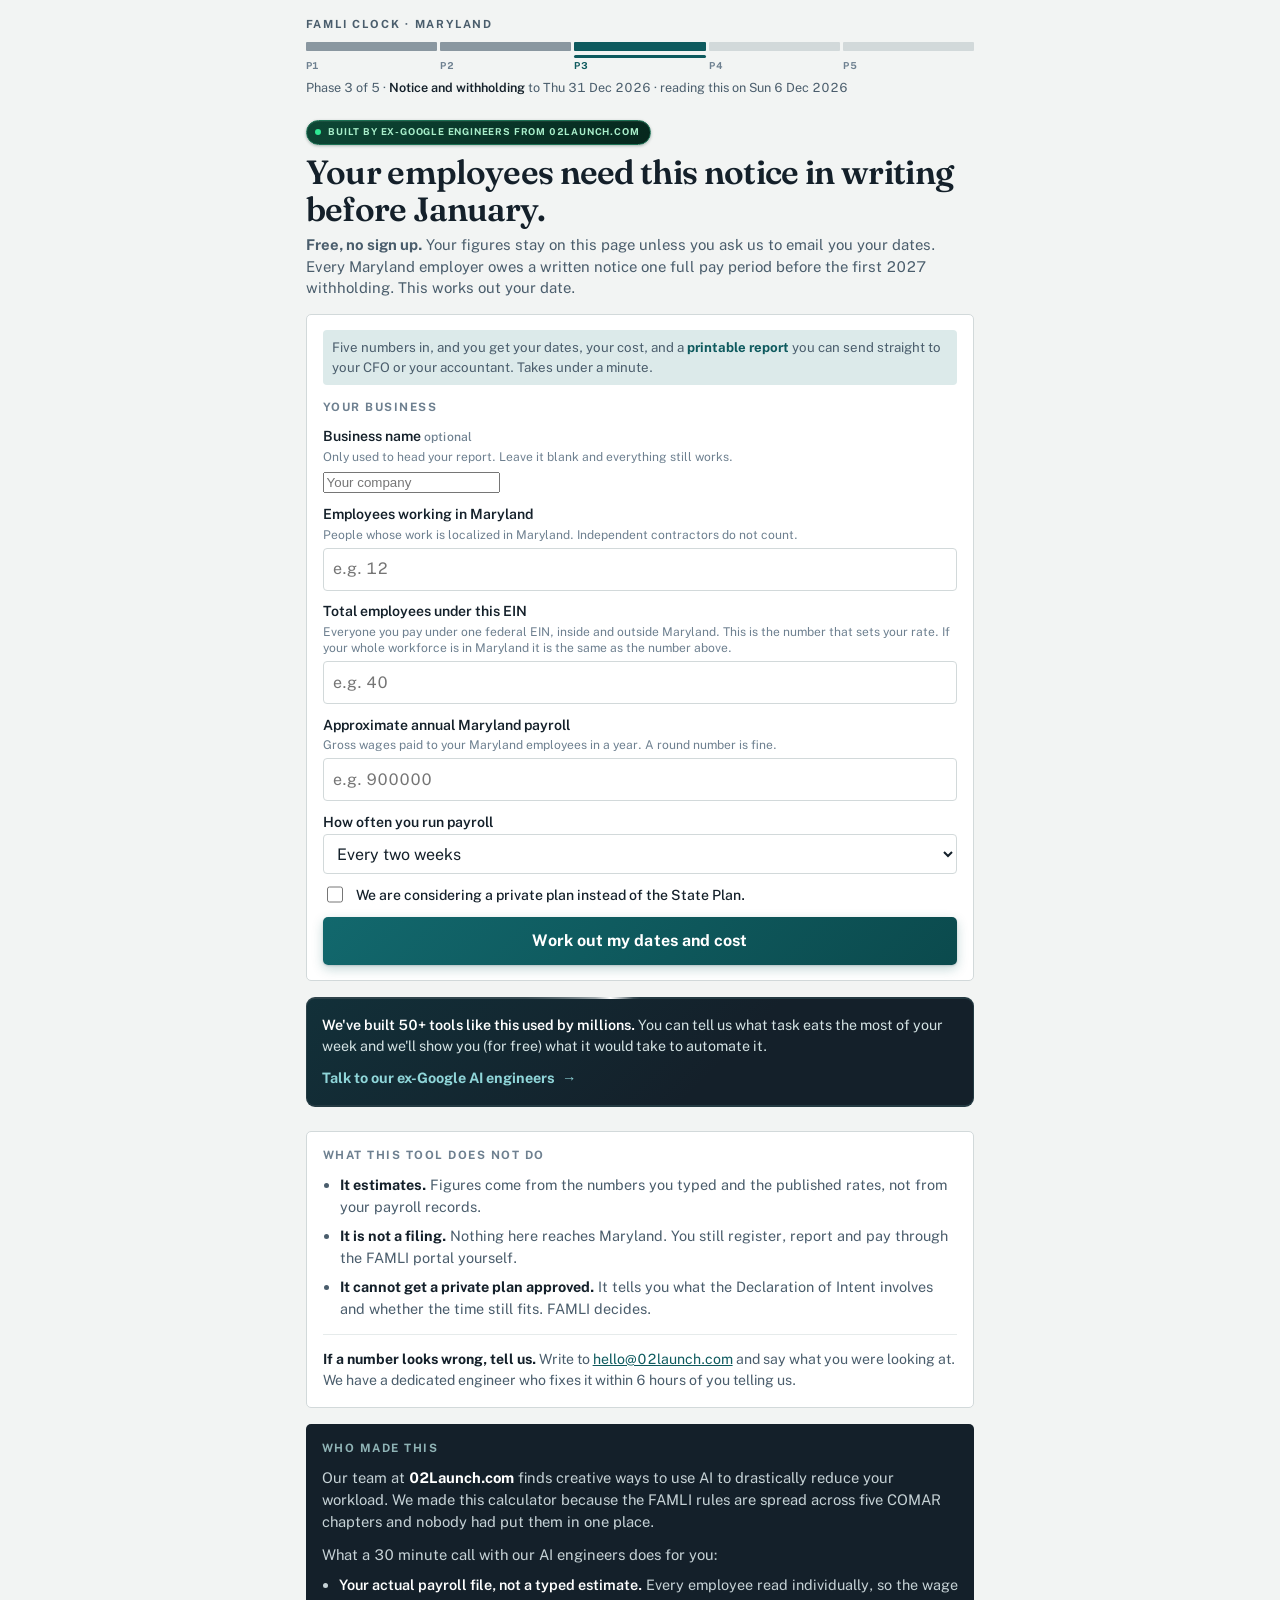
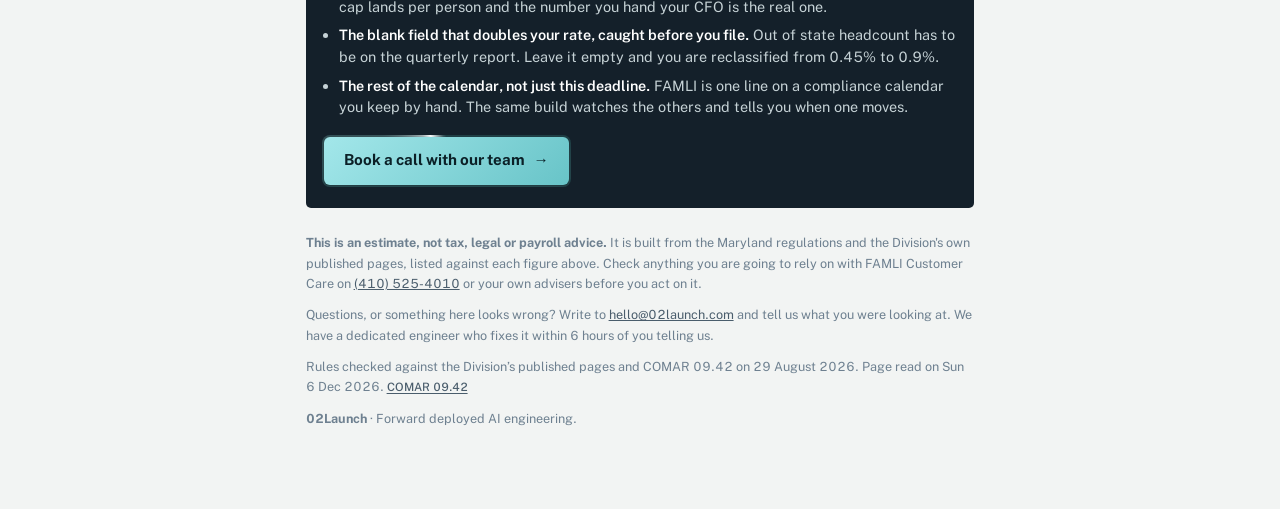
==== index.html @ a9436379 "Print: move the late payment line and the DOI decision sentences onto date list rows Measured in Chr" ====
<!DOCTYPE html>
<html lang="en">
<head>
<meta charset="utf-8">
<meta name="viewport" content="width=device-width, initial-scale=1">
<title>Maryland FAMLI Clock: what you owe, and by when</title>
<meta name="description" content="A free calculator for Maryland employers. Your FAMLI contribution, your written notice date, and your private plan deadline, worked out from five questions.">
<meta name="robots" content="index,follow">
<link rel="canonical" href="https://www.famliclock.com/">
<meta name="author" content="02Launch">
<!-- Microsoft Clarity. Analytics only. Skipped on file:// so the page still works
     opened from disk with no external calls, per the self-contained rule. Masking
     mode is set to Balanced in the Clarity dashboard, which masks all input boxes,
     all dropdowns and all numbers. The business name is the one value Balanced
     would capture, so it carries data-clarity-mask where it renders. -->
<script>
(function(){
  if (location.protocol === 'file:') { return; }
  (function(c,l,a,r,i,t,y){
    c[a]=c[a]||function(){(c[a].q=c[a].q||[]).push(arguments)};
    t=l.createElement(r);t.async=1;t.src="https://www.clarity.ms/tag/"+i;
    y=l.getElementsByTagName(r)[0];y.parentNode.insertBefore(t,y);
  })(window, document, "clarity", "script", "yatz1z728u");
})();
</script>
<meta name="keywords" content="Maryland FAMLI, Maryland paid family leave, FAMLI calculator, FAMLI contribution rate, Declaration of Intent, Maryland private plan, FAMLI employer registration, Maryland paid leave 2027, FAMLI employee notice, COMAR 09.42">
<meta property="og:type" content="website">
<meta property="og:site_name" content="FAMLI Clock">
<meta property="og:url" content="https://www.famliclock.com/">
<meta property="og:title" content="Maryland FAMLI Clock: what you owe, and by when">
<meta property="og:description" content="Free calculator for Maryland employers. Your FAMLI contribution, your employee notice date, and the 15 November private plan deadline, from five questions. No sign up.">
<meta property="og:locale" content="en_US">
<meta name="twitter:card" content="summary">
<meta name="twitter:title" content="Maryland FAMLI Clock: what you owe, and by when">
<meta name="twitter:description" content="Free calculator for Maryland employers. Your contribution, your notice date, and the 15 November private plan deadline. No sign up.">
<meta name="theme-color" content="#0E5A5E">
<script type="application/ld+json">
{"@context":"https://schema.org","@graph":[
{"@type":"WebApplication","name":"Maryland FAMLI Clock","url":"https://www.famliclock.com/",
 "applicationCategory":"BusinessApplication","operatingSystem":"Any","inLanguage":"en-US",
 "offers":{"@type":"Offer","price":"0","priceCurrency":"USD"},
 "description":"Free calculator for Maryland employers. Works out your 2027 FAMLI contribution, your employee notice date, and whether you can still file a Declaration of Intent for a private plan before 13 November 2026.",
 "creator":{"@type":"Organization","name":"02Launch","url":"https://02launch.com"}},
{"@type":"FAQPage","mainEntity":[
 {"@type":"Question","name":"What is the Maryland FAMLI contribution rate for 2027?",
  "acceptedAnswer":{"@type":"Answer","text":"0.90 percent of covered wages, split evenly between employer and employee at 0.45 percent each. Employers with fewer than 15 employees pay no employer share but still withhold and remit the employee share."}},
 {"@type":"Question","name":"When is the Maryland FAMLI Declaration of Intent due?",
  "acceptedAnswer":{"@type":"Answer","text":"Sunday 15 November 2026 for a private plan covering 2027. Friday 13 November is the last business day before it, which is the practical deadline because FAMLI customer care is closed at the weekend. The Declaration is a five stage process, not a form, and the insurance agent consultation alone typically takes about 15 business days to arrange."}},
 {"@type":"Question","name":"Do Maryland employers have to give employees written notice?",
  "acceptedAnswer":{"@type":"Answer","text":"Yes. Written notice must reach employees at least one full pay period before the first withholding, which for most employers means December 2026 ahead of contributions starting 1 January 2027."}},
 {"@type":"Question","name":"How is employer size determined for Maryland FAMLI?",
  "acceptedAnswer":{"@type":"Answer","text":"By total headcount under the same federal EIN, counting employees inside and outside Maryland. Contractors are excluded. Size is recalculated quarterly during 2027 and moves to a four quarter average from 2028."}}
]}]}
</script>
<link rel="preconnect" href="https://fonts.googleapis.com">
<link rel="preconnect" href="https://fonts.gstatic.com" crossorigin>
<link href="https://fonts.googleapis.com/css2?family=Fraunces:opsz,wght@9..144,400;9..144,600&family=Public+Sans:wght@400;500;600;700&display=swap" rel="stylesheet">
<style>
:root{
  --ink:#14202A; --ink2:#4A5D6C; --ink3:#6E8090;
  --paper:#F2F4F3; --card:#FFFFFF; --rule:#D2D9DA; --rule2:#E6EBEB;
  --accent:#0E5A5E; --accent-soft:#DCEAEA;
  /* Forest green, reserved for the on-pace states. Tied to the cover band #0D4735
     so the report reads as one document. */
  --ok:#14563B; --ok-soft:#E7F1EA;
  --warn:#C2410C; --warn-soft:#FBEADF;
  --due:#8C2F1B; --due-soft:#F6E7E2;
  --flag:#6E5200; --flag-soft:#F7F0DA;
  --pass:#8A97A0;
  --display:'Fraunces',Georgia,'Times New Roman',serif;
  --body:'Public Sans',-apple-system,BlinkMacSystemFont,'Segoe UI',Roboto,sans-serif;
  --sp:1rem;
}
*{box-sizing:border-box}
html{-webkit-text-size-adjust:100%}
body{
  margin:0; background:var(--paper); color:var(--ink);
  font-family:var(--body); font-size:16px; line-height:1.5;
  font-variant-numeric:tabular-nums; -webkit-font-smoothing:antialiased;
}
.wrap{max-width:44rem;margin:0 auto;padding:0 1.1rem 5rem}
a{color:var(--accent)}
a:focus-visible,button:focus-visible,input:focus-visible,select:focus-visible,summary:focus-visible{
  outline:2.5px solid var(--accent); outline-offset:2px; border-radius:2px;
}
h1,h2,h3{margin:0;font-weight:600;letter-spacing:-0.01em}
p{margin:0 0 .7rem}

/* ---------- masthead + phase rail (the signature element) ---------- */
.mast{padding:1rem 0 .4rem}
.mark{
  font-family:var(--body); font-weight:700; font-size:.7rem; letter-spacing:.16em;
  text-transform:uppercase; color:var(--ink2);
}
.rail{display:flex;gap:3px;margin:.6rem 0 .45rem}
.seg{
  flex:1; height:9px; border-radius:1px; background:var(--rule);
  position:relative; transition:background .5s ease;
}
.seg.done{background:var(--pass)}
.seg.now{background:var(--accent)}
.seg.now::after{
  content:''; position:absolute; left:0; right:0; bottom:-7px; height:3px;
  background:var(--accent); border-radius:2px;
}
.railkeys{display:flex;gap:3px;margin-bottom:.4rem}
.railkey{
  flex:1; font-size:.6rem; font-weight:700; letter-spacing:.09em; color:var(--ink3);
  text-transform:uppercase;
}
.railkey.now{color:var(--accent)}
.phaseline{font-size:.79rem;color:var(--ink2);margin-bottom:.85rem}
.phaseline b{color:var(--ink);font-weight:600}

/* ---------- eyebrow badge ---------- */
.eyebadge{
  position:relative; overflow:hidden;
  display:inline-flex; align-items:center; gap:.44rem;
  font-size:.595rem; font-weight:700; letter-spacing:.085em; text-transform:uppercase;
  color:#A9EFCB; background:linear-gradient(135deg,#0D4735 0%,#06271D 100%);
  border:1px solid #1C7053; padding:.28rem .66rem .28rem .54rem;
  border-radius:999px; margin-bottom:.55rem;
  box-shadow:0 1px 3px rgba(6,39,29,.3), inset 0 1px 0 rgba(255,255,255,.06);
}
.eyebadge::after{
  content:''; position:absolute; top:0; left:-45%; width:45%; height:100%;
  background:linear-gradient(90deg,transparent,rgba(174,239,205,.18),transparent);
  animation:badgesheen 5s ease-in-out infinite; pointer-events:none;
}
@keyframes badgesheen{0%{left:-45%}55%{left:112%}100%{left:112%}}
.eyebadge .gdot{
  width:6px; height:6px; border-radius:50%; background:#2FE894; flex:none;
  animation:gpulse 2.2s ease-in-out infinite;
}
@keyframes gpulse{
  0%,100%{box-shadow:0 0 0 0 rgba(47,232,148,.6);opacity:.82}
  50%{box-shadow:0 0 0 5px rgba(47,232,148,0);opacity:1}
}

h1{
  font-family:var(--display); font-size:clamp(1.7rem,5.4vw,2.1rem); line-height:1.1;
  font-weight:600; letter-spacing:-0.02em; margin-bottom:.42rem;
}
.sub{color:var(--ink2);font-size:.93rem;line-height:1.45;margin-bottom:.95rem}

/* ---------- cards ---------- */
.card{
  background:var(--card); border:1px solid var(--rule); border-radius:5px;
  padding:.95rem 1rem; margin-bottom:1rem;
}
.card h2{
  font-size:.72rem; text-transform:uppercase; letter-spacing:.13em;
  color:var(--ink3); font-weight:700; margin-bottom:.6rem;
}

/* ---------- form ---------- */
.formnote{
  font-size:.83rem;color:var(--ink2);line-height:1.45;margin:0 0 .9rem;
  padding:.5rem .6rem;background:var(--accent-soft);border-radius:4px;
}
.formnote b{color:var(--accent)}
.opt2{font-weight:500;font-size:.76rem;color:var(--ink3);letter-spacing:.02em;text-transform:none}
.field{margin-bottom:.68rem}
.field:last-child{margin-bottom:0}
label{display:block;font-weight:600;font-size:.88rem;margin-bottom:.1rem}
.hint{font-size:.755rem;color:var(--ink3);margin-bottom:.28rem;line-height:1.35}
input[type=number],input[type=date],select{
  width:100%; padding:.52rem .6rem; font:inherit; font-size:1rem;
  border:1px solid var(--rule); border-radius:4px; background:#fff; color:var(--ink);
}
.checkrow{display:flex;gap:.6rem;align-items:flex-start}
.checkrow input{margin-top:.08rem;width:1.05rem;height:1.05rem;flex:none;accent-color:var(--accent)}
.checkrow label{font-weight:500;margin:0;line-height:1.45;font-size:.88rem}
button.go{
  width:100%; padding:.76rem 1rem; font:inherit; font-weight:700; font-size:1rem;
  letter-spacing:.005em; color:#fff; border:0; border-radius:5px; cursor:pointer;
  background:linear-gradient(135deg,#12686D 0%,#0B4A4D 100%);
  box-shadow:0 1px 2px rgba(20,32,42,.16), 0 4px 12px rgba(14,90,94,.24);
  transition:transform .14s ease, box-shadow .2s ease, filter .2s ease;
}
button.go:hover{
  filter:brightness(1.08); transform:translateY(-1px);
  box-shadow:0 2px 4px rgba(20,32,42,.18), 0 7px 20px rgba(14,90,94,.32);
}
button.go:active{transform:translateY(0);box-shadow:0 1px 2px rgba(20,32,42,.2)}
.err{color:var(--due);font-size:.85rem;font-weight:600;margin-top:.6rem}

/* ---------- lead answer ---------- */
.lead{
  background:var(--card); border:1px solid var(--ink); border-radius:5px;
  padding:1.3rem 1.1rem; margin-bottom:1.1rem; border-top:4px solid var(--due);
}
.eyebrow{
  font-size:.68rem;font-weight:700;letter-spacing:.14em;text-transform:uppercase;
  color:var(--due);margin-bottom:.5rem;
}
.lead .task{font-family:var(--display);font-size:clamp(1.3rem,5vw,1.7rem);line-height:1.2;font-weight:600;margin-bottom:.45rem}
.lead .when{font-size:1.02rem;font-weight:700;margin-bottom:.1rem}
.lead .when .days{font-weight:500;color:var(--ink2)}
.lead .why{font-size:.9rem;color:var(--ink2);margin-top:.7rem;padding-top:.7rem;border-top:1px solid var(--rule2)}

/* ---------- data rows ---------- */
.row{display:flex;justify-content:space-between;gap:1rem;padding:.5rem 0;border-bottom:1px solid var(--rule2);font-size:.94rem}
.row:last-child{border-bottom:0}
.row .k{color:var(--ink2)}
.row .v{font-weight:700;text-align:right;white-space:nowrap}
.row.big .v{font-size:1.1rem}
.split{display:grid;grid-template-columns:1fr 1fr;gap:.7rem;margin:.2rem 0 .1rem}
.opt{border:1px solid var(--rule);border-radius:4px;padding:.7rem}
.opt .t{font-size:.68rem;text-transform:uppercase;letter-spacing:.1em;font-weight:700;color:var(--ink3);margin-bottom:.3rem}
.opt .n{font-size:1.22rem;font-weight:700;line-height:1.15}
.opt .d{font-size:.79rem;color:var(--ink2);margin-top:.3rem}
.delta{margin-top:.7rem;font-size:.89rem;color:var(--ink2)}
.delta b{color:var(--ink)}

/* ---------- date list ---------- */
.dates{margin:0;padding:0;list-style:none}
.dates li{display:flex;gap:.8rem;padding:.6rem 0;border-bottom:1px solid var(--rule2);align-items:baseline}
.dates li:last-child{border-bottom:0}
.dates .dt{flex:none;width:6.9rem;font-weight:700;font-size:.85rem}
.dates .lb{flex:1;font-size:.92rem}
.dates .nt{display:block;font-size:.78rem;color:var(--ink3);margin-top:.15rem;line-height:1.4}
.dates .rm{flex:none;font-size:.75rem;font-weight:700;color:var(--ink3);white-space:nowrap}
.dates li.next .dt{color:var(--due)}
.dates li.next .rm{color:var(--due)}
.dates li.gone{color:var(--pass)}
.dates li.gone .dt,.dates li.gone .lb{color:var(--pass);text-decoration:line-through;text-decoration-thickness:1px}
.dates li.gone .nt{text-decoration:none}

/* ---------- flags, notes, disclosures ---------- */
.flag{
  background:var(--flag-soft); border-left:3px solid var(--flag); border-radius:0 4px 4px 0;
  padding:.7rem .8rem; margin:.8rem 0 0; font-size:.89rem;
}
.flag b{display:block;margin-bottom:.2rem}
.warn{background:var(--due-soft);border-left-color:var(--due)}
.warn b{color:var(--due)}
.note{font-size:.84rem;color:var(--ink2);margin-top:.7rem}
details.disc{margin-top:.75rem;border-top:1px solid var(--rule2);padding-top:.55rem}
details.disc summary{
  cursor:pointer;font-size:.78rem;font-weight:700;color:var(--ink3);
  letter-spacing:.02em;list-style:none;display:flex;gap:.4rem;align-items:center;
}
details.disc summary::-webkit-details-marker{display:none}
details.disc summary::before{content:'+';font-weight:700;color:var(--accent);width:.8rem}
details.disc[open] summary::before{content:'\2212'}
details.disc p{font-size:.83rem;color:var(--ink2);margin:.5rem 0 0;line-height:1.5}
.src{font-size:.72rem;font-weight:500}
.src a{color:var(--ink3);text-decoration:underline;text-underline-offset:2px}
.src a:hover{color:var(--accent)}

/* ---------- DOI ---------- */
.state{
  display:inline-block;font-size:.68rem;font-weight:700;letter-spacing:.1em;text-transform:uppercase;
  padding:.25rem .5rem;border-radius:3px;margin-bottom:.7rem;
}
/* Four severity tiers, not three. "Only if everything goes right" is materially
   worse than "Tight" (it needs the fast path on every remaining stage) and was
   sharing a colour with it. Green, yellow, orange, red, in that order. */
.s-comfortable,.s-on_track{background:var(--ok-soft);color:var(--ok)}
.s-tight{background:var(--flag-soft);color:var(--flag)}
.s-only_if_everything_goes_right{background:var(--warn-soft);color:var(--warn)}
.s-does_not_fit,.s-closed{background:var(--due-soft);color:var(--due)}
table.pace{width:100%;border-collapse:collapse;font-size:.86rem;margin-top:.6rem}
table.pace th,table.pace td{text-align:right;padding:.42rem .3rem;border-bottom:1px solid var(--rule2)}
table.pace th:first-child,table.pace td:first-child{text-align:left}
table.pace th{font-size:.68rem;text-transform:uppercase;letter-spacing:.08em;color:var(--ink3);font-weight:700}
ol.stages{margin:.6rem 0 0;padding-left:1.2rem;font-size:.89rem}
ol.stages li{margin-bottom:.35rem}
ol.stages .bd{color:var(--ink3);font-size:.8rem;white-space:nowrap}

/* ---------- refinements ---------- */
.refine{border:1px dashed var(--rule);background:#FAFCFC}
.refine h2{color:var(--accent)}
.moved{background:var(--accent-soft);border-radius:4px;padding:.6rem .7rem;font-size:.88rem;margin-top:.8rem}
.moved b{color:var(--accent)}

/* ---------- email capture ---------- */
.cap{
  border:1px solid #16B87A; background:#F4FCF8; position:relative;
  animation:capglow 3s ease-in-out infinite;
}
@keyframes capglow{
  0%,100%{box-shadow:0 0 0 0 rgba(22,184,122,0), 0 0 12px rgba(22,184,122,.16)}
  50%{box-shadow:0 0 0 3px rgba(22,184,122,.09), 0 0 26px rgba(22,184,122,.36)}
}
.cap h2{color:#07794E; text-shadow:0 0 12px rgba(22,184,122,.28)}

.cap .lead2{font-size:.92rem;color:var(--ink);margin:0 0 .2rem;font-weight:600}
.cap .why{font-size:.83rem;color:var(--ink2);margin:0 0 .8rem;line-height:1.5}
.cap .caprow{display:flex;gap:.5rem;flex-wrap:wrap;align-items:stretch;margin-top:.55rem}
.cap input[type=email]{
  flex:1 1 15rem; min-width:0; padding:.55rem .6rem; font:inherit; font-size:.95rem;
  border:1px solid var(--rule); border-radius:4px; background:#fff; color:var(--ink);
}
.cap button{
  flex:0 0 auto; font:inherit; font-weight:700; font-size:.92rem; padding:.55rem 1.05rem;
  color:#fff; border:0; border-radius:4px; cursor:pointer;
  background:linear-gradient(135deg,#12686D 0%,#0B4A4D 100%);
  transition:filter .18s ease, transform .14s ease;
}
.cap button:hover{filter:brightness(1.08);transform:translateY(-1px)}
.cap button:active{transform:translateY(1px) scale(.985);filter:brightness(.92)}
.cap button:disabled{filter:grayscale(.35) brightness(.95);cursor:default;transform:none}
.cap button.sending{animation:pressed .32s ease}
@keyframes pressed{0%{transform:scale(.96)}55%{transform:scale(1.015)}100%{transform:scale(1)}}
.spin{
  width:13px;height:13px;border-radius:50%;display:inline-block;vertical-align:-2px;
  border:2px solid rgba(255,255,255,.32);border-top-color:#fff;
  animation:spin .7s linear infinite;margin-right:.45rem;
}
@keyframes spin{to{transform:rotate(360deg)}}
.cap .consent{display:flex;gap:.55rem;align-items:flex-start;margin-top:.7rem}
.cap .consent input{margin-top:.08rem;width:1.05rem;height:1.05rem;flex:none;accent-color:var(--accent)}
.cap .consent label{font-weight:500;font-size:.83rem;line-height:1.45;color:var(--ink2);margin:0}
.cap .capmsg{margin:.7rem 0 0;font-size:.87rem;font-weight:600}
.cap .capmsg.ok{color:var(--accent)}
.cap .capmsg.bad{color:var(--due)}
.cap .fine2{font-size:.76rem;color:var(--ink3);margin:.65rem 0 0;line-height:1.45}
.hp{position:absolute!important;left:-9999px!important;opacity:0!important;height:0!important}

/* ---------- cta + footer ---------- */
/* ---------- pitch panel, travelling border beam ---------- */
.pitch{
  position:relative; overflow:hidden; border-radius:9px;
  padding:1.5px; margin:0 0 1.5rem; background:#243A42; isolation:isolate;
}
.pitch::before{
  content:''; position:absolute; z-index:0;
  top:50%; left:50%; width:210%; aspect-ratio:1/1;
  transform:translate(-50%,-50%) rotate(0deg);
  background:conic-gradient(from 0deg,
    transparent 0 74%,
    rgba(255,255,255,.10) 82%,
    rgba(255,255,255,.55) 89%,
    #ffffff 92%,
    rgba(255,255,255,.55) 95%,
    rgba(255,255,255,.10) 98%,
    transparent 100%);
  animation:beam 5.5s linear infinite; pointer-events:none;
}
@keyframes beam{to{transform:translate(-50%,-50%) rotate(360deg)}}
.pinner{
  position:relative; z-index:1; border-radius:7.5px;
  background:linear-gradient(135deg,#123039 0%,#14202A 62%);
  padding:.95rem .95rem;
}
.pitch p{margin:0 0 .6rem; font-size:.89rem; line-height:1.5; color:#D3E2E3}
.pitch p b{color:#fff;font-weight:600}
.pitch a{
  display:inline-flex; align-items:center; gap:.42rem;
  color:#8FD5D8; font-weight:700; font-size:.9rem; text-decoration:none;
}
.pitch a:hover{color:#B6EBED}
.pitch .arr{transition:transform .22s ease}
.pitch a:hover .arr{transform:translateX(4px)}

.cta{background:var(--ink);color:#fff;border:0}
.cta h2{color:#8FB3B5}
.cta p{color:#C6D2D6;font-size:.92rem}
.cta a{color:#8FD5D8}
.cta ul{margin:.15rem 0 1.05rem;padding-left:1.1rem}
.cta li{color:#C6D2D6;font-size:.9rem;margin-bottom:.45rem;line-height:1.5}
.cta li:last-child{margin-bottom:0}
.cta li b{color:#fff;font-weight:600}
.cta .fine{font-size:.8rem;color:#8FB3B5;line-height:1.55}
.bookwrap{
  position:relative; display:inline-block; padding:2px; border-radius:8px;
  background:#1D3B41; overflow:hidden; isolation:isolate;
}
.bookwrap::before{
  content:''; position:absolute; z-index:0;
  top:50%; left:50%; width:300%; aspect-ratio:1/1;
  transform:translate(-50%,-50%);
  background:conic-gradient(from 0deg,
    transparent 0 70%,
    rgba(255,255,255,.12) 81%,
    rgba(255,255,255,.6) 88%,
    #ffffff 91%,
    rgba(255,255,255,.6) 94%,
    rgba(255,255,255,.12) 98%,
    transparent 100%);
  animation:beam 4.4s linear infinite; pointer-events:none;
}
.cta a.book{
  position:relative; z-index:1;
  display:inline-flex; align-items:center; gap:.5rem;
  background:linear-gradient(135deg,#A3E7EA 0%,#68C4C8 100%); color:#0B2027;
  font-weight:700; font-size:.95rem; padding:.78rem 1.3rem; border-radius:6px;
  text-decoration:none;
  box-shadow:0 1px 2px rgba(0,0,0,.24), 0 6px 18px rgba(143,213,216,.16);
  transition:transform .15s ease, box-shadow .2s ease, filter .2s ease;
}
.cta a.book:hover{
  filter:brightness(1.05); transform:translateY(-1px); color:#0B2027;
  box-shadow:0 2px 5px rgba(0,0,0,.26), 0 10px 26px rgba(143,213,216,.26);
}
.cta a.book:active{transform:translateY(0)}
.cta a.book .arr{transition:transform .22s ease}
.cta a.book:hover .arr{transform:translateX(4px)}
.foot{font-size:.79rem;color:var(--ink3);line-height:1.6;padding-top:.6rem}
.foot a{color:var(--ink2)}
.tools{margin-top:1.35rem;margin-bottom:1.9rem;padding-top:1.05rem;border-top:1px solid var(--rule2);text-align:center}
.tcap{
  font-size:.68rem;font-weight:800;letter-spacing:.15em;text-transform:uppercase;
  color:var(--ink3);margin-bottom:.75rem;
}
.trow{display:flex;gap:.7rem;flex-wrap:wrap;justify-content:center}
.tools button{
  font:inherit;font-size:.885rem;font-weight:700;padding:.68rem 1.15rem;background:#fff;
  border:1.5px solid var(--ink);border-radius:6px;color:var(--ink);cursor:pointer;
  display:inline-flex;align-items:center;gap:.5rem;
  box-shadow:0 1px 2px rgba(20,32,42,.09);
  transition:transform .14s ease, box-shadow .2s ease, border-color .2s ease, color .2s ease;
}
.tools button:hover{
  border-color:var(--accent);color:var(--accent);transform:translateY(-1px);
  box-shadow:0 3px 11px rgba(20,32,42,.15);
}
.tools button:active{transform:translateY(0)}
.tools button svg{width:15px;height:15px;flex:none}
.limits ul{margin:0;padding-left:1.1rem}
.limits li{font-size:.9rem;color:var(--ink2);margin-bottom:.5rem;line-height:1.5}
.limits li:last-child{margin-bottom:0}
.limits li b{color:var(--ink)}
.limits .fixnote{
  margin:.9rem 0 0; padding-top:.85rem; border-top:1px solid var(--rule2);
  font-size:.88rem; color:var(--ink2); line-height:1.55;
}
.limits .fixnote b{color:var(--ink)}
.hidden{display:none !important}

@media (max-width:400px){
  .split{grid-template-columns:1fr}
  .dates .dt{width:5.8rem;font-size:.8rem}
  .railkey{font-size:.55rem;letter-spacing:.05em}
}
@media (prefers-reduced-motion:reduce){*{transition:none !important;animation:none !important}}
/* screen: the report furniture is hidden */
.printhead,.printfoot,.printtitle,.cover,.closing{display:none}

@media print{
  /* Bottom margin reserves room for the running footer, which is position:fixed
     and repeats on every sheet. 18mm was chosen by measurement, not taste: swept
     against nine input scenarios, it gives 11.1mm of clearance between the last
     line of content and the footer rule, against 4.2mm at 25mm, and costs two
     fewer sheets across the sweep. Tightening the margin widened the gap because
     break-inside:avoid moves whole cards rather than letting them run to the edge. */
  @page{ margin:16mm 15mm 18mm; }

  /* Chrome ships "Background graphics" unticked. Without this the emerald band,
     the orange seam and the zebra striping all vanish. */
  *{ -webkit-print-color-adjust:exact !important; print-color-adjust:exact !important; }

  html,body{background:#fff !important;color:#12181D;font-size:10.5pt;line-height:1.42}
  .wrap{max-width:none;padding:0;margin:0}
  a{text-decoration:none;color:#12181D}

  /* strip every piece of web furniture */
  /* .foot is the site footer. It used to print, and because it sits after the
     last card it always landed alone on its own sheet carrying nothing but the
     basis note. Measured: page 5 ended at 227mm with 35mm free, the block needed
     43mm, so it could never pull back. Its content now lives in the closing
     notice instead, which removes the ghost sheet and the duplication. */
  .noprint,form,.formnote,.tools,.cta,.pitch,.cap,.mast,.eyebadge,.sub,h1,.refine,.limits,.foot{
    display:none !important;
  }

  /* No fixed running furniture. Fixed positioning in print overlaps flowed content,
     so branding lives on the cover and closing pages instead. */
  /* Running footer only. A running header was tried and abandoned: in Chrome a
     fixed element positions against the page CONTENT box, never the margin, so a
     header lands exactly where the first line of content starts and overlaps it.
     Negative offsets, transforms and table-header-group were all measured and all
     failed. A footer works because content rarely reaches the bottom of the box,
     and the deeper bottom margin above guarantees the gap. run-dom asserts it. */
  .printhead{display:none !important}
  .printfoot{
    display:block !important; position:fixed; bottom:0; left:0; right:0;
    font-size:7.2pt; color:#84939C;
    border-top:.6pt solid #D8DEE1; padding-top:2.2mm;
  }
  .printfoot b{color:#5A6A74; font-weight:700}

  /* The cover and closing pages carried their own footers. With one on every
     sheet those would stack, so they come off. The prepared date survives in the
     report head on sheet 2. */
  .cv-foot,.cl-foot{display:none !important}

  /* ===== cover page, concept C ===== */
  /* Flow based. Nothing is pinned to a fixed mm offset, so a long business name
     pushes the block below it instead of colliding with it, and the page fits
     Letter and A4 without a fixed height. */
  .cover{
    display:flex !important; flex-direction:column; position:relative;
    break-after:page; page-break-after:always;
    min-height:236mm; overflow:hidden; margin:0; padding:0;
  }
  /* The band is an inline SVG, not a CSS background. SVG fill is document content,
     so it prints even when the reader leaves "Background graphics" unticked.
     The negative offsets below aim past the page margins, but Chrome clips all
     content to the @page margin box, so the band renders inset 15mm at each side,
     not full bleed. The offsets are kept so it bleeds correctly if @page ever
     moves to margin:0 with the margins reapplied as content padding. Because the
     band stops at the content edge, .cv-head carries its own left padding, or the
     masthead text sits flush against the green with a 0mm gap. Measured. */
  .cv-band{
    position:absolute; top:-16mm; left:-15mm; width:calc(100% + 30mm); height:52mm;
    display:block; z-index:0;
  }
  .cv-head{position:relative; z-index:1; height:36mm; padding:7.5mm 0 0 9mm}
  .cv-mast{
    font-size:7.6pt;font-weight:800;letter-spacing:.15em;
    text-transform:uppercase;color:#8FC9AE;
  }
  .cv-mast b{color:#fff;font-weight:800}
  .cv-t{
    margin:3.5mm 24mm 0 0; color:#fff;
    font-family:var(--display);font-size:21pt;line-height:1.1;font-weight:600;letter-spacing:-.015em;
  }
  .cv-for{margin:10mm 0 0;font-size:10pt;color:#4A5D6C}
  .cv-for b{color:#12181D;font-weight:700}
  .cv-lead{margin-top:7mm}
  .cv-lead .lk{font-size:7.6pt;font-weight:800;letter-spacing:.18em;text-transform:uppercase;color:#C2410C}
  .cv-lead .lv{
    font-family:var(--display);font-size:38pt;font-weight:600;letter-spacing:-.03em;
    margin:1.5mm 0 1mm;line-height:1;font-variant-numeric:tabular-nums;color:#12181D;
  }
  .cv-lead .ln{font-size:9.6pt;color:#4A5D6C}
  .cv-tab{margin-top:13mm;width:100%;border-collapse:collapse}
  .cv-tab td{padding:3mm 0;border-bottom:.6pt solid #D8DEE1;font-size:10pt;vertical-align:baseline}
  .cv-tab td.k{color:#4A5D6C}
  .cv-tab td.v{text-align:right;font-weight:700;font-variant-numeric:tabular-nums;color:#12181D}
  .cv-note{
    margin:auto 0 7mm; font-size:8.4pt;color:#6B767D;line-height:1.5;
    border-left:1.6pt solid #C2410C;padding-left:3.5mm;
  }
  .cv-foot{
    display:flex;justify-content:space-between;
    font-size:7.8pt;color:#84939C;border-top:.6pt solid #D8DEE1;padding-top:2.6mm;
  }

  /* ===== closing page, concept A ===== */
  /* Mast at the top, body optically centred, footer at the foot. Flow based, so
     the block can never spill a tenth page the way the pinned version did. */
  .closing{
    display:flex !important; flex-direction:column; position:relative;
    break-before:page; page-break-before:always;
    min-height:236mm; padding:0;
  }
  .cl-mast{
    font-size:7.6pt;font-weight:800;letter-spacing:.15em;
    text-transform:uppercase;color:#84939C;
    margin-bottom:4mm;
  }
  .cl-mast b{color:#C2410C}
  .cl-body{margin:0;padding-right:0}
  /* The closing page used to be sparse and was optically centred. It now carries
     the offer panel, so it flows from the top and the footer follows the content
     rather than being pushed to a ninth sheet. */
  .cl-k{font-size:7.6pt;font-weight:800;letter-spacing:.2em;text-transform:uppercase;color:#C2410C;margin-bottom:4mm}
  .cl-t{
    font-family:var(--display);font-size:23pt;line-height:1.12;font-weight:600;
    letter-spacing:-.015em;margin:0 0 4.5mm;color:#12181D;
  }
  .cl-p{font-size:9.7pt;line-height:1.55;color:#4A5D6C;margin:0 0 3.6mm;max-width:none}
  .cl-nk{
    font-size:7.6pt;font-weight:800;letter-spacing:.16em;text-transform:uppercase;
    color:#12181D;margin-bottom:3.4mm;
  }
  .cl-ul{margin:0 0 9mm;padding-left:5mm;list-style:disc}
  .cl-ul li{font-size:9.8pt;line-height:1.56;color:#4A5D6C;margin-bottom:2.8mm;max-width:150mm}
  .cl-ul li b{color:#12181D;font-weight:700}
  .cl-cta{border-top:1.4pt solid #12181D;padding-top:4mm}
  .cl-cta .cu{font-size:13pt;font-weight:800;color:#C2410C;letter-spacing:-.005em}
  .cl-cta .cs{font-size:9.4pt;color:#4A5D6C;margin-top:1.6mm}
  .cl-foot{
    margin-top:4.5mm; font-size:7.8pt;color:#84939C;
    border-top:.6pt solid #D8DEE1;padding-top:2.6mm;
  }
  .cl-foot b{color:#12181D;font-weight:700}

  /* Section key with the orange rule, mirroring the FL register's closing page. */
  /* Section keys match the report's cards: hairline rule above, small caps below.
     The orange leader dash was borrowed from the FL register and did not belong. */
  .cl-rk{
    border-top:.9pt solid #12181D; padding-top:2.4mm;
    font-size:7.6pt;font-weight:800;letter-spacing:.16em;text-transform:uppercase;
    color:#12181D; margin:0 0 3mm;
  }
  .cl-rk.sp{margin-top:5mm}

  /* The offer panel. Bordered and tinted so it reads as the one thing on the page
     that is an offer rather than a statement of fact. */
  /* Offer panel uses the report's own callout treatment, a soft fill with a left
     bar, rather than the FL register's outlined box. Bar is the cover emerald. */
  .cl-offer{
    background:#F1F6F3; border-left:2.4pt solid #0D4735;
    padding:3.6mm 5mm; margin:0 0 4mm;
    break-inside:avoid; page-break-inside:avoid;
  }
  .of-k{font-size:7.2pt;font-weight:800;letter-spacing:.2em;text-transform:uppercase;color:#C2410C;margin-bottom:2mm}
  .of-t{
    font-family:var(--display);font-size:16pt;line-height:1.1;font-weight:600;
    letter-spacing:-.015em;color:#12181D;margin:0 0 2.6mm;
  }
  .of-p{font-size:9.2pt;line-height:1.5;color:#4A5D6C;margin:0 0 3mm;max-width:none}
  .of-when{
    border-top:.6pt solid #D8DEE1;padding-top:2.8mm;
    font-size:9.4pt;font-weight:700;color:#12181D;margin-bottom:2.8mm;
  }
  .of-row{display:flex;align-items:center;gap:5mm;margin-bottom:2.6mm}
  .of-btn{
    background:#0D4735;color:#fff;font-size:9.4pt;font-weight:700;
    padding:2.8mm 4.6mm;white-space:nowrap;
  }
  .of-alt{font-size:9.2pt;color:#4A5D6C;line-height:1.45}
  .of-alt b{color:#12181D;font-weight:700}
  /* Full measure, so it sets as one line under the button rather than wrapping
     into a ragged block halfway across the panel. */
  .of-fine{font-size:8.4pt;color:#6B767D;line-height:1.5;max-width:none}

  /* Two column band, the WHO WE ARE / WHY NO AI pair. */
  .cl-cols{display:flex;gap:8mm;margin:0}
  .cl-cols > div{flex:1 1 0;min-width:0}
  .cl-cols p{font-size:9.2pt;line-height:1.55;color:#4A5D6C;margin:0}
  .cl-cols p b{color:#12181D;font-weight:700}

  /* Trust strip, variant B only. */
  .cl-nots{
    display:flex;gap:6mm;margin:0 0 4mm;
    border-top:.6pt solid #D8DEE1;border-bottom:.6pt solid #D8DEE1;padding:2.4mm 0;
  }
  .cl-nots > div{flex:1 1 0;min-width:0;font-size:8.6pt;line-height:1.45;color:#4A5D6C}
  .cl-nots b{color:#12181D;font-weight:700}

  .cl-notice{
    margin-top:2.4mm;font-size:6.9pt;line-height:1.45;color:#9AA6AD;max-width:none;
  }
  .cl-notice b{color:#5A6A74;font-weight:700}

  /* report title block */
  .printtitle{display:block !important; margin:0 0 7mm}
  .printtitle .pt-k{
    font-size:7.6pt;font-weight:800;letter-spacing:.16em;text-transform:uppercase;
    color:#C2410C;margin-bottom:1.6mm;
  }
  .printtitle .pt-t{
    font-family:var(--display); font-size:19pt; line-height:1.12; font-weight:600;
    letter-spacing:-.01em; color:#12181D; margin:0 0 1.8mm;
  }
  .printtitle .pt-s{font-size:9.4pt;color:#4A5D6C;margin:0 0 4mm;max-width:150mm}
  table.ptin{width:100%;border-collapse:collapse;border-top:.9pt solid #12181D;border-bottom:.9pt solid #12181D}
  table.ptin td{padding:1.9mm 0;font-size:9.4pt;vertical-align:baseline}
  table.ptin td.k{color:#5A6A74;width:26%}
  table.ptin td.v{font-weight:700;width:24%;padding-right:6mm}

  /* cards become report sections */
  .card,.lead,.dates li,table.pace tr,.flag,details.disc{break-inside:avoid;page-break-inside:avoid}
  .card,.lead{
    border:0 !important; border-radius:0 !important;
    border-top:.9pt solid #12181D !important;
    padding:2.6mm 0 0 !important; margin:0 0 5.5mm !important;
    background:#fff !important;
    break-inside:avoid; page-break-inside:avoid;
  }
  .card h2{
    font-size:8pt;letter-spacing:.14em;color:#12181D !important;
    font-weight:800;margin-bottom:2.4mm;
  }
  .lead{border-top:2pt solid #C2410C !important}
  .lead .eyebrow{color:#C2410C;font-size:7.6pt;margin-bottom:1.6mm}
  .lead .task{font-family:var(--display);font-size:14.5pt;line-height:1.18;margin-bottom:1.4mm}
  .lead .when{font-size:10.5pt}
  .lead .why{font-size:9.2pt;color:#4A5D6C;margin-top:2.6mm;padding-top:2.4mm;border-top:.5pt solid #C9D0D4}

  /* figures */
  .row{font-size:10pt;padding:1.5mm 0;border-bottom:.4pt solid #D8DEE1}
  .row.big .v{font-size:11.5pt}
  .row:last-child{border-bottom:0}
  .split{gap:4mm}
  .opt{border:.5pt solid #C9D0D4;border-radius:0;padding:2.4mm}
  .opt .n{font-size:12.5pt}
  .delta{font-size:9.4pt}

  table.pace{font-size:9.3pt;margin-top:2.4mm}
  table.pace th{
    color:#12181D;font-size:7.6pt;border-bottom:.9pt solid #12181D;padding:1.4mm .8mm;
  }
  table.pace td{border-bottom:.4pt solid #D8DEE1;padding:1.5mm .8mm}
  table.pace tbody tr:nth-child(odd){background:#F7F9FA}

  .dates li{padding:1.7mm 0;border-bottom:.4pt solid #D8DEE1}
  .dates .dt{width:34mm;font-size:9.2pt}
  .dates .lb{font-size:9.6pt}
  .dates .nt{font-size:8.4pt;color:#5A6A74}
  .dates .rm{font-size:8.2pt}
  .dates li.next .dt,.dates li.next .rm{color:#C2410C}

  .flag{
    background:#F5F7F8 !important;border-left:2pt solid #8A97A0 !important;
    border-radius:0;padding:2.4mm 3mm;font-size:9.2pt;margin-top:3mm;
  }
  .warn{background:#FCF2EE !important;border-left-color:#C2410C !important}
  .warn b{color:#C2410C}
  .note{font-size:8.6pt;color:#5A6A74;margin-top:2.4mm}
  .state{border:.5pt solid #8A97A0;background:#fff !important;color:#12181D !important;font-size:7.6pt}
  /* Every tier keeps its colour in print. The blanket rule above used to flatten
     all six states to a grey outline, which meant "Does not fit" printed exactly
     like "On track" in the document someone forwards to their CFO. That is the
     one place the signal has to survive. */
  .s-comfortable,.s-on_track{
    border-color:#14563B !important; color:#14563B !important; background:#E7F1EA !important;
  }
  .s-tight{
    border-color:#6E5200 !important; color:#6E5200 !important; background:#F7F0DA !important;
  }
  .s-only_if_everything_goes_right{
    border-color:#C2410C !important; color:#C2410C !important; background:#FBEADF !important;
  }
  .s-does_not_fit,.s-closed{
    border-color:#8C2F1B !important; color:#8C2F1B !important; background:#F6E7E2 !important;
  }
  ol.stages{font-size:9.3pt}
  ol.stages .bd{font-size:8.4pt;color:#5A6A74}

  /* disclosures print open, they are the honest part of the document */
  details.disc{display:block;border-top:.4pt solid #D8DEE1;padding-top:2mm;margin-top:2.8mm}
  details.disc summary{display:none}
  details.disc p{display:block !important;font-size:8.6pt;color:#4A5D6C}
  .src a{color:#6B767D !important;text-decoration:none}
  .src{font-size:7.6pt}

  footer.foot{
    border-top:.9pt solid #12181D;padding-top:3mm;margin-top:2mm;
    font-size:8.4pt;color:#5A6A74;break-inside:avoid;
  }
}
</style>
</head>
<body>
<div class="wrap">

<header class="mast">
  <div class="mark">FAMLI Clock &middot; Maryland</div>
  <div class="rail" id="rail" aria-hidden="true"></div>
  <div class="railkeys" id="railkeys" aria-hidden="true"></div>
  <div class="phaseline" id="phaseline"></div>
</header>

<div class="eyebadge"><span class="gdot" aria-hidden="true"></span>Built by ex-Google Engineers from 02Launch.com</div>
<h1 id="h1">What Maryland FAMLI costs you, and the date you cannot miss.</h1>
<p class="sub" id="sub"><b>Free, no sign up.</b> Your figures stay on this page unless you ask us to email you your dates. Contributions start 1 January 2027 and the written notice to your employees is due before that.</p>

<form class="card" id="form" novalidate>
  <p class="formnote">Five numbers in, and you get your dates, your cost, and a <b>printable report</b> you can send straight to your CFO or your accountant. Takes under a minute.</p>
  <h2>Your business</h2>

  <div class="field">
    <label for="biz">Business name <span class="opt2">optional</span></label>
    <div class="hint">Only used to head your report. Leave it blank and everything still works.</div>
    <input type="text" id="biz" maxlength="80" autocomplete="organization" placeholder="Your company">
  </div>

  <div class="field">
    <label for="md">Employees working in Maryland</label>
    <div class="hint">People whose work is localized in Maryland. Independent contractors do not count.</div>
    <input type="number" id="md" min="0" step="1" inputmode="numeric" placeholder="e.g. 12">
  </div>

  <div class="field">
    <label for="ein">Total employees under this EIN</label>
    <div class="hint">Everyone you pay under one federal EIN, inside and outside Maryland. This is the number that sets your rate. If your whole workforce is in Maryland it is the same as the number above.</div>
    <input type="number" id="ein" min="0" step="1" inputmode="numeric" placeholder="e.g. 40">
  </div>

  <div class="field hidden" id="soleWrap">
    <div class="checkrow">
      <input type="checkbox" id="sole">
      <label for="sole">I am the sole owner of this entity and the only person it employs.</label>
    </div>
  </div>

  <div class="field">
    <label for="pay">Approximate annual Maryland payroll</label>
    <div class="hint">Gross wages paid to your Maryland employees in a year. A round number is fine.</div>
    <input type="number" id="pay" min="0" step="1000" inputmode="numeric" placeholder="e.g. 900000">
  </div>

  <div class="field">
    <label for="freq">How often you run payroll</label>
    <select id="freq">
      <option value="weekly">Weekly</option>
      <option value="biweekly" selected>Every two weeks</option>
      <option value="semimonthly">Twice a month</option>
      <option value="monthly">Monthly</option>
    </select>
  </div>

  <div class="field">
    <div class="checkrow">
      <input type="checkbox" id="priv">
      <label for="priv">We are considering a private plan instead of the State Plan.</label>
    </div>
  </div>

  <button class="go" type="submit">Work out my dates and cost</button>
  <div class="err hidden" id="err"></div>
</form>

<main id="out" aria-live="polite"></main>

<div class="pitch noprint">
  <div class="pinner">
    <p><b>We've built 50+ tools like this used by millions.</b> You can tell us what task eats the most of your week and we'll show you (for free) what it would take to automate it.</p>
    <a href="https://calendly.com/ahmed-asif1/30min" target="_blank" rel="noopener">Talk to our ex-Google AI engineers <span class="arr" aria-hidden="true">&rarr;</span></a>
  </div>
</div>

<div class="card limits">
  <h2>What this tool does not do</h2>
  <ul>
    <li><b>It estimates.</b> Figures come from the numbers you typed and the published rates, not from your payroll records.</li>
    <li><b>It is not a filing.</b> Nothing here reaches Maryland. You still register, report and pay through the FAMLI portal yourself.</li>
    <li><b>It cannot get a private plan approved.</b> It tells you what the Declaration of Intent involves and whether the time still fits. FAMLI decides.</li>
  </ul>
  <p class="fixnote"><b>If a number looks wrong, tell us.</b> Write to <!--email_off--><a href="mailto:hello@02launch.com?subject=FAMLI%20Clock%3A%20this%20looks%20wrong">hello@02launch.com</a><!--/email_off--> and say what you were looking at. We have a dedicated engineer who fixes it within 6 hours of you telling us.</p>
</div>

<div class="card cta noprint">
  <h2>Who made this</h2>
  <p>Our team at <b style="color:#fff">02Launch.com</b> finds creative ways to use AI to drastically reduce your workload. We made this calculator because the FAMLI rules are spread across five COMAR chapters and nobody had put them in one place.</p>
  <p style="margin-bottom:.5rem">What a 30 minute call with our AI engineers does for you:</p>
  <ul>
    <li><b>Your actual payroll file, not a typed estimate.</b> Every employee read individually, so the wage cap lands per person and the number you hand your CFO is the real one.</li>
    <li><b>The blank field that doubles your rate, caught before you file.</b> Out of state headcount has to be on the quarterly report. Leave it empty and you are reclassified from 0.45% to 0.9%.</li>
    <li><b>The rest of the calendar, not just this deadline.</b> FAMLI is one line on a compliance calendar you keep by hand. The same build watches the others and tells you when one moves.</li>
  </ul>
  <p style="margin-bottom:0"><span class="bookwrap"><a class="book" href="https://calendly.com/ahmed-asif1/30min" target="_blank" rel="noopener">Book a call with our team <span class="arr" aria-hidden="true">&rarr;</span></a></span></p>
</div>

<!-- =====================================================================
     EMAIL CAPTURE: NOT BUILT. BLOCKED, DELIBERATELY.

     The build pack (Prompt 2.3) says: "CAN-SPAM needs 02Launch's physical
     postal address. I will supply it. Do not proceed to the capture build
     without it." Spec v2 open item 5 repeats it. The address was not supplied,
     so no capture field ships. Shipping one without the address would put a
     non-compliant commercial email footer into production.

     To unblock: put the postal address in CONFIG.postal_address in engine.js,
     then paste the capture block from the Step 2.3 handoff here.
     ===================================================================== -->

<div class="printhead" aria-hidden="true">
  <span class="ph-l">Built by ex-Google Engineers at <b>02Launch.com</b></span>
  <span class="ph-r">Maryland FAMLI employer report</span>
</div>
<div class="printfoot" aria-hidden="true"><span><b>FAMLIClock.com</b> &middot; free tool by 02Launch.com</span></div>

<footer class="foot">
  <p><b>This is an estimate, not tax, legal or payroll advice.</b> It is built from the
  Maryland regulations and the Division's own published pages, listed against each figure
  above. Check anything you are going to rely on with FAMLI Customer Care on
  <a href="tel:+14105254010">(410) 525-4010</a> or your own advisers before you act on it.</p>
  <p>Questions, or something here looks wrong? Write to
  <!--email_off--><a href="mailto:hello@02launch.com?subject=FAMLI%20Clock%3A%20this%20looks%20wrong">hello@02launch.com</a><!--/email_off-->
  and tell us what you were looking at. We have a dedicated engineer who fixes it within 6 hours of you telling us.</p>
  <p id="stamp"></p>
  <p style="margin-bottom:0"><b>02Launch</b> &middot; Forward deployed AI engineering.</p>
</footer>

<!-- The closing page must be the last printed sheet, so it lives after the
     legal footer in the DOM rather than inside #out. -->
<div id="closingslot"></div>

</div>


<script id="famli-engine">
/* Maryland FAMLI engine.
   Built against FAMLI_Spec_and_Fixtures_v2.md. Deliberately written without reading
   famli_ref.py so that the fixture run is an independent check.

   All money is held in integer cents. Quarterly wage bases are held in "quarter cents"
   (cents x 4) so that an even split across four quarters stays exact. Nothing here uses
   floating point for money.

   Runs in the browser (window.FAMLI) and in Node (module.exports). */
(function (root, factory) {
  if (typeof module === 'object' && module.exports) { module.exports = factory(); }
  else { root.FAMLI = factory(); }
}(typeof self !== 'undefined' ? self : this, function () {
  'use strict';

  /* ------------------------------------------------------------------ config */

  var CONFIG = {
    /* The Social Security taxable maximum. Every sentence on the page that names
       the cap, its year or the October update is built from these four values,
       so change them here and nowhere else. `wage_cap_confirmed` is false while
       the cap in use is the prior year's figure standing in for the contribution
       year; set it true, with the SSA announcement date, when SSA publishes the
       cap for the contribution year. famli_ref.py carries the same four values
       and run-fixtures.js fails if the two files disagree. */
    wage_cap: 184500,
    wage_cap_year: 2026,
    wage_cap_confirmed: false,
    wage_cap_confirmed_on: null,      // ISO date of the SSA announcement, once confirmed.
    total_rate_bp: 90,                // 0.90% expressed in basis points
    small_rate_bp: 45,                // 0.45%
    small_employer_threshold: 15,
    self_insure_min_md_employees: 50,
    quarterly_size_year: 2027,
    doi_deadline: '2026-11-13',       // Recommended date, the last business day before the deadline.
    doi_official_deadline: '2026-11-15', // The state's published close. A Sunday, so nobody is on the phone.
    doi_nominal_deadline: '2026-11-15',
    doi_resubmit_safe: '2026-10-21',  // 15 business days before the deadline
    doi_decision_business_days: 15,   // COMAR 09.42.03.10A(2): approve or deny within 15 business days of submittal
    doi_window_opens: '2026-09-01',
    contributions_start: '2027-01-01',
    safe_notice_date: '2026-12-01',
    q1_payment_due: '2027-04-30',
    july_notice_nominal: '2027-07-03',
    benefits_begin: '2028-01-03',
    epip_application_due: '2027-10-01',
    doi_expiry: '2027-12-31'
  };

  /* Phase boundaries live here and nowhere else. Move a phase in one line.
     `end` is the last day inside the phase. The final phase has no end. */
  var PHASES = [
    { key: 'P1_runway',     label: 'DOI runway',              end: '2026-09-28' },
    { key: 'P2_compressed', label: 'DOI compressed',          end: '2026-11-13' },
    { key: 'P3_notice',     label: 'Notice and withholding',  end: '2026-12-31' },
    { key: 'P4_live',       label: 'Contributions live',      end: '2027-04-30' },
    { key: 'P5_steady',     label: 'Steady state',            end: null }
  ];

  /* Federal and Maryland state holidays. Runs to Dec 2027 (assumption A8).
     Includes Election Day 3 Nov 2026 and American Indian Heritage Day 27 Nov 2026,
     both Maryland state holidays that the federal list does not carry. */
  var HOLIDAYS = [
    '2026-01-01', '2026-01-19', '2026-02-16', '2026-05-25', '2026-06-19',
    '2026-07-03', '2026-09-07', '2026-10-12', '2026-11-03', '2026-11-11',
    '2026-11-26', '2026-11-27', '2026-12-25',
    '2027-01-01', '2027-01-18', '2027-02-15', '2027-05-31', '2027-06-18',
    '2027-07-05', '2027-09-06', '2027-10-11', '2027-11-11', '2027-11-25',
    '2027-11-26', '2027-12-24', '2027-12-31'
  ];
  var HOLIDAY_SET = {};
  HOLIDAYS.forEach(function (h) { HOLIDAY_SET[h] = true; });

  /* Days in one pay period, used to walk back from the first 2027 pay date. */
  var PERIOD_DAYS = { weekly: 7, biweekly: 14, semimonthly: 15, monthly: 30 };
  var PERIODS_PER_YEAR = { weekly: 52, biweekly: 26, semimonthly: 24, monthly: 12 };

  /* DOI critical path. Durations are business days. Only the FAMLI decision is
     primary sourced (COMAR 09.42.03.10A(2)); the rest are estimates, hence the range. */
  var DOI_STAGES = [
    { key: 'officer',  label: 'Designate an Authorized Officer, gather EIN, NAICS and resident agent details', fast: 2, typical: 5,  slow: 10 },
    { key: 'identity', label: 'Authorized Officer clears Login.gov identity verification',                     fast: 1, typical: 5,  slow: 10 },
    { key: 'register', label: 'Register the employer in the FAMLI portal',                                     fast: 1, typical: 3,  slow: 5 },
    { key: 'agent',    label: 'Find an insurance agent and get the consultation booked',                       fast: 5, typical: 15, slow: 25 },
    { key: 'form',     label: 'Hold the consultation and get the signed form back',                            fast: 1, typical: 3,  slow: 5 }
  ];
  var DOI_PROGRESS = [
    { key: 'not_started',       label: 'Not started yet',                       from: 0 },
    { key: 'officer_named',     label: 'Authorized Officer named',              from: 1 },
    { key: 'identity_verified', label: 'Officer cleared Login.gov',             from: 2 },
    { key: 'registered',        label: 'Registered in the FAMLI portal',        from: 3 },
    { key: 'agent_booked',      label: 'Agent found, consultation booked',      from: 4 },
    { key: 'form_in_hand',      label: 'Signed consultation form in hand',      from: 5 }
  ];

  var EPIP_FEES = [
    { max: 14,   fee: 100 }, { max: 49,  fee: 250 },  { max: 199, fee: 500 },
    { max: 499,  fee: 600 }, { max: 999, fee: 750 },  { max: Infinity, fee: 1000 }
  ];

  var SOURCES = {
    comar:        'https://regs.maryland.gov/us/md/exec/comar/09.42/index.full.html',
    contributions:'https://paidleave.maryland.gov/employers/make-contributions/',
    registration: 'https://paidleave.maryland.gov/employers/understand-employer-registration/',
    register:     'https://paidleave.maryland.gov/register/',
    privatePlans: 'https://paidleave.maryland.gov/employers/understand-your-plan/',
    consultForm:  'https://paidleave.maryland.gov/files/proof-of-private-plan-consultation.pdf',
    privateFaq:   'https://paidleave.maryland.gov/files/famli-faqs-private-plans-april-2026.pdf',
    ssaCap:       'https://www.ssa.gov/faqs/en/questions/KA-02387.html',
    notices:      'https://mgaleg.maryland.gov/mgawebsite/laws/StatuteText?article=gle&section=8.3-801',
    rate:         'https://mgaleg.maryland.gov/mgawebsite/laws/StatuteText?article=gle&section=8.3-601',
    penalties:    'https://mgaleg.maryland.gov/mgawebsite/laws/StatuteText?article=gle&section=8.3-903'
  };

  /* ------------------------------------------------------------------ dates */

  function iso(v) {
    if (v == null) return null;
    if (typeof v === 'string') return v.slice(0, 10);
    return new Date(Date.UTC(v.getFullYear(), v.getMonth(), v.getDate())).toISOString().slice(0, 10);
  }
  function toDay(v) {
    var p = iso(v).split('-');
    return Math.round(Date.UTC(+p[0], +p[1] - 1, +p[2]) / 86400000);
  }
  function fromDay(n) { return new Date(n * 86400000).toISOString().slice(0, 10); }
  function weekday(n) { return new Date(n * 86400000).getUTCDay(); }
  function isBusinessDay(n) {
    var w = weekday(n);
    return w !== 0 && w !== 6 && !HOLIDAY_SET[fromDay(n)];
  }
  function prevBusinessDay(n) { while (!isBusinessDay(n)) { n -= 1; } return n; }
  function nextBusinessDay(n) { while (!isBusinessDay(n)) { n += 1; } return n; }

  /* Business days strictly after `from`, up to and including `to`. Never negative. */
  function businessDaysBetween(from, to) {
    var c = 0;
    for (var n = from + 1; n <= to; n += 1) { if (isBusinessDay(n)) c += 1; }
    return c > 0 ? c : 0;
  }
  /* Move forward k business days from `from`, not counting `from` itself. */
  function addBusinessDays(from, k) {
    var n = from;
    while (k > 0) { n += 1; if (isBusinessDay(n)) k -= 1; }
    return n;
  }
  function subBusinessDays(from, k) {
    var n = from;
    while (k > 0) { n -= 1; if (isBusinessDay(n)) k -= 1; }
    return n;
  }
  var DAY_NAMES = ['Sun', 'Mon', 'Tue', 'Wed', 'Thu', 'Fri', 'Sat'];
  var MONTH_NAMES = ['Jan', 'Feb', 'Mar', 'Apr', 'May', 'Jun', 'Jul', 'Aug', 'Sep', 'Oct', 'Nov', 'Dec'];
  function longDate(v) {
    if (v == null) return null;
    var n = toDay(v), d = new Date(n * 86400000);
    return DAY_NAMES[weekday(n)] + ' ' + d.getUTCDate() + ' ' + MONTH_NAMES[d.getUTCMonth()] + ' ' + d.getUTCFullYear();
  }

  /* ------------------------------------------------------------------ money */

  /* Half-up division of integers. Inputs must be non-negative integers. */
  function divRound(num, den) { return Math.floor((num * 2 + den) / (2 * den)); }
  function cents(dollars) { return Math.round(dollars * 100); }
  function money(c) {
    var neg = c < 0, v = Math.abs(c);
    var s = (v / 100).toFixed(2).replace(/\B(?=(\d{3})+(?!\d))/g, ',');
    return (neg ? '-$' : '$') + s;
  }

  /* ------------------------------------------------------------------ phase */

  function phaseFor(today) {
    var n = toDay(today);
    for (var i = 0; i < PHASES.length; i += 1) {
      if (PHASES[i].end === null || n <= toDay(PHASES[i].end)) { return PHASES[i]; }
    }
    return PHASES[PHASES.length - 1];
  }

  /* ------------------------------------------------------------------ bands */

  function bandFor(headcount) {
    return headcount < CONFIG.small_employer_threshold ? 'small' : 'standard';
  }
  function rateBpFor(band) {
    return band === 'small' ? CONFIG.small_rate_bp : CONFIG.total_rate_bp;
  }
  function epipFee(mdEmployees) {
    for (var i = 0; i < EPIP_FEES.length; i += 1) {
      if (mdEmployees <= EPIP_FEES[i].max) { return EPIP_FEES[i].fee; }
    }
    return 1000;
  }

  /* -------------------------------------------------------------- quarters */

  /* A group is a set of employees who are paid the same. Quarterly totals are held
     in quarter cents. The annual cap is consumed year to date, per employee, which is
     the Social Security mechanic (assumption A1). */
  function quarterlyBases(groups) {
    var out = [0, 0, 0, 0];
    groups.forEach(function (g) {
      if (g.n <= 0) return;
      var capTotalQc = g.n * cents(CONFIG.wage_cap) * 4;
      var runningQc = 0, prevCapped = 0;
      for (var q = 0; q < 4; q += 1) {
        runningQc += g.quartersQc[q];
        var capped = Math.min(runningQc, capTotalQc);
        out[q] += capped - prevCapped;
        prevCapped = capped;
      }
    });
    return out;
  }

  /* Even split of an annual total across four quarters, expressed in quarter cents.
     annualCents x 1 per quarter is exactly annualCents/4 cents. */
  function evenQuarters(annualCents) {
    return [annualCents, annualCents, annualCents, annualCents];
  }

  /* ------------------------------------------------------------------ notice */

  function noticeDate(input) {
    if (input.first_2027_pay_date) {
      var pay = toDay(input.first_2027_pay_date);
      var back = pay - (PERIOD_DAYS[input.pay_frequency] || 30);
      return { mode: 'exact', notice_by: fromDay(prevBusinessDay(back)), first_pay: iso(input.first_2027_pay_date) };
    }
    return { mode: 'safe_default', notice_by: CONFIG.safe_notice_date, first_pay: null };
  }

  /* --------------------------------------------------------------- DOI block */

  function doiBlock(input, today) {
    var t = toDay(today);
    var deadline = toDay(CONFIG.doi_deadline);
    var safe = toDay(CONFIG.doi_resubmit_safe);
    var open = t <= deadline;
    var progressKey = input.doi_progress || 'not_started';
    var pr = DOI_PROGRESS.filter(function (p) { return p.key === progressKey; })[0] || DOI_PROGRESS[0];
    var remainingStages = DOI_STAGES.slice(pr.from);

    var totals = { fast: 0, typical: 0, slow: 0 };
    remainingStages.forEach(function (s) {
      totals.fast += s.fast; totals.typical += s.typical; totals.slow += s.slow;
    });

    /* Last day a cold start still fits, per pace. Always the full five stages, so these
       are constants that do not move with the user's progress. */
    var coldTotals = { fast: 0, typical: 0, slow: 0 };
    DOI_STAGES.forEach(function (s) {
      coldTotals.fast += s.fast; coldTotals.typical += s.typical; coldTotals.slow += s.slow;
    });

    /* FAMLI decides within 15 business days of submittal (COMAR 09.42.03.10A(2)).
       The count starts the business day after submission and excludes weekends
       and the State holidays above. `decision_if_submitted_on_deadline` is the
       latest the answer can land for a deadline-day submission; `submit_by_for_
       decision_before_notice` walks back from the last business day before the
       employer's notice date, so it moves with the exact-notice refinement. */
    var dec = CONFIG.doi_decision_business_days;
    var decisionOnDeadline = addBusinessDays(deadline, dec);
    var noticeBy = input.notice_by ? toDay(input.notice_by) : toDay(CONFIG.safe_notice_date);
    var submitForNotice = subBusinessDays(prevBusinessDay(noticeBy - 1), dec);

    var verdict = {};
    ['fast', 'typical', 'slow'].forEach(function (pace) {
      var earliest = open ? addBusinessDays(t, totals[pace]) : null;
      verdict[pace] = {
        earliest_submission: earliest === null ? null : fromDay(earliest),
        fits_deadline: earliest !== null && earliest <= deadline,
        fits_with_resubmit_buffer: earliest !== null && earliest <= safe,
        last_cold_start: fromDay(subBusinessDays(deadline, coldTotals[pace])),
        decision_by: earliest === null ? null : fromDay(addBusinessDays(earliest, dec))
      };
    });

    var headline;
    if (!open) { headline = 'closed'; }
    else if (verdict.slow.fits_with_resubmit_buffer) { headline = 'comfortable'; }
    else if (verdict.typical.fits_with_resubmit_buffer) { headline = 'on_track'; }
    else if (verdict.typical.fits_deadline) { headline = 'tight'; }
    else if (verdict.fast.fits_deadline) { headline = 'only_if_everything_goes_right'; }
    else { headline = 'does_not_fit'; }

    return {
      window_open: open,
      progress: progressKey,
      progress_label: pr.label,
      business_days_left: open ? businessDaysBetween(t, deadline) : 0,
      headline: headline,
      totals_remaining: totals,
      remaining_stages: remainingStages,
      verdict: verdict,
      deadline: CONFIG.doi_deadline,
      resubmit_safe: CONFIG.doi_resubmit_safe,
      decision_business_days: dec,
      decision_if_submitted_on_deadline: fromDay(decisionOnDeadline),
      submit_by_for_decision_before_notice: fromDay(submitForNotice),
      notice_by: fromDay(noticeBy),
      deadline_decision_after_notice: decisionOnDeadline > noticeBy,
      can_self_insure: input.md_employees >= CONFIG.self_insure_min_md_employees,
      epip_fee: epipFee(input.md_employees)
    };
  }

  /* ------------------------------------------------------------- date list */

  function dateList(r, today) {
    var t = toDay(today);
    var rows = [];
    /* `kind` is 'dated' for a real date, 'open' for something with no deadline that
       can be done now, and 'ongoing' for an obligation that recurs and never has a
       single date. Undated rows carry days:null and passed:false, so they can never
       be the next deadline and never strike through. */
    function add(label, dateStr, note, kind) {
      if (dateStr === null) { rows.push({ label: label, date: null, note: note, days: null, passed: false, kind: kind || 'open' }); return; }
      var n = toDay(dateStr);
      rows.push({ label: label, date: dateStr, note: note, days: n - t, passed: n < t, kind: 'dated' });
    }
    add('Register with FAMLI', null, 'Open now. No deadline, but everything else waits on it.');
    add('Written notices that recur', null,
      'At hire and once a year (LE 8.3-801(a)). Within 5 business days of a leave request, or of you learning that leave may qualify (LE 8.3-801(b)(1)). '
      + '30 days before you change your FAMLI procedures or plan (COMAR 09.42.04.08A(4)). The Division has not yet published the forms these notices must use.',
      'ongoing');
    if (r.doi) {
      var doiNote = (toDay(CONFIG.doi_window_opens) > t
          ? 'The window opens Tuesday 1 September 2026. '
          : 'The window is open now. ')
        + 'The state closes it on Sunday 15 November 2026. Friday 13 November is the last business day before it, so that is the date we plan to.';
      /* The decision clock lives on this row, not on the DOI card. Measured in
         Chromium: the DOI card already reaches 240.9mm of a 245.4mm sheet for a
         small employer starting cold, so a paragraph there splits the card across
         two sheets. This card has room on every scenario. */
      if (r.doi.window_open) {
        var dd = r.doi;
        doiNote += ' FAMLI has ' + dd.decision_business_days + ' business days to decide (COMAR 09.42.03.10A(2)). '
          + 'Submit on ' + longDate(dd.deadline) + ' and the answer can arrive as late as ' + longDate(dd.decision_if_submitted_on_deadline)
          + (dd.deadline_decision_after_notice
              ? ', after your notice date of ' + longDate(dd.notice_by) + '. '
                + (toDay(dd.submit_by_for_decision_before_notice) < t
                    ? 'The last day to submit and still have it in hand before your notice goes out, ' + longDate(dd.submit_by_for_decision_before_notice) + ', has passed.'
                    : 'To have it in hand before your notice goes out, submit by ' + longDate(dd.submit_by_for_decision_before_notice) + '.')
              : ', before your notice date of ' + longDate(dd.notice_by) + '.')
          + ' An approved Declaration takes effect on the first day of the next quarter, so a December approval still starts 1 January 2027 (COMAR 09.42.03.10A(3)).';
      }
      add('Submit your Declaration of Intent', CONFIG.doi_deadline, doiNote);
      add('Submit early enough to survive a rejection', CONFIG.doi_resubmit_safe, 'Fifteen business days before the deadline. After this, your first attempt is your only attempt.');
    }
    add('Written notice to employees', r.notice.notice_by,
        r.notice.mode === 'exact'
          ? 'One full pay period before your first 2027 pay date.'
          : 'Safe for every pay frequency. Add your first 2027 pay date above for your exact date.');
    add('Start withholding', CONFIG.contributions_start, 'Contributions begin on wages paid from this date.');
    /* The late payment line sits here rather than on the First payment card. Measured
       in Chromium: that card ends 11.1mm above the running footer on sheet 3 and a
       second note there collides with it. */
    add('First report and payment (Q1 wages)', CONFIG.q1_payment_due,
      'Quarterly from here. Pay late and interest runs at 1.5% a month or part of a month on the unpaid amount (COMAR 09.42.02.09A). '
      + 'The Secretary may also assess a penalty of up to twice the contributions and order an audit of your next fiscal year (LE 8.3-903).');
    add('Six month pre benefit notice', fromDay(prevBusinessDay(toDay(CONFIG.july_notice_nominal))),
        '3 July 2027 falls on a Saturday. Notices get no next business day relief, so it moves earlier.');
    if (r.doi) {
      add('EPIP application due', CONFIG.epip_application_due, 'Applications open in summer 2027.');
      add('All Declarations of Intent expire', CONFIG.doi_expiry, 'Your plan must be approved before 1 Jan 2028 or the escrow is remitted with interest.');
    }
    add('Benefits begin', CONFIG.benefits_begin, 'Employees can start claiming.');

    var undated = rows.filter(function (x) { return x.date === null; });
    var dated = rows.filter(function (x) { return x.date !== null; })
      .sort(function (a, b) { return toDay(a.date) - toDay(b.date); });
    return undated.concat(dated);
  }

  /* ------------------------------------------------------------------ main */

  function compute(input) {
    var today = iso(input.today || new Date());
    var ph = phaseFor(today);
    var year = input.contribution_year || 2027;
    var md = Math.max(0, Math.floor(input.md_employees || 0));
    var ein = Math.max(0, Math.floor(input.ein_employees || 0));
    var payrollC = cents(input.md_payroll || 0);
    var freq = PERIODS_PER_YEAR[input.pay_frequency] ? input.pay_frequency : 'biweekly';

    var base = {
      phase: ph.key, phase_label: ph.label, today: today,
      contribution_year: year, in_scope: true, reason: null,
      sources: SOURCES, config: CONFIG
    };

    if (md === 0) {
      base.in_scope = false;
      base.reason = 'No Maryland employees. FAMLI does not apply to you.';
      return base;
    }
    if (ein === 1 && input.sole_owner_only_employee) {
      base.in_scope = false;
      base.reason = 'You are the sole owner and the only person your entity employs. '
        + 'COMAR 09.42.01.01B(21)(b) says you are not an employer for FAMLI.';
      return base;
    }
    if (ein < md) {
      base.in_scope = false;
      base.reason = 'Total employees under the EIN cannot be fewer than your Maryland employees.';
      base.input_error = true;
      return base;
    }

    /* ---- size band, per quarter ---- */
    var sizeBasis, quarterBands = [];
    if (year >= 2028 && input.prior_year_quarterly_headcount) {
      var pq = input.prior_year_quarterly_headcount;
      var avg = (pq[0] + pq[1] + pq[2] + pq[3]) / 4;
      var fixedBand = bandFor(avg);
      quarterBands = [fixedBand, fixedBand, fixedBand, fixedBand];
      sizeBasis = { basis: 'prior_year_average', average: avg, quarters: pq };
    } else if (input.quarterly_ein_headcount) {
      quarterBands = input.quarterly_ein_headcount.map(bandFor);
      sizeBasis = { basis: 'quarterly', quarters: input.quarterly_ein_headcount };
    } else {
      var b = bandFor(ein);
      quarterBands = [b, b, b, b];
      sizeBasis = { basis: year >= 2028 ? 'prior_year_average' : 'quarterly', quarters: null };
    }
    var headlineBand = (year >= 2028 && input.prior_year_quarterly_headcount)
      ? quarterBands[0] : bandFor(ein);

    /* ---- contribution base ---- */
    var hc = input.high_earner_count;
    var hw = input.high_earner_wages;
    var baseMode = 'even', baseValid = true;
    var groups;

    if (hc !== undefined && hc !== null) {
      var hwC = cents(hw || 0);
      var capC = cents(CONFIG.wage_cap);
      var contradictory = (hc < 0) || (hc > md) || (hwC < hc * capC) || (hwC > payrollC);
      if (contradictory) {
        baseMode = 'refined_invalid';
        baseValid = false;
      } else {
        baseMode = 'refined';
        groups = [
          { n: hc, quartersQc: evenQuarters(hwC) },
          { n: md - hc, quartersQc: evenQuarters(payrollC - hwC) }
        ];
      }
    }
    if (!groups) {
      groups = [{ n: md, quartersQc: input.quarterly_md_payroll
        ? input.quarterly_md_payroll.map(function (v) { return cents(v) * 4; })
        : evenQuarters(payrollC) }];
    }

    var qBaseQc = quarterlyBases(groups);

    /* ---- quarterly money ---- */
    var quarters = [], annualDue = 0, annualEmployer = 0, baseTotalQc = 0;
    for (var q = 0; q < 4; q += 1) {
      var bandQ = quarterBands[q];
      var bp = rateBpFor(bandQ);
      var dueC = divRound(qBaseQc[q] * bp, 40000);
      var empC = bandQ === 'small' ? 0 : divRound(dueC, 2);
      quarters.push({
        quarter: q + 1, band: bandQ, rate_bp: bp,
        base_cents: divRound(qBaseQc[q], 4),
        base_qc: qBaseQc[q],
        due_cents: dueC,
        employer_cents: empC,
        employee_cents: dueC - empC
      });
      annualDue += dueC;
      annualEmployer += empC;
      baseTotalQc += qBaseQc[q];
    }
    var baseTotalC = divRound(baseTotalQc, 4);
    var annualEmployee = annualDue - annualEmployer;

    /* ---- per period, quoted from Q1 ---- */
    var ppy = PERIODS_PER_YEAR[freq];
    var q1 = quarters[0];
    var perPeriodTotal = divRound(q1.due_cents * 4, ppy);
    var perPeriodEmployer = divRound(q1.employer_cents * 4, ppy);
    var perPeriodEmployee = divRound(q1.employee_cents * 4, ppy);
    var flat = quarters.every(function (x) {
      return x.due_cents === q1.due_cents && x.band === q1.band;
    });

    /* ---- flags ---- */
    var smallMdNotEin = md < CONFIG.small_employer_threshold && ein >= CONFIG.small_employer_threshold;
    var mustReportOutOfState = ein < CONFIG.small_employer_threshold && ein > md;

    var r = base;
    r.business_name = (input.business_name || '').toString().trim().slice(0,80);
    r.md_employees = md;
    r.ein_employees = ein;
    r.pay_frequency = freq;
    r.periods_per_year = ppy;
    r.payroll_cents = payrollC;
    r.size_basis = sizeBasis;
    r.band = headlineBand;
    r.rate_bp = rateBpFor(headlineBand);
    r.avg_wage_cents = md > 0 ? divRound(payrollC, md) : 0;
    r.base_mode = baseMode;
    r.base_inputs_valid = baseValid;
    r.base_cents = baseTotalC;
    r.cap_bites = baseTotalC < payrollC;
    r.quarters = quarters;
    r.annual_total_cents = annualDue;
    r.annual_employer_if_withholding_cents = annualEmployer;
    r.annual_employee_if_withholding_cents = annualEmployee;
    r.absorb_annual_employer_cents = annualDue;
    r.absorb_delta_cents = annualEmployee;
    r.per_period_total_cents = perPeriodTotal;
    r.per_period_employer_cents = perPeriodEmployer;
    r.per_period_employee_cents = perPeriodEmployee;
    r.flat_across_year = flat;
    r.q1_payment_cents = q1.due_cents;
    r.q1_payment_due = CONFIG.q1_payment_due;
    r.cost_of_never_withholding_cents = annualEmployee;
    r.cost_per_missed_pay_period_cents = perPeriodEmployee;
    r.cost_of_unreported_out_of_state_cents = mustReportOutOfState ? annualDue : 0;
    r.small_by_md_but_not_by_ein = smallMdNotEin;
    r.must_report_out_of_state = mustReportOutOfState;
    r.zero_payroll = payrollC === 0;
    r.notice = noticeDate(input);
    if (input.considering_private_plan) { r.doi = doiBlock({
      md_employees: md, doi_progress: input.doi_progress, notice_by: r.notice.notice_by
    }, today); }
    r.dates = dateList(r, today);
    return r;
  }

  return {
    compute: compute,
    phaseFor: phaseFor,
    CONFIG: CONFIG,
    PHASES: PHASES,
    DOI_STAGES: DOI_STAGES,
    DOI_PROGRESS: DOI_PROGRESS,
    PERIODS_PER_YEAR: PERIODS_PER_YEAR,
    SOURCES: SOURCES,
    money: money,
    longDate: longDate,
    iso: iso,
    toDay: toDay,
    fromDay: fromDay,
    isBusinessDay: isBusinessDay,
    businessDaysBetween: businessDaysBetween,
    prevBusinessDay: prevBusinessDay,
    nextBusinessDay: nextBusinessDay
  };
}));
</script>
<script>
(function(){
'use strict';
var F = window.FAMLI, C = F.CONFIG, S = F.SOURCES;
var $ = function(id){ return document.getElementById(id); };
var money = F.money, longDate = F.longDate;

/* ---------------------------------------------------------------- today
   Decision: the phase is computed in the browser, in Maryland's timezone, with no
   server call. A user in Hawaii at 11pm would otherwise see yesterday's phase while
   Maryland has already moved on. Intl gives us the Maryland civil date directly.
   ?d=YYYY-MM-DD overrides it, for QA only. */
function marylandToday(){
  var q = new URLSearchParams(location.search).get('d');
  if (q && /^\d{4}-\d{2}-\d{2}$/.test(q)) return q;
  try {
    return new Intl.DateTimeFormat('en-CA',{timeZone:'America/New_York',
      year:'numeric',month:'2-digit',day:'2-digit'}).format(new Date());
  } catch(e){ return new Date().toISOString().slice(0,10); }
}
var TODAY = marylandToday();

/* ---------------------------------------------------------------- helpers */
function esc(s){ return String(s).replace(/[&<>"]/g,function(c){
  return {'&':'&amp;','<':'&lt;','>':'&gt;','"':'&quot;'}[c]; }); }
function el(html){ var t=document.createElement('template'); t.innerHTML=html.trim(); return t.content.firstChild; }
function src(label,url){ return '<span class="src"><a href="'+url+'" target="_blank" rel="noopener">'+esc(label)+'</a></span>'; }
function disc(summary,body){ return '<details class="disc"><summary>'+esc(summary)+'</summary><p>'+body+'</p></details>'; }
function plural(n,s,p){ return n===1?s:(p||s+'s'); }
function money0(d){ return '$'+String(d).replace(/\B(?=(\d{3})+(?!\d))/g,','); }
var CAP = money0(C.wage_cap);
/* Wage cap wording. One setting in the engine CONFIG drives every sentence below.
   While the cap is unconfirmed the page says the prior year's cap stands in and
   the next one lands in October; once confirmed it names the SSA date instead.
   run-dom.js fails if a hard-coded year or cap figure creeps back in. */
var CAPY = C.wage_cap_year, CAPY1 = C.wage_cap_year + 1;
var CAP_CONFIRMED = !!C.wage_cap_confirmed;
var CAP_ON = C.wage_cap_confirmed_on ? longDate(C.wage_cap_confirmed_on) : '';
var CAPW = CAP_CONFIRMED ? {
  d1: 'Figures use the '+CAPY+' Social Security wage cap of '+CAP+', confirmed by SSA on '+CAP_ON+'. Only employees earning above the cap are affected.',
  note: '<b>Wage cap in use: '+CAP+'.</b> That is the '+CAPY+' Social Security taxable maximum, confirmed by SSA on '+CAP_ON+'. It only changes the answer for employees paid above it.',
  srcLabel: 'SSA '+CAPY+' taxable maximum',
  cover: 'Figures use the '+CAPY+' Social Security wage cap of '+CAP+', confirmed by SSA on '+CAP_ON+'.',
  closing: 'SSA resets the Social Security wage cap every October and every figure moves with it. ',
  capture: ''
} : {
  d1: 'Figures use the '+CAPY+' Social Security wage cap of '+CAP+'. SSA publishes the '+CAPY1+' cap in October and we will update these numbers the day it lands. Only employees earning above the cap are affected.',
  note: '<b>Wage cap in use: '+CAP+', a placeholder.</b> That is the '+CAPY+' Social Security taxable maximum. SSA publishes the '+CAPY1+' figure in October and we will update this page the day it lands. It only changes the answer for employees paid above it.',
  srcLabel: 'SSA '+CAPY+' taxable maximum',
  cover: 'Figures use the '+CAPY+' Social Security wage cap of '+CAP+'. SSA confirms the '+CAPY1+' cap in October and these numbers change when it lands.',
  closing: 'SSA confirms the '+CAPY1+' Social Security wage cap in October and every figure moves with it. ',
  capture: 'We will also email you the day SSA confirms the '+CAPY1+' wage cap in October, because the figures above change when it lands.'
};
function daysWord(n){
  if(n===0) return 'today';
  if(n===1) return 'tomorrow';
  if(n<0) return Math.abs(n)+' '+plural(Math.abs(n),'day')+' ago';
  return n+' '+plural(n,'day')+' from now';
}

/* Disclosure text, verbatim from the rules doc register. */
var D1 = CAPW.d1;
var D2 = 'Under 15 employers escrow only the employee half, because that is all that would otherwise be due to the State. MDOL has not addressed this case directly, so check with FAMLI on (410) 525-4010 before you rely on it.';
var D3 = 'The 15 business days for a FAMLI decision is set by regulation. The other stage durations are our planning estimates. No agency publishes them. Booking an insurance agent is the step most likely to run long.';
var D4 = 'We cannot tell you what a private plan costs. Carriers set their own rates and may charge employers more than the State Plan. What we can tell you is that they cannot withhold more than 0.45% from your employees, and the annual application fee is $100 to $1,000.';
var DEVEN = 'This figure is a ceiling. Spreading your payroll evenly across your headcount produces the largest amount you could owe, because anyone earning above the cap has their wages clipped there and drops out of the sum. Your real cost is this or lower, never higher. If nobody in your firm earns above the cap it is exact. The refinement below tells you how much lower.';

/* ---------------------------------------------------------------- phase rail */
function drawRail(){
  var ph = F.phaseFor(TODAY), rail = $('rail'), keys = $('railkeys');
  var shorts = ['P1','P2','P3','P4','P5'];
  var idx = F.PHASES.findIndex(function(p){ return p.key===ph.key; });
  rail.innerHTML=''; keys.innerHTML='';
  F.PHASES.forEach(function(p,i){
    rail.appendChild(el('<div class="seg '+(i<idx?'done':(i===idx?'now':''))+'"></div>'));
    keys.appendChild(el('<div class="railkey '+(i===idx?'now':'')+'">'+shorts[i]+'</div>'));
  });
  var ends = ph.end ? ' to ' + longDate(ph.end) : ' onwards';
  $('phaseline').innerHTML = 'Phase '+(idx+1)+' of 5 &middot; <b>'+esc(ph.label)+'</b>'+esc(ends)
    + ' &middot; reading this on ' + esc(longDate(TODAY));
  $('stamp').innerHTML = 'Rules checked against the Division\u2019s published pages and COMAR 09.42 on 29 August 2026. '
    + 'Page read on ' + esc(longDate(TODAY)) + '. ' + src('COMAR 09.42', S.comar);
  return ph;
}
var PHASE = drawRail();

/* Phase drives the headline copy, so the page tells the truth on the day it is read. */
(function(){
  var h = {
    P1_runway:['What Maryland FAMLI costs you, and the date you cannot miss.',
      '<b>Free, no sign up.</b> Your figures stay on this page unless you ask us to email you your dates. If you want a private plan, the Declaration of Intent is due 15 November 2026 and the work behind it takes weeks.'],
    P2_compressed:['The private plan window is closing. Here is what still fits.',
      '<b>Free, no sign up.</b> Your figures stay on this page unless you ask us to email you your dates. A cold start no longer fits at normal pace, so this asks where you already are and works forward from there.'],
    P3_notice:['Your employees need this notice in writing before January.',
      '<b>Free, no sign up.</b> Your figures stay on this page unless you ask us to email you your dates. Every Maryland employer owes a written notice one full pay period before the first 2027 withholding. This works out your date.'],
    P4_live:['Contributions are live. Here is your first payment and what it is.',
      '<b>Free, no sign up.</b> Your figures stay on this page unless you ask us to email you your dates. Your first report and payment covers Q1 wages and is due Friday 30 April 2027.'],
    P5_steady:['Your Maryland FAMLI cost, quarter by quarter.',
      '<b>Free, no sign up.</b> Your figures stay on this page unless you ask us to email you your dates. Quarterly reports, the July notice, and the private plan application deadline, worked out for your business.']
  }[PHASE.key];
  $('h1').textContent = h[0]; $('sub').innerHTML = h[1];
})();

/* ---------------------------------------------------------------- form state */
var st = { hc:null, hw:null, fp:null, dp:'not_started' };

function readForm(){
  return {
    business_name: ($('biz').value || '').trim().slice(0,80),
    md_employees: parseInt($('md').value,10),
    ein_employees: parseInt($('ein').value,10),
    md_payroll: parseFloat($('pay').value),
    pay_frequency: $('freq').value,
    considering_private_plan: $('priv').checked,
    sole_owner_only_employee: $('sole').checked,
    today: TODAY,
    high_earner_count: st.hc, high_earner_wages: st.hw,
    first_2027_pay_date: st.fp, doi_progress: st.dp
  };
}
$('ein').addEventListener('input', function(){
  $('soleWrap').classList.toggle('hidden', parseInt($('ein').value,10)!==1);
});

/* ---------------------------------------------------------------- lead output
   The lead is the next task and its date. Money sits underneath as the reason
   the date matters. It never leads with the cost of doing nothing. */
function lead(r){
  var p = r.phase;
  if ((p==='P1_runway'||p==='P2_compressed') && r.doi && r.doi.window_open){
    var d = r.doi;
    if (p==='P2_compressed' || d.headline==='only_if_everything_goes_right' || d.headline==='does_not_fit'){
      return { eyebrow:'Your next move',
        task: d.headline==='does_not_fit'
          ? 'Plan for the State Plan in January, and apply for a private plan for 2028 instead.'
          : 'Book the insurance agent consultation this week.',
        date: C.doi_deadline,
        why: d.headline==='does_not_fit'
          ? 'A cold start no longer fits before Friday 13 November, the last business day before the deadline, even at the fastest pace we have modelled. Your money position for 2027 does not change: the escrow under a private plan costs exactly what the State Plan costs.'
          : 'You have '+d.business_days_left+' business '+plural(d.business_days_left,'day')+' left and '+d.totals_remaining.typical+' days of work at normal pace. The agent booking is the step that runs long.' };
    }
    return { eyebrow:'Your next move',
      task:'Start the Declaration of Intent now. Name your Authorized Officer this week.',
      date:C.doi_deadline,
      why:'The state closes the window on Sunday 15 November 2026. We count to Friday 13 November because it is the last business day before it, and FAMLI customer care is shut at the weekend, so there is nobody to call if the portal rejects you. Behind that date sits about '+d.totals_remaining.typical+' business days of work at normal pace.' };
  }
  if (p==='P3_notice'){
    return { eyebrow:'Your next move', task:'Put your withholding notice to employees in writing.',
      date:r.notice.notice_by,
      why:'You must tell employees in writing at least one full pay period before you start withholding. Miss it and you can still withhold, but the notice obligation is on every Maryland employer and the Division has not published a template, so you are writing it yourself.' };
  }
  if (p==='P4_live'){
    return { eyebrow:'Your next move', task:'File your first quarterly report and pay Q1.',
      date:C.q1_payment_due,
      why:'Q1 covers wages paid from 1 January. Your estimated payment is '+money(r.q1_payment_cents)+'.' };
  }
  if (p==='P5_steady'){
    var nxt = r.dates.filter(function(x){ return x.date && !x.passed; })[0];
    return { eyebrow:'Your next move', task: nxt ? nxt.label : 'Keep filing quarterly.',
      date: nxt ? nxt.date : C.q1_payment_due,
      why:'Reports and payments are quarterly from here. The six month pre benefit notice is a separate obligation and it is easy to miss.' };
  }
  return { eyebrow:'Your next move', task:'Put your withholding notice to employees in writing.',
    date:r.notice.notice_by,
    why:'Registration is open now and has no deadline, but the written notice does. Everything else waits on registering.' };
}

/* ---------------------------------------------------------------- render */
var LAST = null;
function render(r){
  LAST = r;
  var out = $('out'); out.innerHTML='';
  var closeSlot = $('closingslot'); if (closeSlot) closeSlot.innerHTML='';
  function add(h){ out.appendChild(el(h)); }

  if (!r.in_scope){
    add('<div class="lead"><div class="eyebrow">Result</div>'
      + '<div class="task">You are out of scope.</div>'
      + '<p style="margin-top:.6rem">'+esc(r.reason)+'</p>'
      + (r.input_error ? '' : '<div class="why">Nothing to register, nothing to withhold, nothing to pay. If that changes, for example you take on a Maryland employee, you must register within 20 days of first paying them. '+src('COMAR 09.42.02.03',S.comar)+'</div>')
      + '</div>');
    return;
  }

  add(coverHTML(r));
  add(reportHeadHTML(r));

  /* ---- lead ---- */
  var L = lead(r), ld = F.toDay(L.date) - F.toDay(TODAY);
  add('<div class="lead"><div class="eyebrow">'+esc(L.eyebrow)+'</div>'
    + '<div class="task">'+esc(L.task)+'</div>'
    + '<div class="when">'+esc(longDate(L.date))+' <span class="days">&middot; '+esc(daysWord(ld))+'</span></div>'
    + '<div class="why">'+L.why+'</div></div>');

  /* ---- in scope ---- */
  var bandWords = r.band==='small'
    ? 'Under 15 employees under your EIN, so you are a <b>small employer</b>. You are responsible for 0.45% of Maryland wages, half the full rate, and you may pass all of it to your employees.'
    : '15 or more employees under your EIN, so you pay the <b>full 0.9%</b>. You may withhold up to half of that from employees and must fund the rest yourself.';
  add('<div class="card"><h2>Where you stand</h2>'
    + '<p>You have '+r.md_employees+' '+plural(r.md_employees,'employee')+' in Maryland, so FAMLI applies to you. '
    + '<b>Registration is open now</b> and has no deadline, but nothing else can happen until it is done. '+src('Register',S.register)+'</p>'
    + '<p style="margin-bottom:0">'+bandWords+' '+src('COMAR 09.42.02.06D',S.comar)+'</p>'
    + (r.size_basis.basis==='prior_year_average'
        ? '<p class="note">Your band comes from the average of last year\u2019s four quarters ('+r.size_basis.average+'), fixed for the whole year. From 2028 that is how size works.</p>'
        : '<p class="note">In 2027 your size is worked out quarter by quarter, so crossing 15 mid year changes your rate from that quarter forward, never backwards.</p>')
    + '</div>');

  if (r.zero_payroll){
    add('<div class="card"><h2>Your cost</h2><div class="flag warn"><b>We cannot cost this yet.</b>'
      + 'You entered zero Maryland payroll. That is legal, and it means zero contributions for now, but it is not really an answer. Put in an approximate annual figure and we will work it out.</div></div>');
  } else {
    /* ---- money ---- */
    var perLabel = {weekly:'week',biweekly:'two weeks',semimonthly:'half month',monthly:'month'}[r.pay_frequency];
    add('<div class="card"><h2>What it costs</h2>'
      + '<div class="row big"><span class="k">Every '+esc(perLabel)+', total</span><span class="v">'+money(r.per_period_total_cents)+'</span></div>'
      + '<div class="row"><span class="k">of which you fund</span><span class="v">'+money(r.per_period_employer_cents)+'</span></div>'
      + '<div class="row"><span class="k">of which employees fund</span><span class="v">'+money(r.per_period_employee_cents)+'</span></div>'
      + '<div class="row big"><span class="k">Full year 2027, total</span><span class="v">'+money(r.annual_total_cents)+'</span></div>'
      + '<div class="row"><span class="k">Contribution base after the wage cap</span><span class="v">'+money(r.base_cents)+'</span></div>'
      + '<p class="note" style="margin-top:.55rem">'+CAPW.note+'</p>'
      + (r.flat_across_year ? ''
          : '<div class="flag"><b>This per period figure does not hold all year.</b>'
            + (r.cap_bites ? 'Your higher earners hit the '+CAP+' cap partway through, so contributions are front loaded and later quarters are smaller. '
                           : 'Your band changes during the year, so the rate changes with it. ')
            + 'The quarter by quarter split is below.</div>')
      + '<table class="pace" style="margin-top:.9rem"><thead><tr><th>Quarter</th><th>Rate</th><th>Wages counted</th><th>Due</th></tr></thead><tbody>'
      + r.quarters.map(function(q){
          return '<tr><td>Q'+q.quarter+'</td><td>'+(q.rate_bp/100).toFixed(2)+'%</td><td>'+money(q.base_cents)+'</td><td>'+money(q.due_cents)+'</td></tr>';
        }).join('')
      + '</tbody></table>'
      + '<p class="note">Rate '+src('0.9% total for 2027',S.contributions)+'. Wages counted stop at the Social Security cap per person per year '+src('COMAR 09.42.02.04A',S.comar)+'. Cap figure '+src(CAPW.srcLabel,S.ssaCap)+'. '
        + 'The Secretary sets each later year\u2019s rate by 1 November and the law caps it at 1.2% of wages '+src('LE 8.3-601',S.rate)+'.</p>'
      + disc('What could move these numbers', esc(D1) + (r.base_mode==='even' ? '</p><p>'+esc(DEVEN) : ''))
      + '</div>');

    /* ---- withhold vs absorb ---- */
    add('<div class="card"><h2>Withhold or absorb</h2>'
      + '<div class="split">'
      + '<div class="opt"><div class="t">If you withhold</div><div class="n">'+money(r.annual_employer_if_withholding_cents)+'</div><div class="d">your cash, per year. Employees fund '+money(r.annual_employee_if_withholding_cents)+'.</div></div>'
      + '<div class="opt"><div class="t">If you absorb</div><div class="n">'+money(r.absorb_annual_employer_cents)+'</div><div class="d">your cash, per year. Employees fund nothing.</div></div>'
      + '</div>'
      + '<div class="delta">Choosing to absorb costs you <b>'+money(r.absorb_delta_cents)+'</b> more a year.'
      + (r.band==='small' ? ' As a small employer you may legally pass your entire obligation to staff.' : '')
      + '</div>'
      + '<p class="note">Withholding is optional, up to half the total rate '+src('COMAR 09.42.02.05B',S.comar)+'. If you absorb, you must notify employees using the Division\u2019s template, and MDOL warns there may be tax implications. Take tax advice before you decide.</p>'
      + '<div class="flag warn"><b>If you simply do not withhold, you are deemed to have chosen to pay it.</b>'
      + 'You cannot recover it from later pay cycles. That is '+money(r.cost_per_missed_pay_period_cents)+' for every pay period you miss, and '
      + money(r.cost_of_never_withholding_cents)+' if you never start. '+src('COMAR 09.42.02.07',S.comar)+'</div>'
      + '</div>');

    /* ---- P4: what has already gone ---- */
    if (r.phase==='P4_live'){
      var days = F.toDay(TODAY)-F.toDay(C.contributions_start);
      var per = {weekly:7,biweekly:14,semimonthly:15,monthly:30}[r.pay_frequency];
      var missed = Math.max(0, Math.floor(days/per));
      if (missed>0){
        add('<div class="card"><h2>If you have not started withholding</h2>'
          + '<div class="row big"><span class="k">'+missed+' pay '+plural(missed,'period')+' since 1 January</span><span class="v">'+money(missed*r.cost_per_missed_pay_period_cents)+'</span></div>'
          + '<p class="note">That is what you are already deemed to have elected to pay, and it cannot be recouped from future cycles. Starting now stops the meter; it does not wind it back. '+src('COMAR 09.42.02.07',S.comar)+'</p></div>');
      }
    }

    /* ---- first payment ---- */
    add('<div class="card"><h2>First payment</h2>'
      + '<div class="row big"><span class="k">Q1 2027 wages, due '+esc(longDate(C.q1_payment_due))+'</span><span class="v">'+money(r.q1_payment_cents)+'</span></div>'
      + '<p class="note">Reports and payments are quarterly. Where a payment date falls at a weekend it moves to the next business day; notice dates do not get that relief and move earlier instead. '+src('COMAR 09.42.02.08E',S.comar)+'</p></div>');
  }

  /* ---- flags ---- */
  if (r.small_by_md_but_not_by_ein || r.must_report_out_of_state){
    var fl = '<div class="card"><h2>Watch these</h2>';
    if (r.small_by_md_but_not_by_ein){
      fl += '<div class="flag"><b>You are small in Maryland but not small under your EIN.</b>'
        + 'Size counts every employee under the EIN, in and out of Maryland. With '+r.md_employees+' in Maryland and '+r.ein_employees+' in total you pay the full 0.9%, not 0.45%. '
        + 'That is an extra '+money(r.absorb_delta_cents)+' a year against the small employer rate. '+src('COMAR 09.42.02.06A',S.comar)+'</div>';
    }
    if (r.must_report_out_of_state){
      fl += '<div class="flag warn"><b>Report your out of state headcount or your bill doubles.</b>'
        + 'To be classified small, your quarterly report must state how many employees work outside Maryland. You have '+(r.ein_employees-r.md_employees)+'. Leave that field blank and you are deemed not small and pay 0.9% instead of 0.45%, which costs you an extra '
        + money(r.cost_of_unreported_out_of_state_cents)+' a year. A blank field, nothing else. '+src('COMAR 09.42.02.08C and D',S.comar)+'</div>';
    }
    add(fl+'</div>');
  }

  /* ---- refinements ---- */
  add(refineHTML(r));

  /* ---- dates ---- */
  var firstFuture = r.dates.filter(function(x){ return x.date && !x.passed; })[0];
  add('<div class="card"><h2>Your dates</h2><ul class="dates">'
    + r.dates.map(function(x){
        var cls = x.passed ? 'gone' : (firstFuture && x.date===firstFuture.date ? 'next' : '');
        var ongoing = x.kind==='ongoing';
        return '<li class="'+cls+(ongoing?' ongoing':'')+'">'
          + '<span class="dt">'+(x.date ? esc(longDate(x.date)) : (ongoing ? 'Ongoing' : 'Now')) + '</span>'
          + '<span class="lb">'+esc(x.label)+'<span class="nt">'+esc(x.note)+'</span></span>'
          + '<span class="rm">'+(x.date ? (x.passed ? 'passed' : x.days+'d') : (ongoing ? 'recurring' : 'open'))+'</span></li>';
      }).join('')
    + '</ul><p class="note">Dates that have gone are struck through, not hidden, so you can see what you may have missed. '
    + src('Notice obligations, LE 8.3-801',S.notices)+' '
    + src('Late payment interest, COMAR 09.42.02.09',S.comar)+' '
    + src('Penalties, LE 8.3-903',S.penalties)
    + (r.doi ? ' '+src('DOI decision, COMAR 09.42.03.10',S.comar) : '')
    + '</p></div>');

  /* ---- DOI ---- */
  if (r.doi) add(doiHTML(r));

  if (closeSlot) closeSlot.innerHTML = closingHTML();

  /* ---- reminders ---- */
  add(captureHTML(r));

  window.scrollTo({top: $('out').offsetTop-10, behavior:'smooth'});
  bindRefinements(r);
  bindCapture(r);
  writeURL();
}

/* ---------------------------------------------------------------- refinements */
function refineHTML(r){
  var capTxt = CAP;
  var h = '<div class="card refine"><h2>Make this exact</h2>';

  /* R1 */
  h += '<div class="field"><label for="hc">Do a few people earn much more than the rest?</label>'
    + '<div class="hint">FAMLI contributions stop at '+capTxt+' per person per year. Our estimate above assumes your Maryland salaries are broadly similar. '
    + 'If a few people earn well above '+capTxt+', your real cost is lower than we have shown. '
    + 'Tell us how many and what they are paid in total and we will give you the exact figure.</div></div>'
    + '<div class="field"><label for="hc" style="font-weight:500;font-size:.86rem">How many Maryland employees are paid more than '+capTxt+'?</label>'
    + '<input type="number" id="hc" min="0" step="1" inputmode="numeric" value="'+(st.hc==null?'':st.hc)+'"></div>'
    + '<div class="field"><label for="hw" style="font-weight:500;font-size:.86rem">What are those people paid in total, per year?</label>'
    + '<input type="number" id="hw" min="0" step="1000" inputmode="numeric" value="'+(st.hw==null?'':st.hw)+'"></div>';

  if (r.base_mode==='refined_invalid'){
    h += '<div class="flag warn"><b>Those two numbers do not fit together.</b>'
      + 'You said '+st.hc+' '+plural(st.hc,'person','people')+' earn more than '+capTxt+' each, which is at least '
      + money0(st.hc*F.CONFIG.wage_cap)+', but you gave a total of '+money((st.hw||0)*100)+'. '
      + 'We have gone back to the even wages estimate rather than guess which number you meant. Fix either one and we will use it.</div>';
  } else if (r.base_mode==='refined' && r.refineDelta!=null){
    h += '<div class="moved"><b>Updated.</b> Using your figures, the contribution base is '+money(r.base_cents)
      + ' and the year costs '+money(r.annual_total_cents)+'. That is '
      + (r.refineDelta>0 ? money(r.refineDelta)+' lower' : (r.refineDelta<0 ? money(-r.refineDelta)+' higher' : 'unchanged'))
      + ' than the even wages estimate.</div>';
  }

  /* R2 */
  h += '<div class="field" style="margin-top:1.3rem"><label for="fp">Want your exact notice date?</label>'
    + '<div class="hint">The law says you must tell employees in writing at least one full pay period before you start withholding. '
    + 'That date depends on your own pay calendar, so we have shown the date that is safe for everyone. '
    + 'Give us your first 2027 pay date and we will give you yours.</div>'
    + '<input type="date" id="fp" min="2027-01-01" max="2027-12-31" value="'+(st.fp||'')+'"></div>';

  h += '<div class="moved">'
    + (r.notice.mode==='exact'
      ? '<b>Your date.</b> Notice by <b>'+esc(longDate(r.notice.notice_by))+'</b>, one full pay period before your first 2027 pay date of '+esc(longDate(r.notice.first_pay))+'. This replaces the safe default of '+esc(longDate(F.CONFIG.safe_notice_date))+'.'
      : '<b>Showing the safe default.</b> Notice by <b>'+esc(longDate(r.notice.notice_by))+'</b>, which works at every pay frequency. Add your first 2027 pay date above for your own, which is usually later.')
    + '</div>';

  h += '<button class="go" type="button" id="applyRef" style="margin-top:1rem">Update my figures</button>';
  h += disc('How much lower your real figure could be',
    'The number above is your ceiling, not an estimate that could go either way. Even wages give the largest possible taxable base, so every high earner you have pulls the real figure down and none of them can push it up. These two fields find the difference, which for a firm with one very high earner can be 70%. '
    + 'The numbers you type stay in this page and in the link you can copy below. Nothing is sent anywhere '
    + 'unless you ask us for date reminders further down, in which case your figures come with your email so '
    + 'our reply can be about your actual numbers.');
  return h + '</div>';
}

function bindRefinements(r){
  var b = $('applyRef'); if (!b) return;
  b.addEventListener('click', function(){
    var hc = $('hc').value.trim(), hw = $('hw').value.trim(), fp = $('fp').value;
    st.hc = hc==='' ? null : parseInt(hc,10);
    st.hw = hw==='' ? null : parseFloat(hw);
    st.fp = fp || null;
    if (st.hc===null && st.hw!==null) st.hc = null;
    run(true);
  });
  var dp = document.getElementById('dp');
  if (dp) dp.addEventListener('change', function(){ st.dp = dp.value; run(true); });
}

/* ---------------------------------------------------------------- DOI block */
function doiHTML(r){
  var d = r.doi;
  var words = {
    comfortable:['Comfortable','This fits even if every stage runs slowly, with time left to fix a rejection.'],
    on_track:['On track','This fits at normal pace with time left to fix a rejection and resubmit.'],
    tight:['Tight','This fits at normal pace, but there is no room to recover from a rejection. If FAMLI sends it back, that is the end of it.'],
    only_if_everything_goes_right:['Only if everything goes right','At normal pace you need '+d.totals_remaining.typical+' business days and you have '+d.business_days_left+'. It fits only on the fast path, which means moving on every stage this week.'],
    does_not_fit:['Does not fit','Starting from here, this does not reach Friday 13 November, the last business day before the deadline, even at the fastest pace we have modelled. There is no countdown to show you.'],
    closed:['Closed','The state window shut on Sunday 15 November 2026.']
  }[d.headline];

  var h = '<div class="card"><h2>Private plan, the Declaration of Intent</h2>'
    + '<span class="state s-'+d.headline+'">'+esc(words[0])+'</span>'
    + '<p>'+esc(words[1])+'</p>';

  if (d.window_open){
    h += '<div class="row"><span class="k">Business days until Friday 13 November, the last one before the deadline</span><span class="v">'+d.business_days_left+'</span></div>'
      + '<div class="row"><span class="k">Business days of work left, at normal pace</span><span class="v">'+d.totals_remaining.typical+'</span></div>';

    /* P2 asks where you already are instead of running a dead countdown. */
    h += '<div class="field" style="margin-top:1rem"><label for="dp">Where are you already?</label>'
      + '<div class="hint">Most of the calendar is the agent consultation. If you have already registered, you have three stages left, not five.</div>'
      + '<select id="dp">'
      + F.DOI_PROGRESS.map(function(p){
          return '<option value="'+p.key+'"'+(p.key===d.progress?' selected':'')+'>'+esc(p.label)+'</option>'; }).join('')
      + '</select></div>';

    if (d.remaining_stages.length){
      h += '<p style="margin-top:1rem;font-weight:600;font-size:.9rem">What is left, and how long each step takes</p><ol class="stages">'
        + d.remaining_stages.map(function(s){
            return '<li>'+esc(s.label)+' <span class="bd">'+s.fast+' to '+s.slow+' business days, typically '+s.typical+'</span></li>';
          }).join('')
        + '<li>FAMLI decides <span class="bd">15 business days, set by regulation</span></li></ol>';
    }

    h += '<table class="pace"><thead><tr><th>Pace</th><th>Days left</th><th>Earliest you could submit</th><th>Decision by</th><th>Fits?</th></tr></thead><tbody>'
      + ['fast','typical','slow'].map(function(k){
          var v = d.verdict[k];
          return '<tr><td>'+k+'</td><td>'+d.totals_remaining[k]+'</td><td>'+(v.earliest_submission?esc(longDate(v.earliest_submission)):'n/a')+'</td>'
            + '<td>'+(v.decision_by?esc(longDate(v.decision_by)):'n/a')+'</td><td>'
            + (v.fits_with_resubmit_buffer ? 'yes, with room to resubmit' : (v.fits_deadline ? 'yes, no second chance' : 'no'))+'</td></tr>';
        }).join('')
      + '</tbody></table>'
      + '<p class="note">Submit by '+esc(longDate(d.resubmit_safe))+' and a rejected form can still be fixed and resubmitted. After that, your first attempt is your only attempt.</p>';
  } else {
    h += '<p>Contributions start 1 January 2027 either way, and your 2027 cash cost is the same. Plan for the State Plan now and apply for a private plan for 2028 when applications open in summer 2027. '+src('Private plans',S.privatePlans)+'</p>';
  }

  h += '<div class="flag"><b>A private plan does not save you money in 2027.</b>'
    + 'If your Declaration is accepted you still collect the same contributions from 1 January 2027. You hold them in escrow instead of remitting them to the State. The cash cost is identical; only the destination changes. '
    + src('COMAR 09.42.03.10A(1)(d)',S.comar)+'</div>';

  if (r.band==='small'){
    h += '<div class="row" style="margin-top:.8rem"><span class="k">Escrowed each year, employee half only</span><span class="v">'+money(r.annual_total_cents)+'</span></div>'
      + disc('One thing we could not confirm', esc(D2));
  }

  h += '<div class="row"><span class="k">Annual EPIP application fee, at your Maryland headcount</span><span class="v">$'+d.epip_fee+'</span></div>'
    + '<p class="note">Fees are annual and approval lasts one year. '+src('COMAR 09.42.03.05F',S.comar)+'</p>';

  if (!d.can_self_insure){
    h += '<div class="flag"><b>You cannot self insure.</b>'
      + 'Self insurance needs 50 or more employees localized in Maryland and you have '+r.md_employees+'. '
      + 'The under 50 exception needed a compliant plan already in effect by 31 July 2026, which has passed. A commercial plan through a carrier is the route open to you. '
      + src('COMAR 09.42.03.05K',S.comar)+'</div>';
  }

  h += disc('How we built the timings, and where they could be wrong',
      esc(D3) + '</p><p>Pushing the estimate down: Login.gov proofing online is usually same day, carriers have been issuing illustrative quotes since June 2026, the person signing your form does not need a Maryland producer licence, and the Insurance Administration set a 30 September 2026 filing deadline for carriers wanting to sell these plans, so agents are working this product line now.</p>'
    + '<p>Pushing it up: a failed Login.gov check routes you to in person verification at a Post Office, agent familiarity with FAMLI varies a lot, and October and November are open enrolment season.')
    + disc('What a private plan costs', esc(D4));

  return h + '</div>';
}

/* ---------------------------------------------------------------- email capture
   Web3Forms. The access key is public by design and carries no account access.
   Fires only on an explicit click, with a valid address and the consent box ticked.
   The payload carries the address, the versioned consent string, the figures they
   entered, the derived result and the share URL, so a reply can be about their
   actual numbers. The capture block on the page states this before they submit. */
var W3_KEY = '582eb9f4-85fe-408c-8121-612973de4d87';
var CONSENT_VERSION = 'CONSENT-v1.0';
var CONSENT_TEXT = 'Email me before each of my Maryland FAMLI dates, and when the 2027 Social Security wage cap is confirmed in October.';

function coverHTML(r){
  var f = {weekly:'Weekly',biweekly:'Every two weeks',semimonthly:'Twice a month',monthly:'Monthly'}[r.pay_frequency];
  var who = r.business_name ? esc(r.business_name) : (r.md_employees + ' employee Maryland employer');
  var nxt = r.dates.filter(function(x){ return x.date && !x.passed; })[0];
  return '<section class="cover">'
    + '<svg class="cv-band" viewBox="0 0 200 52" preserveAspectRatio="none" aria-hidden="true" focusable="false">'
    +   '<rect x="0" y="0" width="200" height="50.8" fill="#0D4735"></rect>'
    +   '<rect x="0" y="50.8" width="200" height="1.2" fill="#C2410C"></rect>'
    + '</svg>'
    + '<div class="cv-head">'
    +   '<div class="cv-mast">Built by ex-Google Engineers at <b>02Launch.com</b></div>'
    +   '<h2 class="cv-t">Maryland Family and Medical Leave Insurance</h2>'
    + '</div>'
    + '<div class="cv-for" data-clarity-mask="true">Prepared for <b>' + who + '</b></div>'
    + '<div class="cv-lead">'
    +   '<div class="lk">Full year 2027, total contribution</div>'
    +   '<div class="lv">' + money(r.annual_total_cents) + '</div>'
    +   '<div class="ln">' + r.md_employees + ' Maryland employees &middot; ' + money(r.payroll_cents)
    +   ' payroll &middot; ' + (r.band==='small' ? 'small band, employee share only' : 'standard band, 0.90%') + '</div>'
    + '</div>'
    + '<table class="cv-tab"><tbody>'
    +   '<tr><td class="k">' + esc(f) + ', total per run</td><td class="v">' + money(r.per_period_total_cents) + '</td></tr>'
    +   '<tr><td class="k">Of which you fund</td><td class="v">' + money(r.per_period_employer_cents) + '</td></tr>'
    +   (nxt ? '<tr><td class="k">Your next deadline</td><td class="v">' + esc(longDate(nxt.date)) + '</td></tr>' : '')
    +   '<tr><td class="k">First payment due</td><td class="v">' + esc(longDate(r.q1_payment_due)) + '</td></tr>'
    + '</tbody></table>'
    + '<p class="cv-note">' + CAPW.cover + '</p>'
    + '<div class="cv-foot"><span>famliclock.com</span><span>Prepared ' + esc(longDate(TODAY)) + '</span></div>'
    + '</section>';
}

function closingHTML(){
  /* Content structure follows the FL register's closing page. Visual language
     follows this report: hairline rule above each key, the report's own callout
     for the offer, no borrowed furniture. Every claim below is either arithmetic
     the engine performs or is cited in the body of the report. */
  var TRUST_STRIP = false;
  var h = '<section class="closing">'
    + '<div class="cl-mast">Built by ex-Google Engineers at <b>02Launch.com</b></div>'
    + '<div class="cl-body">'

    +   '<div class="cl-rk">How this report was produced</div>'
    +   '<p class="cl-p">Every date here is arithmetic against published Maryland regulation, '
    +   'and every figure is arithmetic against the numbers you entered. No model, no judgement. '
    +   'One assumption sits inside the cost, named where it applies: even wages, which give the '
    +   'largest taxable base you could have. The figure is a ceiling, not a guess.</p>'
    +   '<p class="cl-p"><b>It also expires.</b> ' + CAPW.closing
    +   'A headcount crossing fifteen takes you from 0.45% to 0.9%. '
    +   'From 2028 employer size is read from the prior year\'s four quarters, not today\'s payroll. '
    +   'Keeping this current is repetition, and repetition is what gets dropped in the week payroll is due.</p>'

    +   '<div class="cl-rk sp">Appendix A: about 02Launch.com</div>'

    +   '<div class="cl-offer">'
    +     '<div class="of-k">The offer</div>'
    +     '<div class="of-t">The FAMLI Contribution Register</div>'
    +     '<p class="of-p">Send us your payroll export. In 48 hours you get the 2027 contribution '
    +     'per employee, the employer and employee split, your notice date on your own pay calendar, '
    +     'and your quarterly report fields mapped ready for April.</p>'
    +     '<div class="of-when">Delivered within 48 hours of our call.</div>'
    +     '<div class="of-row">'
    +       '<div class="of-btn">Contact us at hello@02launch.com</div>'
    +       '<div class="of-alt">Or book 30 minutes directly:<br>'
    +       '<b>calendly.com/ahmed-asif1/30min</b></div>'
    +     '</div>'
    +     '<div class="of-fine">We build 3 of these a week. Yours to keep whether or not you work '
    +     'with us. '
    +     'No contract and no access to your systems.</div>'
    +   '</div>';

  if (TRUST_STRIP) {
    h += '<div class="cl-nots"><div>'
      +   '<b>What we do not do.</b> We do not replace your payroll system, we agree the data '
      +   'boundary before any work starts, and a person still signs the filing.'
      + '</div></div>';
  }

  h +=    '<div class="cl-cols">'
    +     '<div><div class="cl-nk">Who we are</div>'
    +       '<p>02Launch is a <b>forward deployed</b> AI engineering group. Our ex-Google and '
    +       'Microsoft AI engineers take your most time-consuming work off your plate. If you are '
    +       'reading this, we will scope your first project free.</p></div>'
    +     '<div><div class="cl-nk">Why there is no AI in this report</div>'
    +       '<p>Every figure here has one correct answer and a model would only add doubt to it. '
    +       'We put the AI where the work actually repeats: assembling the quarterly wage and hour '
    +       'report four times a year, and keeping the deduction right when someone joins, leaves '
    +       'or crosses the cap mid-year.</p></div>'
    +   '</div>'
    + '</div>'

    + '<div class="cl-foot"><b>02Launch.com</b> &middot; hello@02launch.com &middot; '
    + 'Free tool at famliclock.com</div>'
    /* Absorbs the old site footer, which used to print alone on its own sheet. */
    + '<div class="cl-notice"><b>Notice.</b> An estimate, not tax, legal or payroll advice. It is '
    + 'built from the Maryland regulations and the Division\'s own published pages, cited against '
    + 'each figure above. Check anything you are going to rely on with FAMLI Customer Care on '
    + '(410) 525-4010 or your own advisers before you act on it. Something here look wrong? Write '
    + 'to hello@02launch.com and a dedicated engineer fixes it within 6 hours of you telling us. '
    + 'Rules checked against the Division\'s published pages and COMAR 09.42 on 29 August 2026.</div>'
    + '</section>';
  return h;
}

function reportHeadHTML(r){
  var f = {weekly:'Weekly',biweekly:'Every two weeks',semimonthly:'Twice a month',monthly:'Monthly'}[r.pay_frequency];
  return '<div class="printtitle">'
    + '<div class="pt-k">Prepared for</div>'
    + '<h2 class="pt-t">Maryland Family and Medical Leave Insurance</h2>'
    + '<p class="pt-s">Contribution estimate and statutory date schedule for the 2027 contribution year, '
    + 'prepared ' + esc(longDate(TODAY)) + '.</p>'
    + '<table class="ptin"><tbody>'
    + '<tr><td class="k">Employees in Maryland</td><td class="v">'+r.md_employees+'</td>'
    + '<td class="k">Total under the EIN</td><td class="v">'+r.ein_employees+'</td></tr>'
    + '<tr><td class="k">Annual Maryland payroll</td><td class="v">'+money(r.payroll_cents)+'</td>'
    + '<td class="k">Payroll run</td><td class="v">'+esc(f)+'</td></tr>'
    + '<tr><td class="k">Employer size band</td><td class="v">'+(r.band==='small'?'Small, under 15':'Standard, 15 or more')+'</td>'
    + '<td class="k">Private plan considered</td><td class="v">'+(r.doi?'Yes':'No')+'</td></tr>'
    + '</tbody></table></div>';
}

function captureHTML(r){
  var nxt = r.dates.filter(function(x){ return x.date && !x.passed; })[0];
  return '<div class="card cap noprint"><h2>Do not miss these dates</h2>'
    + '<p class="lead2">We can email you before each one.</p>'
    + '<p class="why">'
    + (nxt ? 'Your next date is ' + esc(longDate(nxt.date)) + ', and the one after it is weeks later. That gap is exactly how these get missed. ' : '')
    + CAPW.capture + '</p>'
    + '<div class="caprow">'
    + '<input type="email" id="capEmail" placeholder="you@company.com" autocomplete="email" inputmode="email">'
    + '<button type="button" id="capGo">Email me my dates</button>'
    + '</div>'
    + '<input type="checkbox" id="capHp" name="botcheck" class="hp" tabindex="-1" aria-hidden="true">'
    + '<div class="consent"><input type="checkbox" id="capOk">'
    + '<label for="capOk">' + esc(CONSENT_TEXT) + '</label></div>'
    + '<p class="capmsg hidden" id="capMsg"></p>'
    + '<p class="fine2">Your results are not hidden behind this and never will be. '
    + 'We store your email address and the figures you entered above, so that a reply from us makes sense '
    + 'against your actual numbers rather than a generic answer. Nothing else, and never passed on. '
    + 'Unsubscribe from any email.</p>'
    + '</div>';
}

function bindCapture(r){
  var b = $('capGo'); if (!b) return;
  var msg = $('capMsg');
  function say(text, cls){ msg.textContent = text; msg.className = 'capmsg ' + cls; }
  b.addEventListener('click', function(){
    var email = ($('capEmail').value || '').trim();
    if (!/^[^@\s]+@[^@\s]+\.[^@\s]{2,}$/.test(email)){ say('That does not look like an email address.','bad'); return; }
    if (!$('capOk').checked){ say('Tick the box so we know you want these.','bad'); return; }
    if ($('capHp').checked){
      b.disabled = true; b.textContent = 'Signed up';
      say('Thank you, your email has been recorded and we will assign an Analyst to remind you of your dates.','ok'); return;
    }
    b.classList.add('sending');
    setTimeout(function(){ b.classList.remove('sending'); }, 340);
    b.disabled = true;
    b.innerHTML = '<span class="spin"></span>Sending';
    say('Sending your details.','ok');
    fetch('https://api.web3forms.com/submit', {
      method:'POST',
      headers:{'Content-Type':'application/json','Accept':'application/json'},
      body: JSON.stringify({
        access_key: W3_KEY,
        /* Subject is built so the inbox sorts itself. Private plan first, because
           that is the highest intent signal on the page. */
        subject: 'FAMLI'
          + (r.doi ? ' [PRIVATE PLAN]' : '')
          + ' · ' + (r.business_name || 'unnamed')
          + ' · ' + r.md_employees + ' MD staff'
          + ' · ' + money(r.annual_total_cents),
        from_name: 'FAMLI Clock',
        email: email,
        replyto: email,
        botcheck: '',
        consent_version: CONSENT_VERSION,
        consent_text: CONSENT_TEXT,
        business_name: r.business_name || '(not given)',
        md_employees: r.md_employees,
        ein_employees: r.ein_employees,
        md_payroll: money(r.payroll_cents),
        pay_frequency: r.pay_frequency,
        size_band: r.band,
        annual_2027_total: money(r.annual_total_cents),
        phase: r.phase,
        considering_private_plan: r.doi ? 'yes' : 'no',
        /* Raw integers alongside the formatted strings, so the export sorts and
           sums without cleaning. Cents, not dollars, to stay integer. */
        md_payroll_cents: r.payroll_cents,
        annual_2027_total_cents: r.annual_total_cents,
        /* Refinement fields. Present only if they chose to give them, which is
           itself an engagement signal. */
        high_earner_count: (st.hc == null ? '' : st.hc),
        high_earner_wages: (st.hw == null ? '' : st.hw),
        first_2027_pay_date: (st.fp || ''),
        doi_progress: (st.dp || ''),
        estimate_basis: r.base_mode,
        /* The share URL reproduces their exact result. One click and we see
           everything they saw. */
        result_url: (function(){
          try { var u = new URL(location.href); u.searchParams.delete('d'); return u.toString(); }
          catch (e) { return location.href; }
        })(),
        referrer: document.referrer || '(direct)',
        submitted_at: new Date().toISOString()
      })
    }).then(function(res){ return res.json(); }).then(function(d){
      if (d && d.success){
        say('Thank you, your email has been recorded and we will assign an Analyst to remind you of your dates.','ok');
        $('capEmail').disabled = true; $('capOk').disabled = true; b.textContent = 'Signed up';
      } else {
        b.disabled = false; b.textContent = 'Email me my dates';
        var why = (d && d.message) ? ' (' + d.message + ')' : '';
        say('That did not go through' + why + '. Try again, or write to hello@02launch.com.','bad');
        if (window.console) console.error('capture rejected', d);
      }
    }).catch(function(err){
      b.disabled = false; b.textContent = 'Email me my dates';
      say('That did not go through. Try again, or write to hello@02launch.com.','bad');
      if (window.console) console.error('capture failed', err);
    });
  });
}

/* ---------------------------------------------------------------- run */
function run(keepScroll){
  var i = readForm(), e = $('err');
  e.classList.add('hidden');
  if (isNaN(i.md_employees) || isNaN(i.ein_employees) || isNaN(i.md_payroll)){
    e.textContent = 'Fill in all three numbers and we will work it out.'; e.classList.remove('hidden'); return;
  }
  if (i.ein_employees < i.md_employees){
    e.textContent = 'Total employees under the EIN cannot be fewer than your Maryland employees. Check the second box.';
    e.classList.remove('hidden'); return;
  }
  var r = window.FAMLI.compute(i);
  /* how far the refinement moved the answer, for the "it moved by" copy */
  if (r.base_mode==='refined'){
    var plain = window.FAMLI.compute(Object.assign({}, i, {high_earner_count:null, high_earner_wages:null}));
    r.refineDelta = plain.annual_total_cents - r.annual_total_cents;
  }
  var y = window.scrollY;
  render(r);
  if (keepScroll) window.scrollTo({top:y});
}

$('form').addEventListener('submit', function(ev){ ev.preventDefault(); run(false); });

/* ------------------------------------------------------- shareable URL
   The URL is the only place calculator state lives. The page itself sets no
   storage and no cookies. Microsoft Clarity, loaded in the head, sets its own
   analytics cookies; it is the only component on the page that does. Copy the
   link and the result comes back exactly. */
function writeURL(){
  var p = new URLSearchParams();
  p.set('md',$('md').value); p.set('ein',$('ein').value); p.set('pay',$('pay').value);
  p.set('freq',$('freq').value);
  if ($('priv').checked) p.set('pp','1');
  if ($('sole').checked) p.set('so','1');
  if (st.hc!=null) p.set('hc',st.hc);
  if (st.hw!=null) p.set('hw',st.hw);
  if (st.fp) p.set('fp',st.fp);
  if (st.dp && st.dp!=='not_started') p.set('dp',st.dp);
  var q = new URLSearchParams(location.search).get('d'); if (q) p.set('d',q);
  history.replaceState(null,'','?'+p.toString());
  if (!document.getElementById('tools')){
    var ICL = '<svg viewBox="0 0 24 24" fill="none" stroke="currentColor" stroke-width="2.1" stroke-linecap="round"><path d="M10 13a5 5 0 0 0 7.5.5l3-3a5 5 0 0 0-7-7l-1.7 1.7"/><path d="M14 11a5 5 0 0 0-7.5-.5l-3 3a5 5 0 0 0 7 7l1.7-1.7"/></svg>';
    var ICD = '<svg viewBox="0 0 24 24" fill="none" stroke="currentColor" stroke-width="2.1" stroke-linecap="round" stroke-linejoin="round"><path d="M21 15v4a2 2 0 0 1-2 2H5a2 2 0 0 1-2-2v-4"/><path d="M7 10l5 5 5-5"/><path d="M12 15V3"/></svg>';
    var t = el('<div class="tools noprint" id="tools">'
      + '<div class="tcap">Take your findings with you</div><div class="trow">'
      + '<button type="button" id="copy">'+ICL+'Copy link to this result</button>'
      + '<button type="button" id="print">'+ICD+'Download report as PDF</button>'
      + '</div></div>');
    $('out').appendChild(t);
    document.getElementById('print').addEventListener('click', function(){
      /* Browsers use document.title for the suggested PDF filename. */
      var prev = document.title;
      var who = (LAST && LAST.business_name) ? LAST.business_name.replace(/[\\/:*?"<>|]/g,'').trim() : '';
      document.title = 'Maryland FAMLI Report' + (who ? ' ' + who : '') + ' famliclock.com';
      window.print();
      setTimeout(function(){ document.title = prev; }, 800);
    });
    document.getElementById('copy').addEventListener('click', function(){
      var b=this;
      /* strip the QA date override so a shared link always shows the real phase */
      var u = new URL(location.href); u.searchParams.delete('d');
      navigator.clipboard.writeText(u.toString()).then(function(){
        b.innerHTML=ICL+'Link copied'; setTimeout(function(){ b.innerHTML=ICL+'Copy link to this result'; },2200);
      }).catch(function(){ b.innerHTML=ICL+'Copy the address bar'; });
    });
  } else { $('out').appendChild(document.getElementById('tools')); }
}

function readURL(){
  var p = new URLSearchParams(location.search);
  if (!p.get('md')) return;
  $('md').value=p.get('md')||''; $('ein').value=p.get('ein')||''; $('pay').value=p.get('pay')||'';
  if (p.get('freq')) $('freq').value=p.get('freq');
  $('priv').checked = p.get('pp')==='1';
  $('sole').checked = p.get('so')==='1';
  $('soleWrap').classList.toggle('hidden', parseInt($('ein').value,10)!==1);
  if (p.get('hc')!=null) st.hc=parseInt(p.get('hc'),10);
  if (p.get('hw')!=null) st.hw=parseFloat(p.get('hw'));
  if (p.get('fp')) st.fp=p.get('fp');
  if (p.get('dp')) st.dp=p.get('dp');
  run(true);
}
readURL();
})();
</script>
<script>
/* If the app failed to start, say so rather than leaving a dead form. */
if (!window.FAMLI) {
  document.getElementById('form').insertAdjacentHTML('beforeend',
    '<div class="err">This page did not load properly. Reload it, and if it happens again '
    + 'tell us at <!--email_off--><a href="mailto:hello@02launch.com">hello@02launch.com</a><!--/email_off-->.</div>');
}
</script>
</body>
</html>
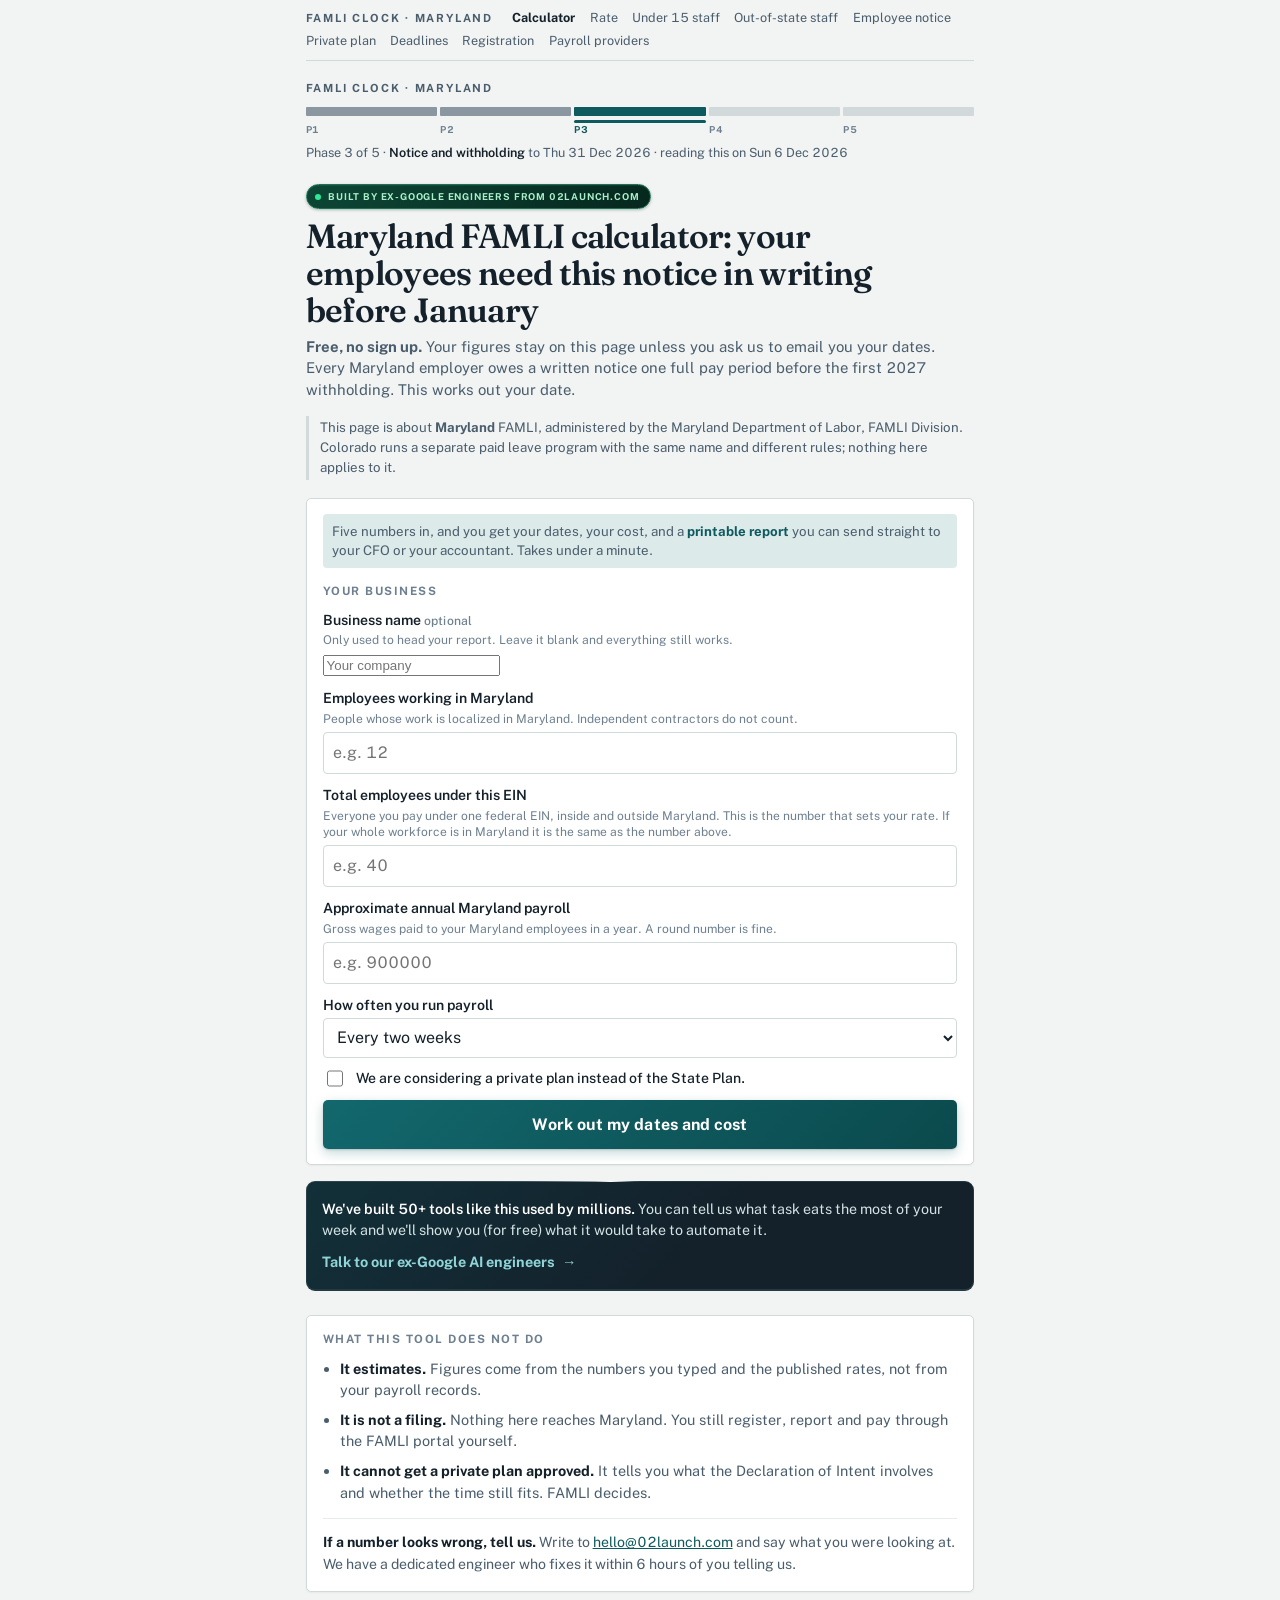
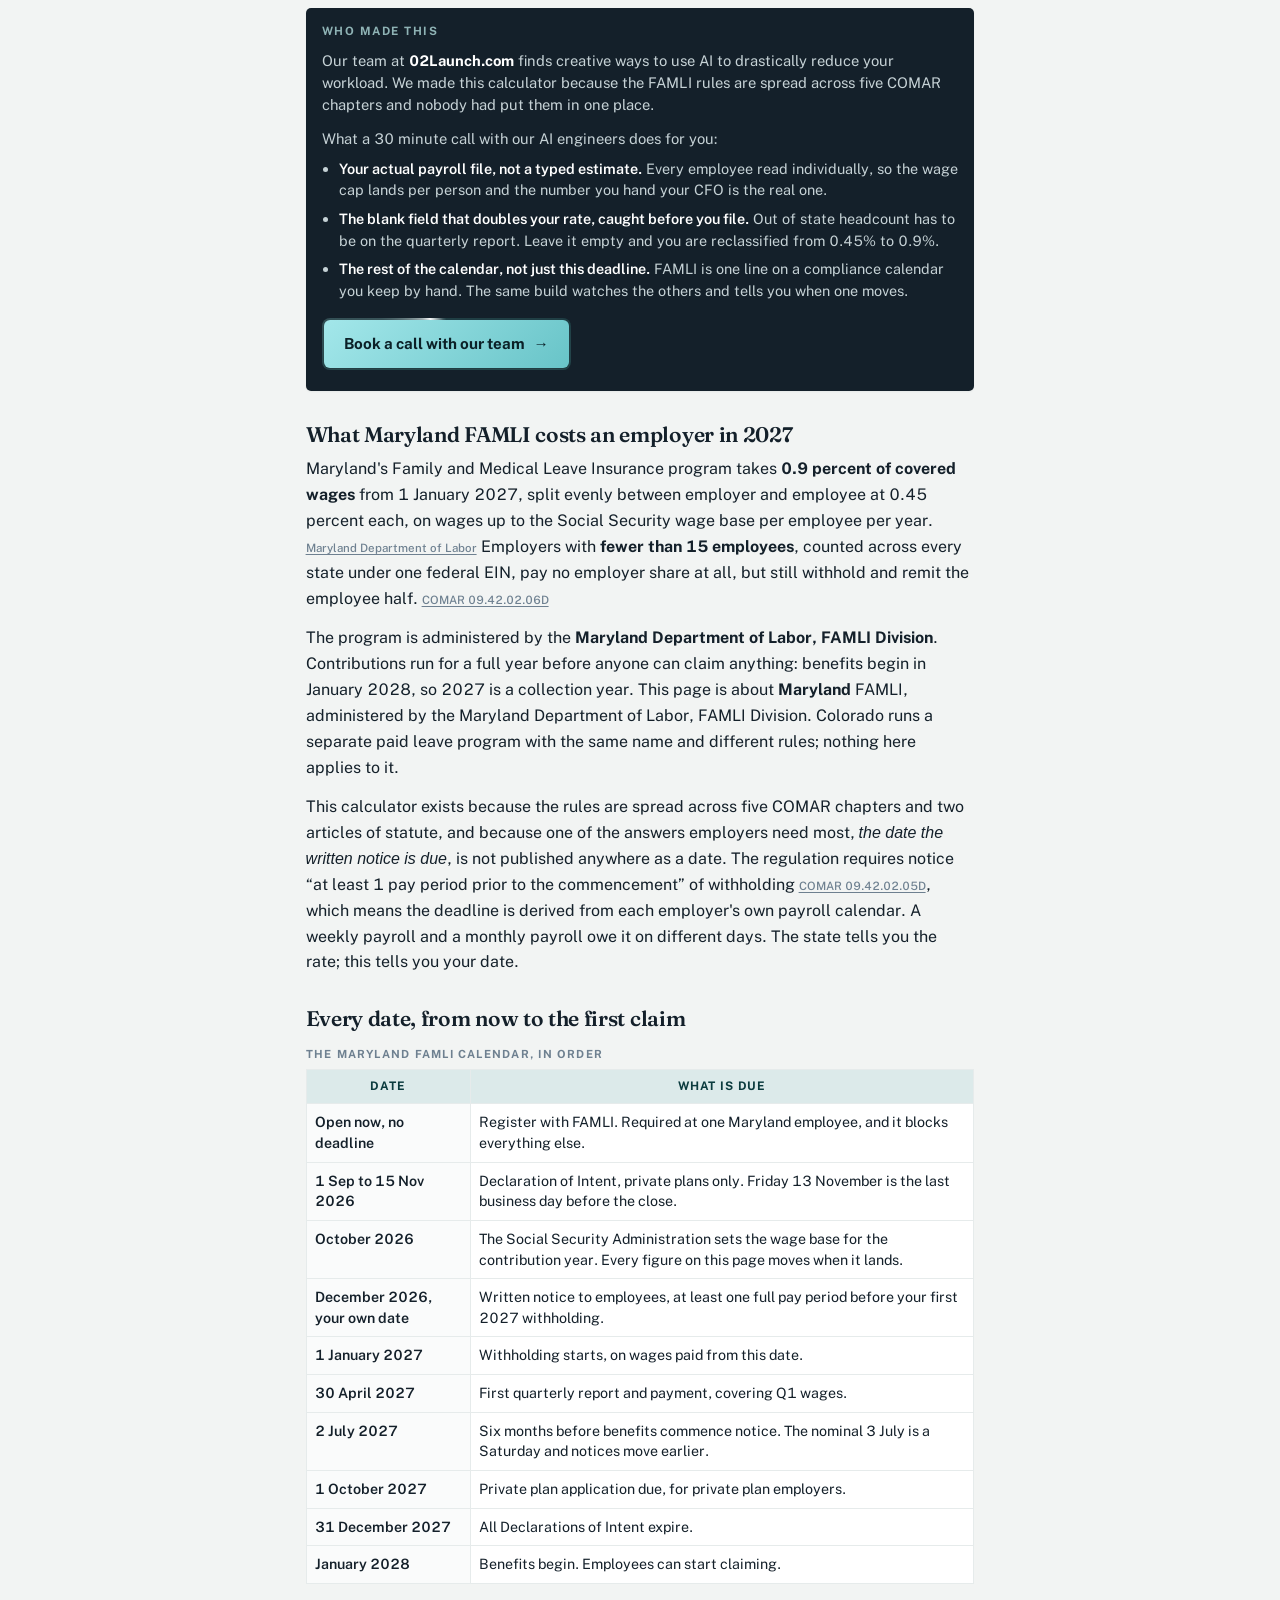
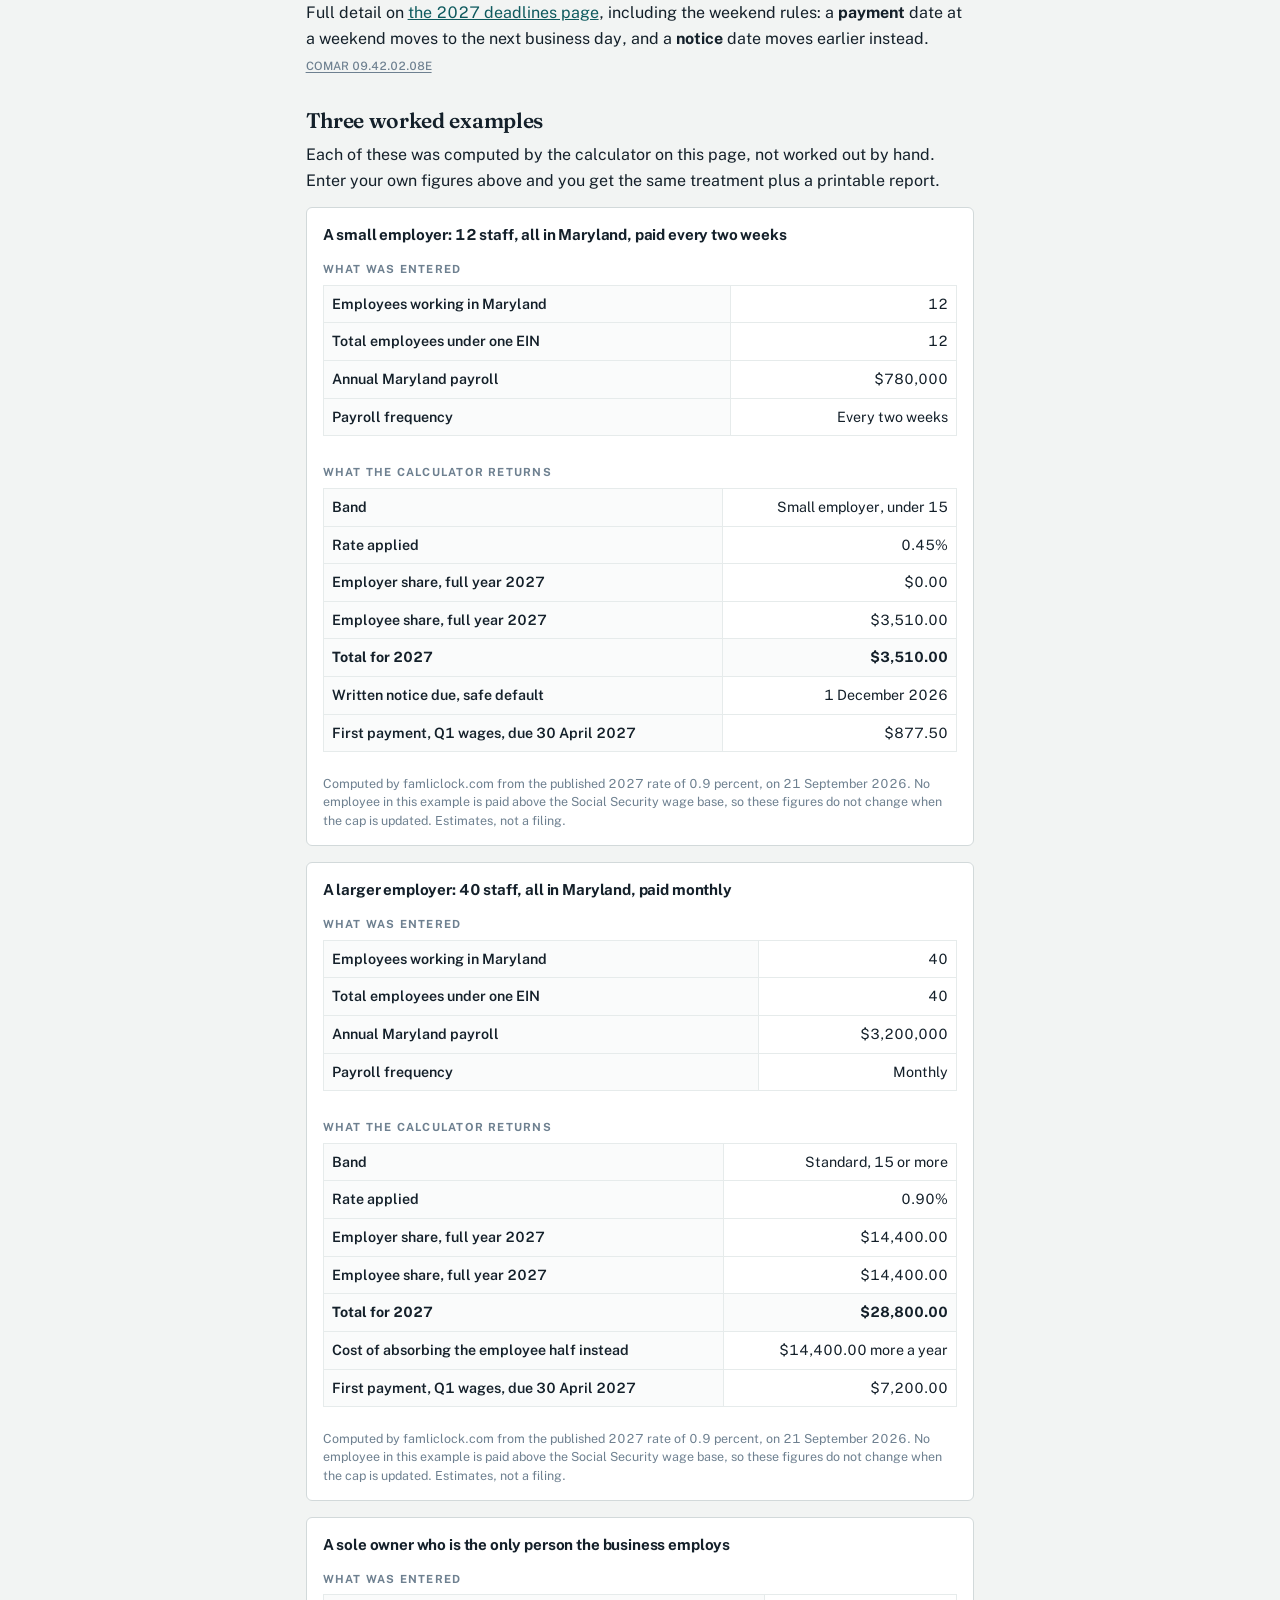
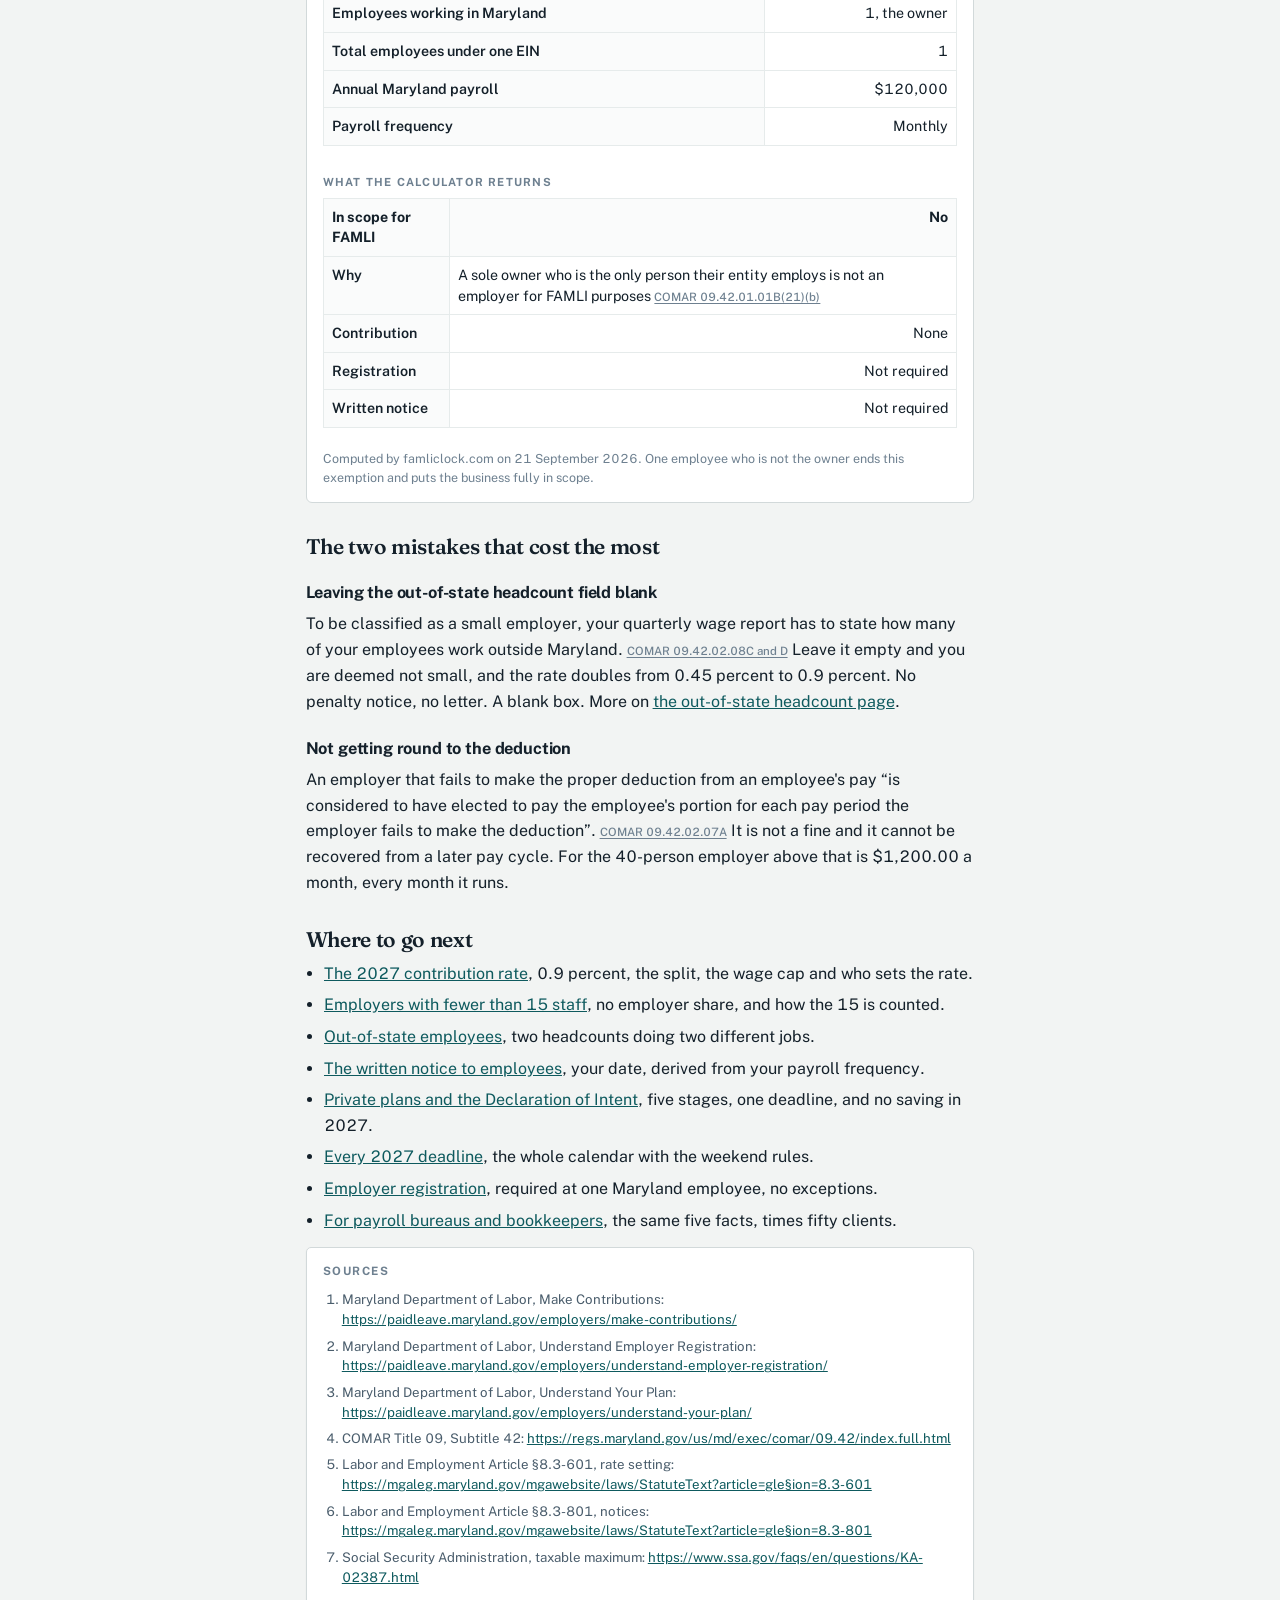
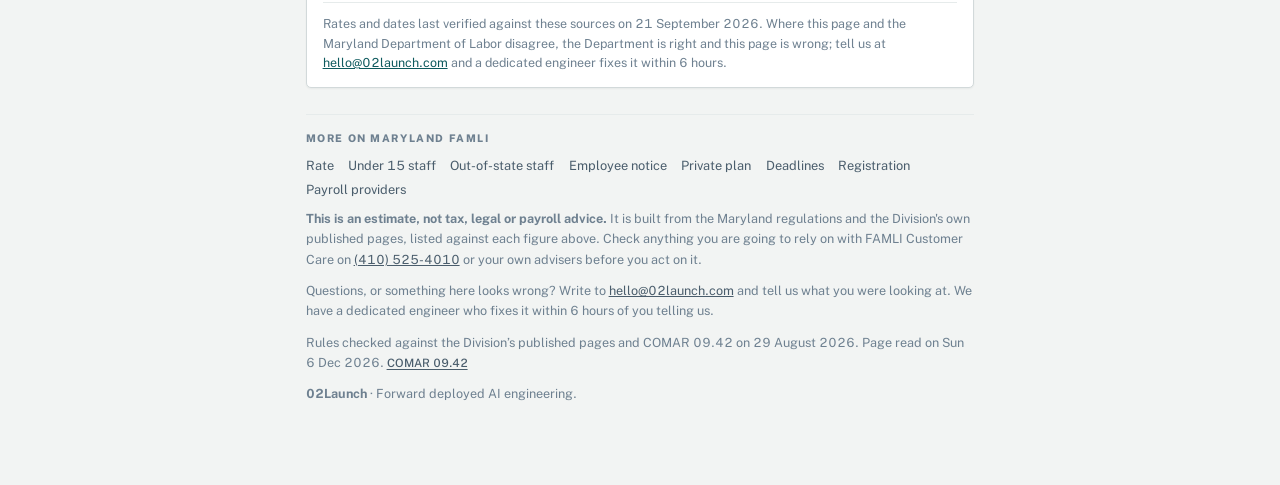
==== commit a1022ded: "Add the SEO and GEO layer, and fix all six H1 copies to lead with Maryland FAMLI Eight new content p" ====
--- a/index.html
+++ b/index.html
@@ -3,8 +3,8 @@
 <head>
 <meta charset="utf-8">
 <meta name="viewport" content="width=device-width, initial-scale=1">
-<title>Maryland FAMLI Clock: what you owe, and by when</title>
-<meta name="description" content="A free calculator for Maryland employers. Your FAMLI contribution, your written notice date, and your private plan deadline, worked out from five questions.">
+<title>Maryland FAMLI Calculator: 2027 Contribution, Notice Date, Private Plan Deadline</title>
+<meta name="description" content="Free Maryland FAMLI calculator for employers. Your 2027 contribution, the written notice date worked out from your own payroll calendar, and the private plan deadline. Five questions, no sign up.">
 <meta name="robots" content="index,follow">
 <link rel="canonical" href="https://www.famliclock.com/">
 <meta name="author" content="02Launch">
@@ -23,38 +23,27 @@
   })(window, document, "clarity", "script", "yatz1z728u");
 })();
 </script>
-<meta name="keywords" content="Maryland FAMLI, Maryland paid family leave, FAMLI calculator, FAMLI contribution rate, Declaration of Intent, Maryland private plan, FAMLI employer registration, Maryland paid leave 2027, FAMLI employee notice, COMAR 09.42">
+<meta name="keywords" content="Maryland FAMLI calculator, Maryland FAMLI, Maryland paid family leave calculator, Maryland FAMLI contribution rate, Maryland FAMLI 2027, Declaration of Intent, Maryland private plan, FAMLI employer registration, Maryland FAMLI employee notice, Maryland FAMLI small employer, COMAR 09.42">
 <meta property="og:type" content="website">
 <meta property="og:site_name" content="FAMLI Clock">
 <meta property="og:url" content="https://www.famliclock.com/">
-<meta property="og:title" content="Maryland FAMLI Clock: what you owe, and by when">
-<meta property="og:description" content="Free calculator for Maryland employers. Your FAMLI contribution, your employee notice date, and the 15 November private plan deadline, from five questions. No sign up.">
+<meta property="og:title" content="Maryland FAMLI Calculator: 2027 Contribution, Notice Date, Private Plan Deadline">
+<meta property="og:description" content="Free Maryland FAMLI calculator. Your 2027 contribution, your employee notice date, and whether a private plan Declaration of Intent still fits. No sign up.">
 <meta property="og:locale" content="en_US">
 <meta name="twitter:card" content="summary">
-<meta name="twitter:title" content="Maryland FAMLI Clock: what you owe, and by when">
+<meta name="twitter:title" content="Maryland FAMLI Calculator: 2027 Contribution, Notice Date, Private Plan Deadline">
 <meta name="twitter:description" content="Free calculator for Maryland employers. Your contribution, your notice date, and the 15 November private plan deadline. No sign up.">
 <meta name="theme-color" content="#0E5A5E">
 <script type="application/ld+json">
-{"@context":"https://schema.org","@graph":[
-{"@type":"WebApplication","name":"Maryland FAMLI Clock","url":"https://www.famliclock.com/",
- "applicationCategory":"BusinessApplication","operatingSystem":"Any","inLanguage":"en-US",
- "offers":{"@type":"Offer","price":"0","priceCurrency":"USD"},
- "description":"Free calculator for Maryland employers. Works out your 2027 FAMLI contribution, your employee notice date, and whether you can still file a Declaration of Intent for a private plan before 13 November 2026.",
- "creator":{"@type":"Organization","name":"02Launch","url":"https://02launch.com"}},
-{"@type":"FAQPage","mainEntity":[
- {"@type":"Question","name":"What is the Maryland FAMLI contribution rate for 2027?",
-  "acceptedAnswer":{"@type":"Answer","text":"0.90 percent of covered wages, split evenly between employer and employee at 0.45 percent each. Employers with fewer than 15 employees pay no employer share but still withhold and remit the employee share."}},
- {"@type":"Question","name":"When is the Maryland FAMLI Declaration of Intent due?",
-  "acceptedAnswer":{"@type":"Answer","text":"Sunday 15 November 2026 for a private plan covering 2027. Friday 13 November is the last business day before it, which is the practical deadline because FAMLI customer care is closed at the weekend. The Declaration is a five stage process, not a form, and the insurance agent consultation alone typically takes about 15 business days to arrange."}},
- {"@type":"Question","name":"Do Maryland employers have to give employees written notice?",
-  "acceptedAnswer":{"@type":"Answer","text":"Yes. Written notice must reach employees at least one full pay period before the first withholding, which for most employers means December 2026 ahead of contributions starting 1 January 2027."}},
- {"@type":"Question","name":"How is employer size determined for Maryland FAMLI?",
-  "acceptedAnswer":{"@type":"Answer","text":"By total headcount under the same federal EIN, counting employees inside and outside Maryland. Contractors are excluded. Size is recalculated quarterly during 2027 and moves to a four quarter average from 2028."}}
-]}]}
+{"@context":"https://schema.org","@graph":[{"@type":"WebSite","@id":"https://www.famliclock.com/#website","url":"https://www.famliclock.com/","name":"Maryland FAMLI Clock","inLanguage":"en-US","publisher":{"@id":"https://02launch.com/#org"}},{"@type":"Organization","@id":"https://02launch.com/#org","name":"02Launch","url":"https://02launch.com","description":"Forward deployed AI engineering."},{"@type":"WebApplication","name":"Maryland FAMLI Clock","url":"https://www.famliclock.com/","applicationCategory":"BusinessApplication","operatingSystem":"Any","inLanguage":"en-US","offers":{"@type":"Offer","price":"0","priceCurrency":"USD"},"description":"Free calculator for Maryland employers. Works out your 2027 FAMLI contribution, your employee notice date, and whether you can still file a Declaration of Intent for a private plan before 13 November 2026.","featureList":["2027 FAMLI contribution at 0.9 percent, split employer and employee","Small employer rate for fewer than 15 employees under one EIN","Written notice date derived from payroll frequency","Private plan Declaration of Intent fit check","Printable employer report"],"creator":{"@id":"https://02launch.com/#org"}},{"@type":"FAQPage","mainEntity":[{"@type":"Question","name":"What is the Maryland FAMLI contribution rate for 2027?","acceptedAnswer":{"@type":"Answer","text":"0.90 percent of covered wages, split evenly between employer and employee at 0.45 percent each. Employers with fewer than 15 employees pay no employer share but still withhold and remit the employee share."}},{"@type":"Question","name":"When is the Maryland FAMLI Declaration of Intent due?","acceptedAnswer":{"@type":"Answer","text":"Sunday 15 November 2026 for a private plan covering 2027. Friday 13 November is the last business day before it, which is the practical deadline because FAMLI customer care is closed at the weekend. The Declaration is a five stage process, not a form, and the insurance agent consultation alone typically takes about 15 business days to arrange."}},{"@type":"Question","name":"Do Maryland employers have to give employees written notice?","acceptedAnswer":{"@type":"Answer","text":"Yes. Written notice must reach employees at least one full pay period before the first withholding, which for most employers means December 2026 ahead of contributions starting 1 January 2027."}},{"@type":"Question","name":"How is employer size determined for Maryland FAMLI?","acceptedAnswer":{"@type":"Answer","text":"By total headcount under the same federal EIN, counting employees inside and outside Maryland. Contractors are excluded. Size is recalculated quarterly during 2027 and moves to a four quarter average from 2028."}},{"@type":"Question","name":"When do Maryland FAMLI contributions start?","acceptedAnswer":{"@type":"Answer","text":"Contributions are due on wages paid from 1 January 2027. The first quarterly report and payment, covering January to March 2027, is due 30 April 2027. Benefits do not begin until January 2028, so 2027 is a collection year with no claims in it."}},{"@type":"Question","name":"Is Maryland FAMLI the same as Colorado FAMLI?","acceptedAnswer":{"@type":"Answer","text":"No. Maryland FAMLI is administered by the Maryland Department of Labor and is a separate program from Colorado's paid family and medical leave insurance program of the same name. The rates, deadlines and rules are different and nothing on this site applies to Colorado."}},{"@type":"Question","name":"Is there a wage cap on Maryland FAMLI contributions?","acceptedAnswer":{"@type":"Answer","text":"Yes. Wages are subject to contributions only up to the Social Security wage base each calendar year, per employee. The 2026 figure is 184,500 US dollars and the Social Security Administration publishes the 2027 figure in October 2026."}},{"@type":"Question","name":"Does a private FAMLI plan reduce what a Maryland employer pays in 2027?","acceptedAnswer":{"@type":"Answer","text":"No. An employer with an accepted Declaration of Intent still collects the same contributions from 1 January 2027 and holds them in escrow instead of remitting them to the State. The cash cost is identical; only the destination changes."}}]}]}
 </script>
 <link rel="preconnect" href="https://fonts.googleapis.com">
 <link rel="preconnect" href="https://fonts.gstatic.com" crossorigin>
 <link href="https://fonts.googleapis.com/css2?family=Fraunces:opsz,wght@9..144,400;9..144,600&family=Public+Sans:wght@400;500;600;700&display=swap" rel="stylesheet">
+<!-- Loaded BEFORE the inline block on purpose: the inline stylesheet, including the
+     whole @media print section, must win every tie. This file only needs to supply
+     the selectors the content pages introduce. -->
+<link rel="stylesheet" href="/famli_pages.css">
 <style>
 :root{
   --ink:#14202A; --ink2:#4A5D6C; --ink3:#6E8090;
@@ -668,6 +657,25 @@
     font-size:8pt;letter-spacing:.14em;color:#12181D !important;
     font-weight:800;margin-bottom:2.4mm;
   }
+  /* The date list is the one card that is a genuine list, and it is the only one
+     that grows without bound: private plan adds four rows, and the Q1 and
+     Declaration rows carry long notes. Held as an unbreakable block it reached
+     206mm and left 1.4mm above the running footer in the worst layout measured
+     (3 Maryland staff of 403, private plan), which one webfont metric would turn
+     into a collision. It may break between rows instead. Each .dates li keeps
+     break-inside:avoid, so a row never splits, and the heading stays with the
+     first row. Every other card is short and bounded and still moves whole. */
+  .card.datescard{break-inside:auto; page-break-inside:auto}
+  .card.datescard h2{break-after:avoid; page-break-after:avoid}
+  /* With the private plan rows the card is tall enough to fill a sheet to the
+     bottom, and the running footer is fixed to the bottom of the content box, so
+     it lands on the last line. Deepening the @page bottom margin does not help:
+     the footer moves up with the box and the text reflows to fill it, which is
+     what the 18mm note above records. Starting the card on its own sheet is the
+     only lever that holds, and it is applied only when those rows are present:
+     measured floor 11.1mm on every layout, at the cost of one extra sheet on one
+     of the ten swept. Reports without a private plan are untouched. */
+  .card.datescard.startsheet{break-before:page; page-break-before:always}
   .lead{border-top:2pt solid #C2410C !important}
   .lead .eyebrow{color:#C2410C;font-size:7.6pt;margin-bottom:1.6mm}
   .lead .task{font-family:var(--display);font-size:14.5pt;line-height:1.18;margin-bottom:1.4mm}
@@ -741,6 +749,18 @@
 <body>
 <div class="wrap">
 
+<nav class="topbar noprint" aria-label="FAMLI Clock pages">
+<a class="home" href="/">FAMLI Clock &middot; Maryland</a>
+<a class="nl" href="/" aria-current="page">Calculator</a>
+<a class="nl" href="/contribution-rate-2027">Rate</a>
+<a class="nl" href="/small-employer">Under 15 staff</a>
+<a class="nl" href="/out-of-state-employees">Out-of-state staff</a>
+<a class="nl" href="/employee-notice">Employee notice</a>
+<a class="nl" href="/private-plan-declaration-of-intent">Private plan</a>
+<a class="nl" href="/deadlines-2027">Deadlines</a>
+<a class="nl" href="/registration">Registration</a>
+<a class="nl" href="/payroll-providers">Payroll providers</a>
+</nav>
 <header class="mast">
   <div class="mark">FAMLI Clock &middot; Maryland</div>
   <div class="rail" id="rail" aria-hidden="true"></div>
@@ -749,8 +769,10 @@
 </header>
 
 <div class="eyebadge"><span class="gdot" aria-hidden="true"></span>Built by ex-Google Engineers from 02Launch.com</div>
-<h1 id="h1">What Maryland FAMLI costs you, and the date you cannot miss.</h1>
+<h1 id="h1">Maryland FAMLI calculator: what your business owes in 2027 and the dates you must hit</h1>
 <p class="sub" id="sub"><b>Free, no sign up.</b> Your figures stay on this page unless you ask us to email you your dates. Contributions start 1 January 2027 and the written notice to your employees is due before that.</p>
+
+<p class="disambig noprint">This page is about <b>Maryland</b> FAMLI, administered by the Maryland Department of Labor, FAMLI Division. Colorado runs a separate paid leave program with the same name and different rules; nothing here applies to it.</p>
 
 <form class="card" id="form" novalidate>
   <p class="formnote">Five numbers in, and you get your dates, your cost, and a <b>printable report</b> you can send straight to your CFO or your accountant. Takes under a minute.</p>
@@ -838,6 +860,113 @@
   </ul>
   <p style="margin-bottom:0"><span class="bookwrap"><a class="book" href="https://calendly.com/ahmed-asif1/30min" target="_blank" rel="noopener">Book a call with our team <span class="arr" aria-hidden="true">&rarr;</span></a></span></p>
 </div>
+
+<div class="prose noprint" id="about-famli">
+
+<h2>What Maryland FAMLI costs an employer in 2027</h2>
+<p>Maryland's Family and Medical Leave Insurance program takes <b>0.9 percent of covered
+wages</b> from 1 January 2027, split evenly between employer and employee at 0.45 percent
+each, on wages up to the Social Security wage base per employee per year. <span class="src"><a href="https://paidleave.maryland.gov/employers/make-contributions/" target="_blank" rel="noopener">Maryland Department of Labor</a></span>
+Employers with <b>fewer than 15 employees</b>, counted across every state under one federal
+EIN, pay no employer share at all, but still withhold and remit the employee half.
+<span class="src"><a href="https://regs.maryland.gov/us/md/exec/comar/09.42/index.full.html" target="_blank" rel="noopener">COMAR 09.42.02.06D</a></span></p>
+<p>The program is administered by the <b>Maryland Department of Labor, FAMLI Division</b>.
+Contributions run for a full year before anyone can claim anything: benefits begin in January
+2028, so 2027 is a collection year. This page is about <b>Maryland</b> FAMLI, administered by the Maryland Department of Labor, FAMLI Division. Colorado runs a separate paid leave program with the same name and different rules; nothing here applies to it.</p>
+<p>This calculator exists because the rules are spread across five COMAR chapters and two
+articles of statute, and because one of the answers employers need most, <em>the date the
+written notice is due</em>, is not published anywhere as a date. The regulation requires
+notice &ldquo;at least 1 pay period prior to the commencement&rdquo; of withholding
+<span class="src"><a href="https://regs.maryland.gov/us/md/exec/comar/09.42/index.full.html" target="_blank" rel="noopener">COMAR 09.42.02.05D</a></span>, which means the deadline is derived from each employer's own payroll calendar. A
+weekly payroll and a monthly payroll owe it on different days. The state tells you the rate;
+this tells you your date.</p>
+
+<h2>Every date, from now to the first claim</h2>
+
+<div class="tblwrap">
+<table class="tbl">
+<caption>The Maryland FAMLI calendar, in order</caption>
+<thead><tr><th>Date</th><th>What is due</th></tr></thead>
+<tbody>
+<tr><th>Open now, no deadline</th><td>Register with FAMLI. Required at one Maryland employee,
+and it blocks everything else.</td></tr>
+<tr><th>1 Sep to 15 Nov 2026</th><td>Declaration of Intent, private plans only. Friday 13
+November is the last business day before the close.</td></tr>
+<tr><th>October 2026</th><td>The Social Security Administration sets the wage base for the
+contribution year. Every figure on this page moves when it lands.</td></tr>
+<tr><th>December 2026, your own date</th><td>Written notice to employees, at least one full
+pay period before your first 2027 withholding.</td></tr>
+<tr><th>1 January 2027</th><td>Withholding starts, on wages paid from this date.</td></tr>
+<tr><th>30 April 2027</th><td>First quarterly report and payment, covering Q1 wages.</td></tr>
+<tr><th>2 July 2027</th><td>Six months before benefits commence notice. The nominal 3 July is
+a Saturday and notices move earlier.</td></tr>
+<tr><th>1 October 2027</th><td>Private plan application due, for private plan employers.</td></tr>
+<tr><th>31 December 2027</th><td>All Declarations of Intent expire.</td></tr>
+<tr><th>January 2028</th><td>Benefits begin. Employees can start claiming.</td></tr>
+</tbody>
+</table>
+</div>
+<p>Full detail on <a href="/deadlines-2027">the 2027 deadlines page</a>, including the weekend
+rules: a <b>payment</b> date at a weekend moves to the next business day, and a <b>notice</b>
+date moves earlier instead. <span class="src"><a href="https://regs.maryland.gov/us/md/exec/comar/09.42/index.full.html" target="_blank" rel="noopener">COMAR 09.42.02.08E</a></span></p>
+
+<h2>Three worked examples</h2>
+<p>Each of these was computed by the calculator on this page, not worked out by hand. Enter
+your own figures above and you get the same treatment plus a printable report.</p>
+<div class="wex"><h3>A small employer: 12 staff, all in Maryland, paid every two weeks</h3><div class="tblwrap"><table class="tbl"><caption>What was entered</caption><tbody><tr><th>Employees working in Maryland</th><td class="num">12</td></tr><tr><th>Total employees under one EIN</th><td class="num">12</td></tr><tr><th>Annual Maryland payroll</th><td class="num">$780,000</td></tr><tr><th>Payroll frequency</th><td class="num">Every two weeks</td></tr></tbody></table></div><div class="tblwrap"><table class="tbl"><caption>What the calculator returns</caption><tbody><tr><th>Band</th><td class="num">Small employer, under 15</td></tr><tr><th>Rate applied</th><td class="num">0.45%</td></tr><tr><th>Employer share, full year 2027</th><td class="num">$0.00</td></tr><tr><th>Employee share, full year 2027</th><td class="num">$3,510.00</td></tr><tr class="total"><th>Total for 2027</th><td class="num">$3,510.00</td></tr><tr><th>Written notice due, safe default</th><td class="num">1 December 2026</td></tr><tr><th>First payment, Q1 wages, due 30 April 2027</th><td class="num">$877.50</td></tr></tbody></table></div><p class="basis">Computed by famliclock.com from the published 2027 rate of 0.9 percent, on 21 September 2026. No employee in this example is paid above the Social Security wage base, so these figures do not change when the cap is updated. Estimates, not a filing.</p></div>
+<div class="wex"><h3>A larger employer: 40 staff, all in Maryland, paid monthly</h3><div class="tblwrap"><table class="tbl"><caption>What was entered</caption><tbody><tr><th>Employees working in Maryland</th><td class="num">40</td></tr><tr><th>Total employees under one EIN</th><td class="num">40</td></tr><tr><th>Annual Maryland payroll</th><td class="num">$3,200,000</td></tr><tr><th>Payroll frequency</th><td class="num">Monthly</td></tr></tbody></table></div><div class="tblwrap"><table class="tbl"><caption>What the calculator returns</caption><tbody><tr><th>Band</th><td class="num">Standard, 15 or more</td></tr><tr><th>Rate applied</th><td class="num">0.90%</td></tr><tr><th>Employer share, full year 2027</th><td class="num">$14,400.00</td></tr><tr><th>Employee share, full year 2027</th><td class="num">$14,400.00</td></tr><tr class="total"><th>Total for 2027</th><td class="num">$28,800.00</td></tr><tr><th>Cost of absorbing the employee half instead</th><td class="num">$14,400.00 more a year</td></tr><tr><th>First payment, Q1 wages, due 30 April 2027</th><td class="num">$7,200.00</td></tr></tbody></table></div><p class="basis">Computed by famliclock.com from the published 2027 rate of 0.9 percent, on 21 September 2026. No employee in this example is paid above the Social Security wage base, so these figures do not change when the cap is updated. Estimates, not a filing.</p></div>
+<div class="wex"><h3>A sole owner who is the only person the business employs</h3><div class="tblwrap"><table class="tbl"><caption>What was entered</caption><tbody><tr><th>Employees working in Maryland</th><td class="num">1, the owner</td></tr><tr><th>Total employees under one EIN</th><td class="num">1</td></tr><tr><th>Annual Maryland payroll</th><td class="num">$120,000</td></tr><tr><th>Payroll frequency</th><td class="num">Monthly</td></tr></tbody></table></div><div class="tblwrap"><table class="tbl"><caption>What the calculator returns</caption><tbody><tr class="total"><th>In scope for FAMLI</th><td class="num">No</td></tr><tr><th>Why</th><td class="txt">A sole owner who is the only person their entity employs is not an employer for FAMLI purposes <span class="src"><a href="https://regs.maryland.gov/us/md/exec/comar/09.42/index.full.html" target="_blank" rel="noopener">COMAR 09.42.01.01B(21)(b)</a></span></td></tr><tr><th>Contribution</th><td class="num">None</td></tr><tr><th>Registration</th><td class="num">Not required</td></tr><tr><th>Written notice</th><td class="num">Not required</td></tr></tbody></table></div><p class="basis">Computed by famliclock.com on 21 September 2026. One employee who is not the owner ends this exemption and puts the business fully in scope.</p></div>
+
+<h2>The two mistakes that cost the most</h2>
+<h3>Leaving the out-of-state headcount field blank</h3>
+<p>To be classified as a small employer, your quarterly wage report has to state how many of
+your employees work outside Maryland. <span class="src"><a href="https://regs.maryland.gov/us/md/exec/comar/09.42/index.full.html" target="_blank" rel="noopener">COMAR 09.42.02.08C and D</a></span> Leave it empty and you are deemed not
+small, and the rate doubles from 0.45 percent to 0.9 percent. No penalty notice, no letter. A
+blank box. More on <a href="/out-of-state-employees">the out-of-state headcount page</a>.</p>
+<h3>Not getting round to the deduction</h3>
+<p>An employer that fails to make the proper deduction from an employee's pay
+&ldquo;is considered to have elected to pay the employee's portion for each pay period the
+employer fails to make the deduction&rdquo;. <span class="src"><a href="https://regs.maryland.gov/us/md/exec/comar/09.42/index.full.html" target="_blank" rel="noopener">COMAR 09.42.02.07A</a></span> It is not a fine and it cannot be
+recovered from a later pay cycle. For the 40-person employer above that is $1,200.00 a
+month, every month it runs.</p>
+
+<h2>Where to go next</h2>
+<ul>
+<li><a href="/contribution-rate-2027">The 2027 contribution rate</a>, 0.9 percent, the
+split, the wage cap and who sets the rate.</li>
+<li><a href="/small-employer">Employers with fewer than 15 staff</a>, no employer
+share, and how the 15 is counted.</li>
+<li><a href="/out-of-state-employees">Out-of-state employees</a>, two headcounts doing
+two different jobs.</li>
+<li><a href="/employee-notice">The written notice to employees</a>, your date, derived
+from your payroll frequency.</li>
+<li><a href="/private-plan-declaration-of-intent">Private plans and the Declaration of
+Intent</a>, five stages, one deadline, and no saving in 2027.</li>
+<li><a href="/deadlines-2027">Every 2027 deadline</a>, the whole calendar with the
+weekend rules.</li>
+<li><a href="/registration">Employer registration</a>, required at one Maryland
+employee, no exceptions.</li>
+<li><a href="/payroll-providers">For payroll bureaus and bookkeepers</a>, the same
+five facts, times fifty clients.</li>
+</ul>
+
+</div>
+
+<div class="card sources noprint"><h2>Sources</h2><ol>
+<li>Maryland Department of Labor, Make Contributions: <a href="https://paidleave.maryland.gov/employers/make-contributions/" target="_blank" rel="noopener">https://paidleave.maryland.gov/employers/make-contributions/</a></li>
+<li>Maryland Department of Labor, Understand Employer Registration: <a href="https://paidleave.maryland.gov/employers/understand-employer-registration/" target="_blank" rel="noopener">https://paidleave.maryland.gov/employers/understand-employer-registration/</a></li>
+<li>Maryland Department of Labor, Understand Your Plan: <a href="https://paidleave.maryland.gov/employers/understand-your-plan/" target="_blank" rel="noopener">https://paidleave.maryland.gov/employers/understand-your-plan/</a></li>
+<li>COMAR Title 09, Subtitle 42: <a href="https://regs.maryland.gov/us/md/exec/comar/09.42/index.full.html" target="_blank" rel="noopener">https://regs.maryland.gov/us/md/exec/comar/09.42/index.full.html</a></li>
+<li>Labor and Employment Article &sect;8.3-601, rate setting: <a href="https://mgaleg.maryland.gov/mgawebsite/laws/StatuteText?article=gle&section=8.3-601" target="_blank" rel="noopener">https://mgaleg.maryland.gov/mgawebsite/laws/StatuteText?article=gle&section=8.3-601</a></li>
+<li>Labor and Employment Article &sect;8.3-801, notices: <a href="https://mgaleg.maryland.gov/mgawebsite/laws/StatuteText?article=gle&section=8.3-801" target="_blank" rel="noopener">https://mgaleg.maryland.gov/mgawebsite/laws/StatuteText?article=gle&section=8.3-801</a></li>
+<li>Social Security Administration, taxable maximum: <a href="https://www.ssa.gov/faqs/en/questions/KA-02387.html" target="_blank" rel="noopener">https://www.ssa.gov/faqs/en/questions/KA-02387.html</a></li>
+</ol>
+<p class="verified">Rates and dates last verified against these sources on 21 September 2026. Where
+this page and the Maryland Department of Labor disagree, the Department is right and this page
+is wrong; tell us at <a href="mailto:hello@02launch.com?subject=FAMLI%20Clock%3A%20this%20looks%20wrong">hello@02launch.com</a>
+and a dedicated engineer fixes it within 6 hours.</p></div>
+
+<div class="footmap noprint"><div class="fmcap">More on Maryland FAMLI</div><ul><li><a href="/contribution-rate-2027">Rate</a></li><li><a href="/small-employer">Under 15 staff</a></li><li><a href="/out-of-state-employees">Out-of-state staff</a></li><li><a href="/employee-notice">Employee notice</a></li><li><a href="/private-plan-declaration-of-intent">Private plan</a></li><li><a href="/deadlines-2027">Deadlines</a></li><li><a href="/registration">Registration</a></li><li><a href="/payroll-providers">Payroll providers</a></li></ul></div>
 
 <!-- =====================================================================
      EMAIL CAPTURE: NOT BUILT. BLOCKED, DELIBERATELY.
@@ -1180,7 +1309,7 @@
       decision_if_submitted_on_deadline: fromDay(decisionOnDeadline),
       submit_by_for_decision_before_notice: fromDay(submitForNotice),
       notice_by: fromDay(noticeBy),
-      deadline_decision_after_notice: decisionOnDeadline > noticeBy,
+      deadline_decision_after_notice: decisionOnDeadline >= noticeBy,   // equal day counts as after: the answer cannot be in hand before a notice sent that morning
       can_self_insure: input.md_employees >= CONFIG.self_insure_min_md_employees,
       epip_fee: epipFee(input.md_employees)
     };
@@ -1203,7 +1332,7 @@
     add('Register with FAMLI', null, 'Open now. No deadline, but everything else waits on it.');
     add('Written notices that recur', null,
       'At hire and once a year (LE 8.3-801(a)). Within 5 business days of a leave request, or of you learning that leave may qualify (LE 8.3-801(b)(1)). '
-      + '30 days before you change your FAMLI procedures or plan (COMAR 09.42.04.08A(4)). The Division has not yet published the forms these notices must use.',
+      + '30 days before a change to your FAMLI procedures or plan takes effect (COMAR 09.42.04.08A(1)(d)). The Division has not yet published the forms these notices must use.',
       'ongoing');
     if (r.doi) {
       var doiNote = (toDay(CONFIG.doi_window_opens) > t
@@ -1524,15 +1653,15 @@
 /* Phase drives the headline copy, so the page tells the truth on the day it is read. */
 (function(){
   var h = {
-    P1_runway:['What Maryland FAMLI costs you, and the date you cannot miss.',
+    P1_runway:['Maryland FAMLI calculator: what your business owes in 2027 and the dates you must hit',
       '<b>Free, no sign up.</b> Your figures stay on this page unless you ask us to email you your dates. If you want a private plan, the Declaration of Intent is due 15 November 2026 and the work behind it takes weeks.'],
-    P2_compressed:['The private plan window is closing. Here is what still fits.',
+    P2_compressed:['Maryland FAMLI calculator: the private plan window is closing, here is what still fits',
       '<b>Free, no sign up.</b> Your figures stay on this page unless you ask us to email you your dates. A cold start no longer fits at normal pace, so this asks where you already are and works forward from there.'],
-    P3_notice:['Your employees need this notice in writing before January.',
+    P3_notice:['Maryland FAMLI calculator: your employees need this notice in writing before January',
       '<b>Free, no sign up.</b> Your figures stay on this page unless you ask us to email you your dates. Every Maryland employer owes a written notice one full pay period before the first 2027 withholding. This works out your date.'],
-    P4_live:['Contributions are live. Here is your first payment and what it is.',
+    P4_live:['Maryland FAMLI calculator: contributions are live, here is your first payment',
       '<b>Free, no sign up.</b> Your figures stay on this page unless you ask us to email you your dates. Your first report and payment covers Q1 wages and is due Friday 30 April 2027.'],
-    P5_steady:['Your Maryland FAMLI cost, quarter by quarter.',
+    P5_steady:['Maryland FAMLI calculator: your cost, quarter by quarter',
       '<b>Free, no sign up.</b> Your figures stay on this page unless you ask us to email you your dates. Quarterly reports, the July notice, and the private plan application deadline, worked out for your business.']
   }[PHASE.key];
   $('h1').textContent = h[0]; $('sub').innerHTML = h[1];
@@ -1724,7 +1853,7 @@
 
   /* ---- dates ---- */
   var firstFuture = r.dates.filter(function(x){ return x.date && !x.passed; })[0];
-  add('<div class="card"><h2>Your dates</h2><ul class="dates">'
+  add('<div class="card datescard'+(r.doi?' startsheet':'')+'"><h2>Your dates</h2><ul class="dates">'
     + r.dates.map(function(x){
         var cls = x.passed ? 'gone' : (firstFuture && x.date===firstFuture.date ? 'next' : '');
         var ongoing = x.kind==='ongoing';
@@ -1734,10 +1863,10 @@
           + '<span class="rm">'+(x.date ? (x.passed ? 'passed' : x.days+'d') : (ongoing ? 'recurring' : 'open'))+'</span></li>';
       }).join('')
     + '</ul><p class="note">Dates that have gone are struck through, not hidden, so you can see what you may have missed. '
-    + src('Notice obligations, LE 8.3-801',S.notices)+' '
-    + src('Late payment interest, COMAR 09.42.02.09',S.comar)+' '
-    + src('Penalties, LE 8.3-903',S.penalties)
-    + (r.doi ? ' '+src('DOI decision, COMAR 09.42.03.10',S.comar) : '')
+    + 'Sources: '+src('LE 8.3-801',S.notices)+' '
+    + src('COMAR 09.42.02.09',S.comar)+' '
+    + src('LE 8.3-903',S.penalties)
+    + (r.doi ? ' '+src('COMAR 09.42.03.10',S.comar) : '')
     + '</p></div>');
 
   /* ---- DOI ---- */
--- a/famli_pages.css
+++ b/famli_pages.css
@@ -0,0 +1,262 @@
+/* famli_pages.css
+   Styles for the nine content pages on famliclock.com.
+
+   The first block is lifted verbatim from the inline <style> in index.html:
+   the :root tokens, the reset, body, .wrap, links, headings, .card, .note,
+   .src, .flag, table.pace, details.disc, .cta, .bookwrap, .foot.
+   That duplication is deliberate. The content pages carry no inline stylesheet,
+   and without :root every var(--ink) resolves to nothing, which renders the
+   call-to-action button invisible. The values are identical, so index.html
+   loading this file as well changes nothing there.
+
+   IF THE INLINE STYLESHEET IN index.html CHANGES, RE-EXTRACT THIS BLOCK.
+
+   The second block, below the BASE ENDS marker, is new and belongs only to
+   the content pages. */
+
+/* ----------------------------------------------------------- BASE BEGINS */
+:root{
+  --ink:#14202A; --ink2:#4A5D6C; --ink3:#6E8090;
+  --paper:#F2F4F3; --card:#FFFFFF; --rule:#D2D9DA; --rule2:#E6EBEB;
+  --accent:#0E5A5E; --accent-soft:#DCEAEA;
+  --ok:#14563B; --ok-soft:#E7F1EA;
+  --warn:#C2410C; --warn-soft:#FBEADF;
+  --due:#8C2F1B; --due-soft:#F6E7E2;
+  --flag:#6E5200; --flag-soft:#F7F0DA;
+  --pass:#8A97A0;
+  --display:'Fraunces',Georgia,'Times New Roman',serif;
+  --body:'Public Sans',-apple-system,BlinkMacSystemFont,'Segoe UI',Roboto,sans-serif;
+  --sp:1rem;
+}
+*{box-sizing:border-box}
+html{-webkit-text-size-adjust:100%}
+body{
+  margin:0; background:var(--paper); color:var(--ink);
+  font-family:var(--body); font-size:16px; line-height:1.5;
+  font-variant-numeric:tabular-nums; -webkit-font-smoothing:antialiased;
+}
+.wrap{max-width:44rem;margin:0 auto;padding:0 1.1rem 5rem}
+a{color:var(--accent)}
+a:focus-visible,button:focus-visible,summary:focus-visible{
+  outline:2.5px solid var(--accent); outline-offset:2px; border-radius:2px;
+}
+h1,h2,h3{margin:0;font-weight:600;letter-spacing:-0.01em}
+p{margin:0 0 .7rem}
+.mast{padding:1rem 0 .4rem}
+.mark{
+  font-family:var(--body); font-weight:700; font-size:.7rem; letter-spacing:.16em;
+  text-transform:uppercase; color:var(--ink2);
+}
+h1{
+  font-family:var(--display); font-size:clamp(1.55rem,6vw,2.35rem); line-height:1.12;
+  font-weight:600; letter-spacing:-0.02em; margin-bottom:.42rem;
+}
+.sub{color:var(--ink2);font-size:.93rem;line-height:1.45;margin-bottom:.95rem}
+.card{
+  background:var(--card); border:1px solid var(--rule); border-radius:6px;
+  padding:.95rem 1rem; margin-bottom:1rem;
+  box-shadow:0 1px 2px rgba(20,32,42,.05);
+}
+.card h2{
+  font-size:.72rem; text-transform:uppercase; letter-spacing:.13em;
+  color:var(--ink3); font-weight:700; margin-bottom:.6rem;
+}
+.row{display:flex;justify-content:space-between;gap:1rem;padding:.5rem 0;border-bottom:1px solid var(--rule2);font-size:.94rem}
+.row:last-child{border-bottom:0}
+.row .k{color:var(--ink2)}
+.row .v{font-weight:700;text-align:right;white-space:nowrap}
+.row.big .v{font-size:1.1rem}
+.flag{
+  background:var(--flag-soft); border-left:3px solid var(--flag); border-radius:0 4px 4px 0;
+  padding:.6rem .75rem; margin:.7rem 0 0; font-size:.87rem; line-height:1.5;
+}
+.flag b{display:block;margin-bottom:.2rem}
+.flag.warn{background:var(--warn-soft);border-left-color:var(--warn)}
+.note{font-size:.84rem;color:var(--ink2);margin-top:.7rem}
+details.disc{margin-top:.75rem;border-top:1px solid var(--rule2);padding-top:.55rem}
+details.disc summary{
+  cursor:pointer;font-size:.82rem;font-weight:700;color:var(--accent);
+  display:flex;gap:.3rem;align-items:baseline;list-style:none;
+}
+details.disc summary::-webkit-details-marker{display:none}
+details.disc summary::before{content:'+';font-weight:700;color:var(--accent);width:.8rem}
+details.disc[open] summary::before{content:'\2212'}
+details.disc p{font-size:.83rem;color:var(--ink2);margin:.5rem 0 0;line-height:1.5}
+.src{font-size:.72rem;font-weight:500}
+.src a{color:var(--ink3);text-decoration:underline;text-underline-offset:2px}
+.src a:hover{color:var(--accent)}
+table.pace{width:100%;border-collapse:collapse;font-size:.86rem;margin-top:.6rem}
+table.pace th,table.pace td{text-align:right;padding:.42rem .3rem;border-bottom:1px solid var(--rule2)}
+table.pace th:first-child,table.pace td:first-child{text-align:left}
+table.pace th{font-size:.68rem;text-transform:uppercase;letter-spacing:.08em;color:var(--ink3);font-weight:700}
+.cta{background:var(--ink);color:#fff;border:0}
+.cta h2{color:#8FB3B5}
+.cta p{color:#C6D2D6;font-size:.92rem}
+.cta a{color:#8FD5D8}
+.cta ul{margin:.15rem 0 1.05rem;padding-left:1.1rem}
+.cta li{color:#C6D2D6;font-size:.9rem;margin-bottom:.45rem;line-height:1.5}
+.cta li:last-child{margin-bottom:0}
+.cta li b{color:#fff;font-weight:600}
+.cta .fine{font-size:.8rem;color:#8FB3B5;line-height:1.55}
+.bookwrap{
+  position:relative; display:inline-block; padding:2px; border-radius:8px;
+  background:#1D3B41; overflow:hidden; isolation:isolate;
+}
+.bookwrap::before{
+  content:''; position:absolute; z-index:0;
+  top:50%; left:50%; width:300%; aspect-ratio:1/1;
+  transform:translate(-50%,-50%);
+  background:conic-gradient(from 0deg,
+    transparent 0 70%,
+    rgba(255,255,255,.12) 81%,
+    rgba(255,255,255,.6) 88%,
+    #ffffff 91%,
+    rgba(255,255,255,.6) 94%,
+    rgba(255,255,255,.12) 98%,
+    transparent 100%);
+  animation:beam 4.4s linear infinite; pointer-events:none;
+}
+@keyframes beam{to{transform:translate(-50%,-50%) rotate(1turn)}}
+.cta a.book{
+  position:relative; z-index:1;
+  display:inline-flex; align-items:center; gap:.5rem;
+  background:linear-gradient(135deg,#A3E7EA 0%,#68C4C8 100%); color:#0B2027;
+  font-weight:700; font-size:.95rem; padding:.78rem 1.3rem; border-radius:6px;
+  text-decoration:none;
+  box-shadow:0 1px 2px rgba(0,0,0,.24), 0 6px 18px rgba(143,213,216,.16);
+  transition:transform .15s ease, box-shadow .2s ease, filter .2s ease;
+}
+.cta a.book:hover{
+  filter:brightness(1.05); transform:translateY(-1px); color:#0B2027;
+  box-shadow:0 2px 5px rgba(0,0,0,.26), 0 10px 26px rgba(143,213,216,.26);
+}
+.cta a.book:active{transform:translateY(0)}
+.cta a.book .arr{transition:transform .22s ease}
+.cta a.book:hover .arr{transform:translateX(4px)}
+.foot{font-size:.79rem;color:var(--ink3);line-height:1.6;padding-top:.6rem}
+.foot a{color:var(--ink2)}
+@media (prefers-reduced-motion:reduce){*{transition:none !important;animation:none !important}}
+/* ------------------------------------------------------------- BASE ENDS */
+
+/* ---------------------------------------------------------- nav (new) --- */
+.topbar{
+  border-bottom:1px solid var(--rule); padding:.55rem 0 .6rem; margin-bottom:.2rem;
+  display:flex; flex-wrap:wrap; gap:.25rem .9rem; align-items:baseline;
+}
+.topbar .home{
+  font-weight:700; font-size:.7rem; letter-spacing:.16em; text-transform:uppercase;
+  color:var(--ink2); text-decoration:none; margin-right:.3rem;
+}
+.topbar .home:hover{color:var(--accent)}
+.topbar a.nl{font-size:.79rem;color:var(--ink2);text-decoration:none}
+.topbar a.nl:hover{color:var(--accent);text-decoration:underline}
+.topbar a.nl[aria-current="page"]{color:var(--ink);font-weight:700}
+
+/* --------------------------------------------------- run-the-tool card -- */
+.toolcard{
+  border:1px solid var(--accent); background:var(--accent-soft);
+  border-radius:6px; padding:.85rem 1rem; margin-bottom:1.1rem;
+}
+.toolcard p{margin:0 0 .6rem;font-size:.9rem;color:#0B3B3E;line-height:1.5}
+.toolcard p:last-child{margin-bottom:0}
+.toolcard a.run{
+  display:inline-flex; align-items:center; gap:.45rem;
+  background:var(--accent); color:#fff; font-weight:700; font-size:.92rem;
+  padding:.62rem 1.05rem; border-radius:5px; text-decoration:none;
+  box-shadow:0 1px 2px rgba(20,32,42,.18);
+  transition:transform .14s ease, filter .2s ease;
+}
+.toolcard a.run:hover{filter:brightness(1.08);transform:translateY(-1px);color:#fff}
+.toolcard a.run:active{transform:translateY(0)}
+.toolcard .arr{transition:transform .22s ease}
+.toolcard a.run:hover .arr{transform:translateX(3px)}
+
+/* -------------------------------------------------------- prose (new) --- */
+.prose{font-size:1rem;line-height:1.62}
+.prose h2{
+  font-family:var(--display); font-size:1.32rem; line-height:1.2;
+  margin:1.9rem 0 .55rem; letter-spacing:-0.015em; color:var(--ink);
+  text-transform:none;
+}
+.prose h3{font-size:1.02rem;margin:1.25rem 0 .35rem;font-weight:700}
+.prose p{margin:0 0 .85rem;color:var(--ink)}
+.prose ul,.prose ol{margin:0 0 .9rem;padding-left:1.15rem}
+.prose li{margin-bottom:.4rem;line-height:1.58}
+.prose blockquote{
+  margin:.2rem 0 .95rem; padding:.55rem .85rem;
+  border-left:3px solid var(--accent); background:#fff;
+  font-size:.92rem; line-height:1.55; color:var(--ink2); border-radius:0 4px 4px 0;
+}
+.prose blockquote p:last-child{margin-bottom:0}
+.lede{font-size:1.06rem;line-height:1.55;color:var(--ink);font-weight:500;margin-bottom:.9rem}
+.disambig{
+  font-size:.83rem; color:var(--ink2); line-height:1.5;
+  border-left:3px solid var(--rule); padding:.15rem 0 .15rem .7rem; margin:0 0 1.1rem;
+}
+
+/* ------------------------------------------------------ data tables ----- */
+.tbl{width:100%;border-collapse:collapse;font-size:.89rem;margin:.3rem 0 1rem;background:#fff}
+.tbl caption{
+  caption-side:top;text-align:left;font-size:.7rem;font-weight:700;letter-spacing:.11em;
+  text-transform:uppercase;color:var(--ink3);padding:0 0 .4rem;
+}
+.tbl th,.tbl td{padding:.5rem .55rem;border:1px solid var(--rule2);vertical-align:top;line-height:1.45}
+.tbl thead th{
+  background:var(--accent-soft); color:#0B3B3E; font-weight:700;
+  font-size:.74rem; text-transform:uppercase; letter-spacing:.07em;
+}
+.tbl tbody th{text-align:left;font-weight:600;background:#FAFBFB}
+.tbl td.num,.tbl th.num{text-align:right;white-space:nowrap}
+/* A value cell holding a sentence rather than a figure. Without this the
+   nowrap rule above makes one long row as wide as its text and the whole
+   page gains a horizontal scrollbar at phone width. Measured, not guessed. */
+.tbl td.txt{text-align:left;white-space:normal}
+.wex .tblwrap{margin-bottom:.7rem}
+.wex .tblwrap:last-of-type{margin-bottom:.7rem}
+.tbl tr.total td,.tbl tr.total th{font-weight:700;background:#FAFBFB}
+.tblwrap{overflow-x:auto;margin-bottom:1rem}
+.tblwrap .tbl{margin-bottom:0}
+
+/* ------------------------------------------------------ worked example -- */
+.wex{border:1px solid var(--rule);border-radius:6px;background:#fff;padding:.9rem 1rem;margin:0 0 1rem}
+.wex h3{font-size:.95rem;margin:0 0 .5rem;font-weight:700}
+.wex .tbl{margin-bottom:.7rem}
+.wex .basis{font-size:.78rem;color:var(--ink3);line-height:1.5;margin:0}
+
+/* ------------------------------------------------------------- FAQ ------ */
+.faq h3{font-size:1rem;margin:1.1rem 0 .3rem;font-weight:700}
+.faq h3:first-of-type{margin-top:.2rem}
+.faq p{font-size:.94rem;margin-bottom:.6rem;color:var(--ink2)}
+.faq p b{color:var(--ink)}
+
+/* ------------------------------------------------------- source list ---- */
+.sources ol{margin:0;padding-left:1.2rem}
+.sources li{font-size:.83rem;color:var(--ink2);margin-bottom:.4rem;line-height:1.5}
+.sources li a{word-break:break-word}
+.verified{
+  font-size:.78rem;color:var(--ink3);margin:.9rem 0 0;padding-top:.7rem;
+  border-top:1px solid var(--rule2);line-height:1.55;
+}
+
+/* ------------------------------------------------------- related -------- */
+.related ul{margin:0;padding-left:1.1rem}
+.related li{font-size:.9rem;margin-bottom:.45rem;line-height:1.5;color:var(--ink2)}
+.related li a{font-weight:600}
+
+/* ------------------------------------------------------- footer map ----- */
+.footmap{margin-top:1.6rem;padding-top:1rem;border-top:1px solid var(--rule2)}
+.footmap .fmcap{
+  font-size:.66rem;font-weight:800;letter-spacing:.15em;text-transform:uppercase;
+  color:var(--ink3);margin-bottom:.55rem;
+}
+.footmap ul{display:flex;flex-wrap:wrap;gap:.35rem .9rem;margin:0;padding:0;list-style:none}
+.footmap li{font-size:.8rem}
+.footmap a{color:var(--ink2);text-decoration:none}
+.footmap a:hover{color:var(--accent);text-decoration:underline}
+
+@media (max-width:520px){
+  .tbl{font-size:.83rem}
+  .tbl th,.tbl td{padding:.42rem .4rem}
+  .topbar{gap:.2rem .7rem}
+  .topbar a.nl{font-size:.75rem}
+}
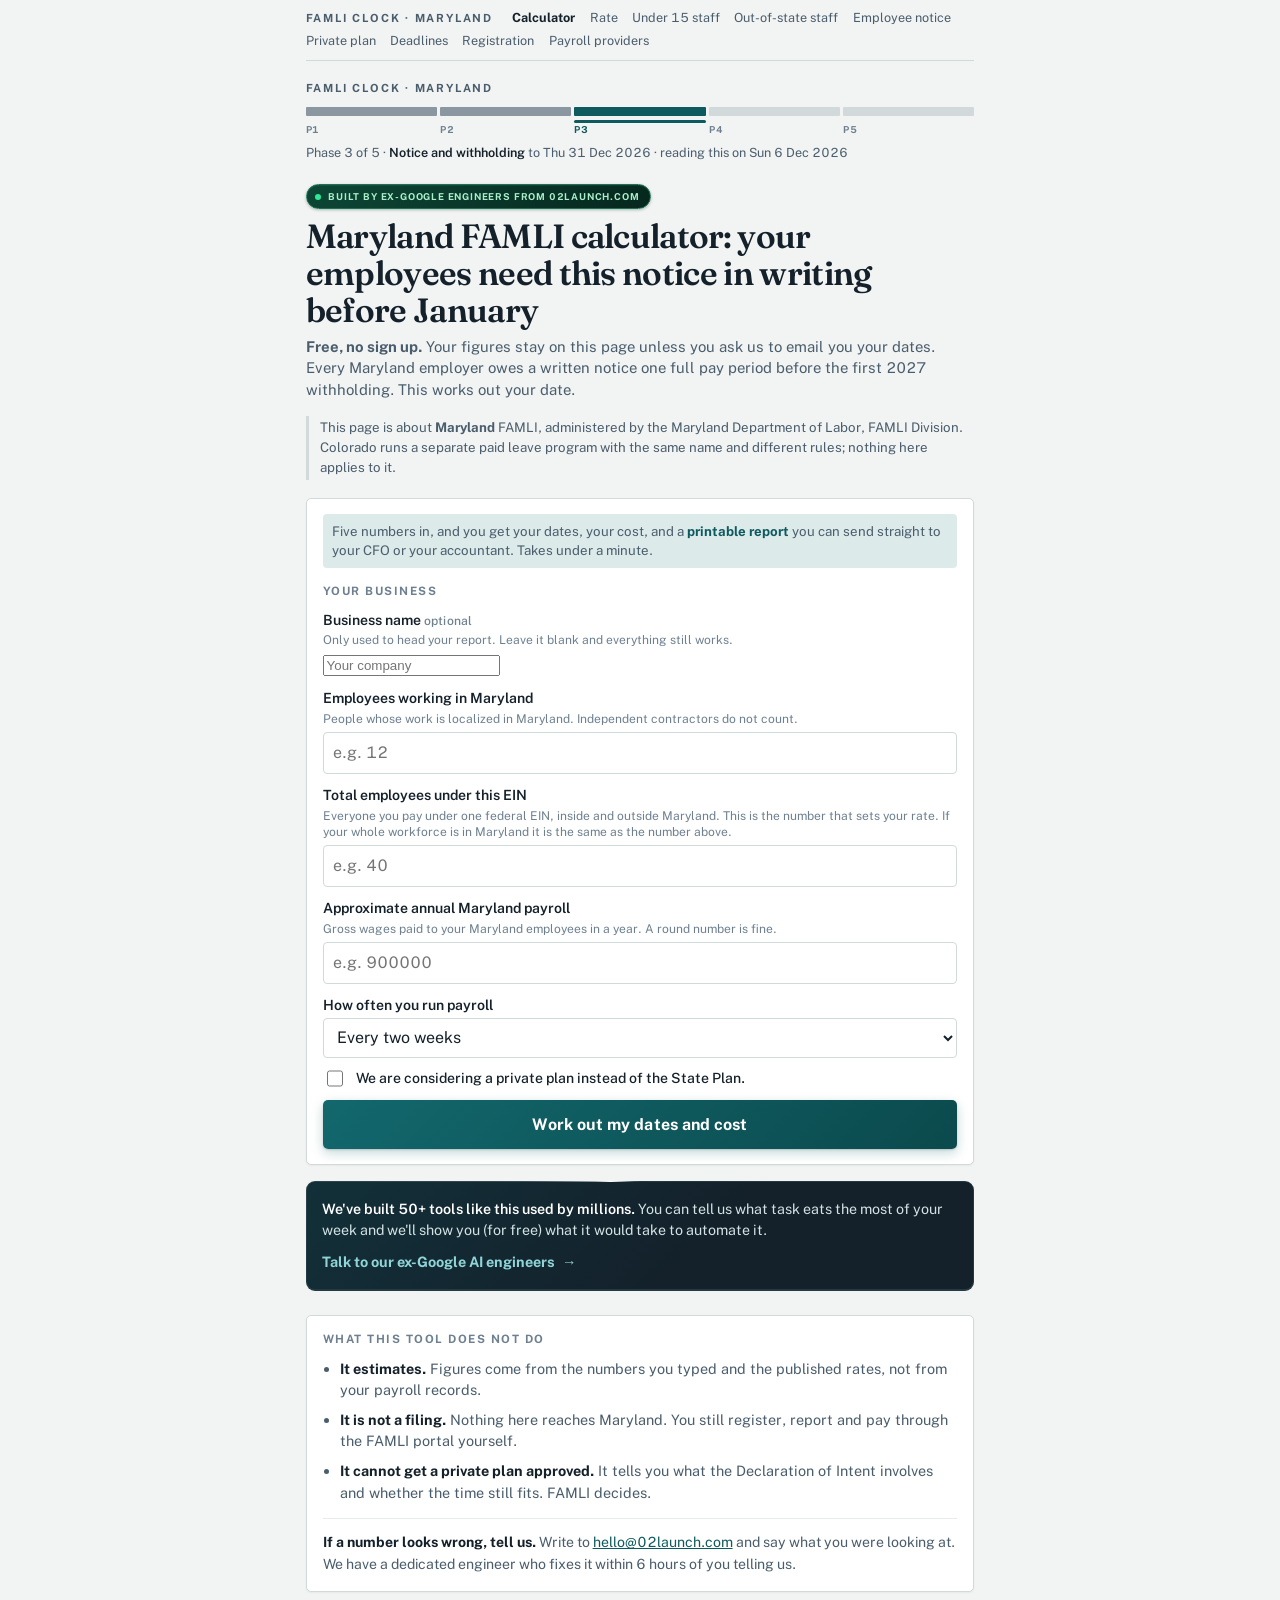
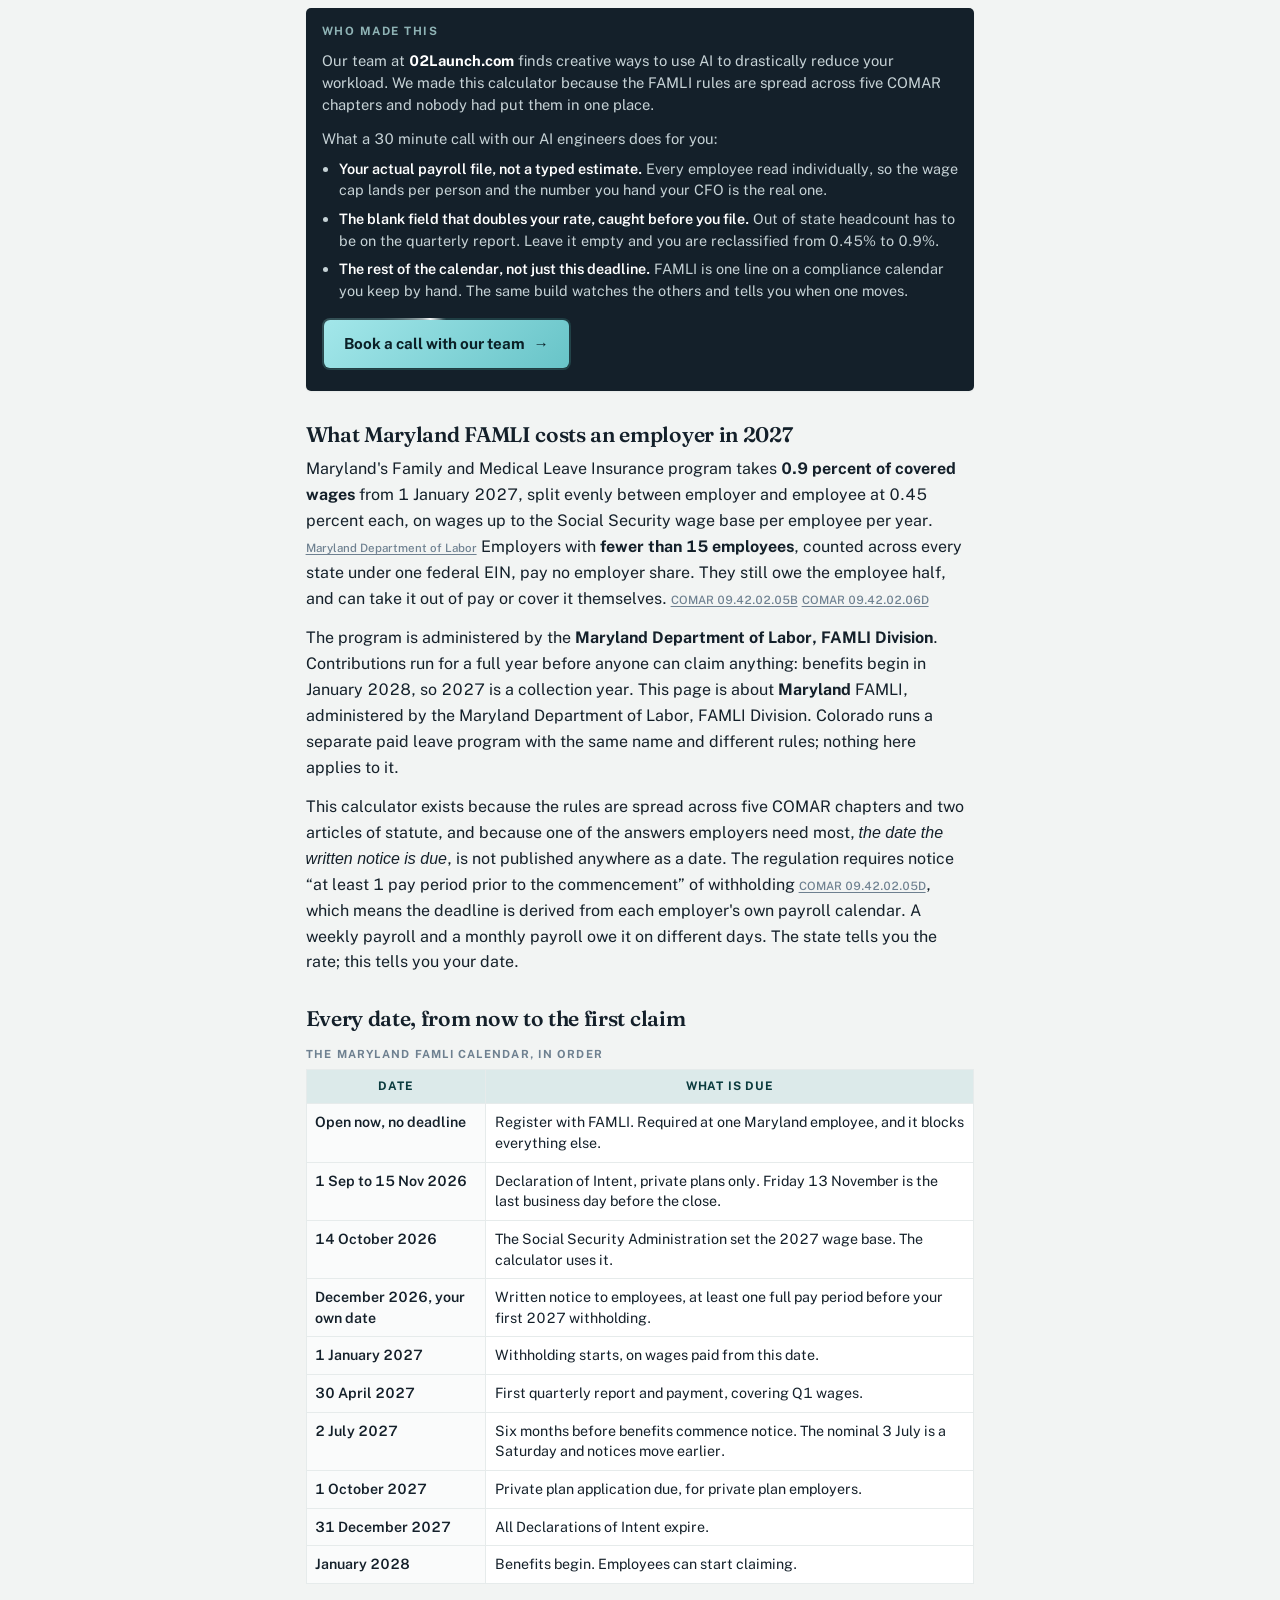
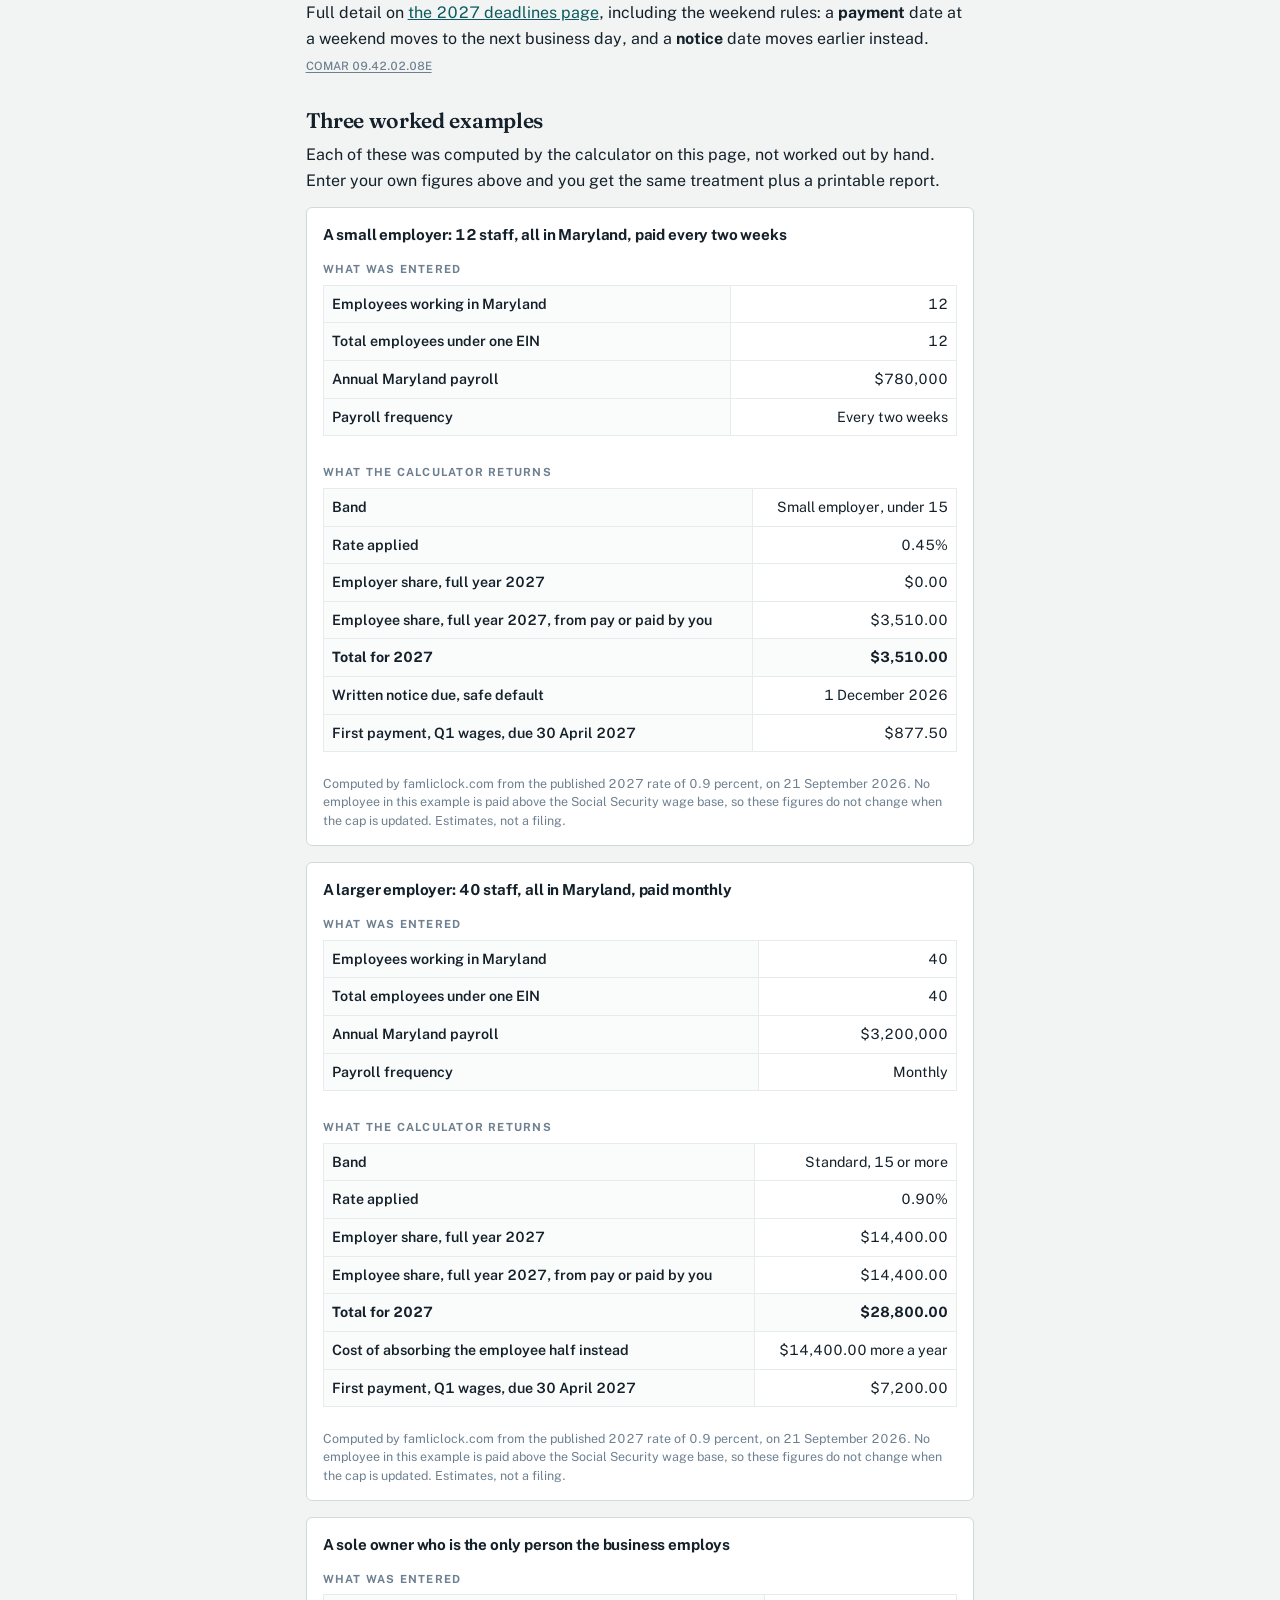
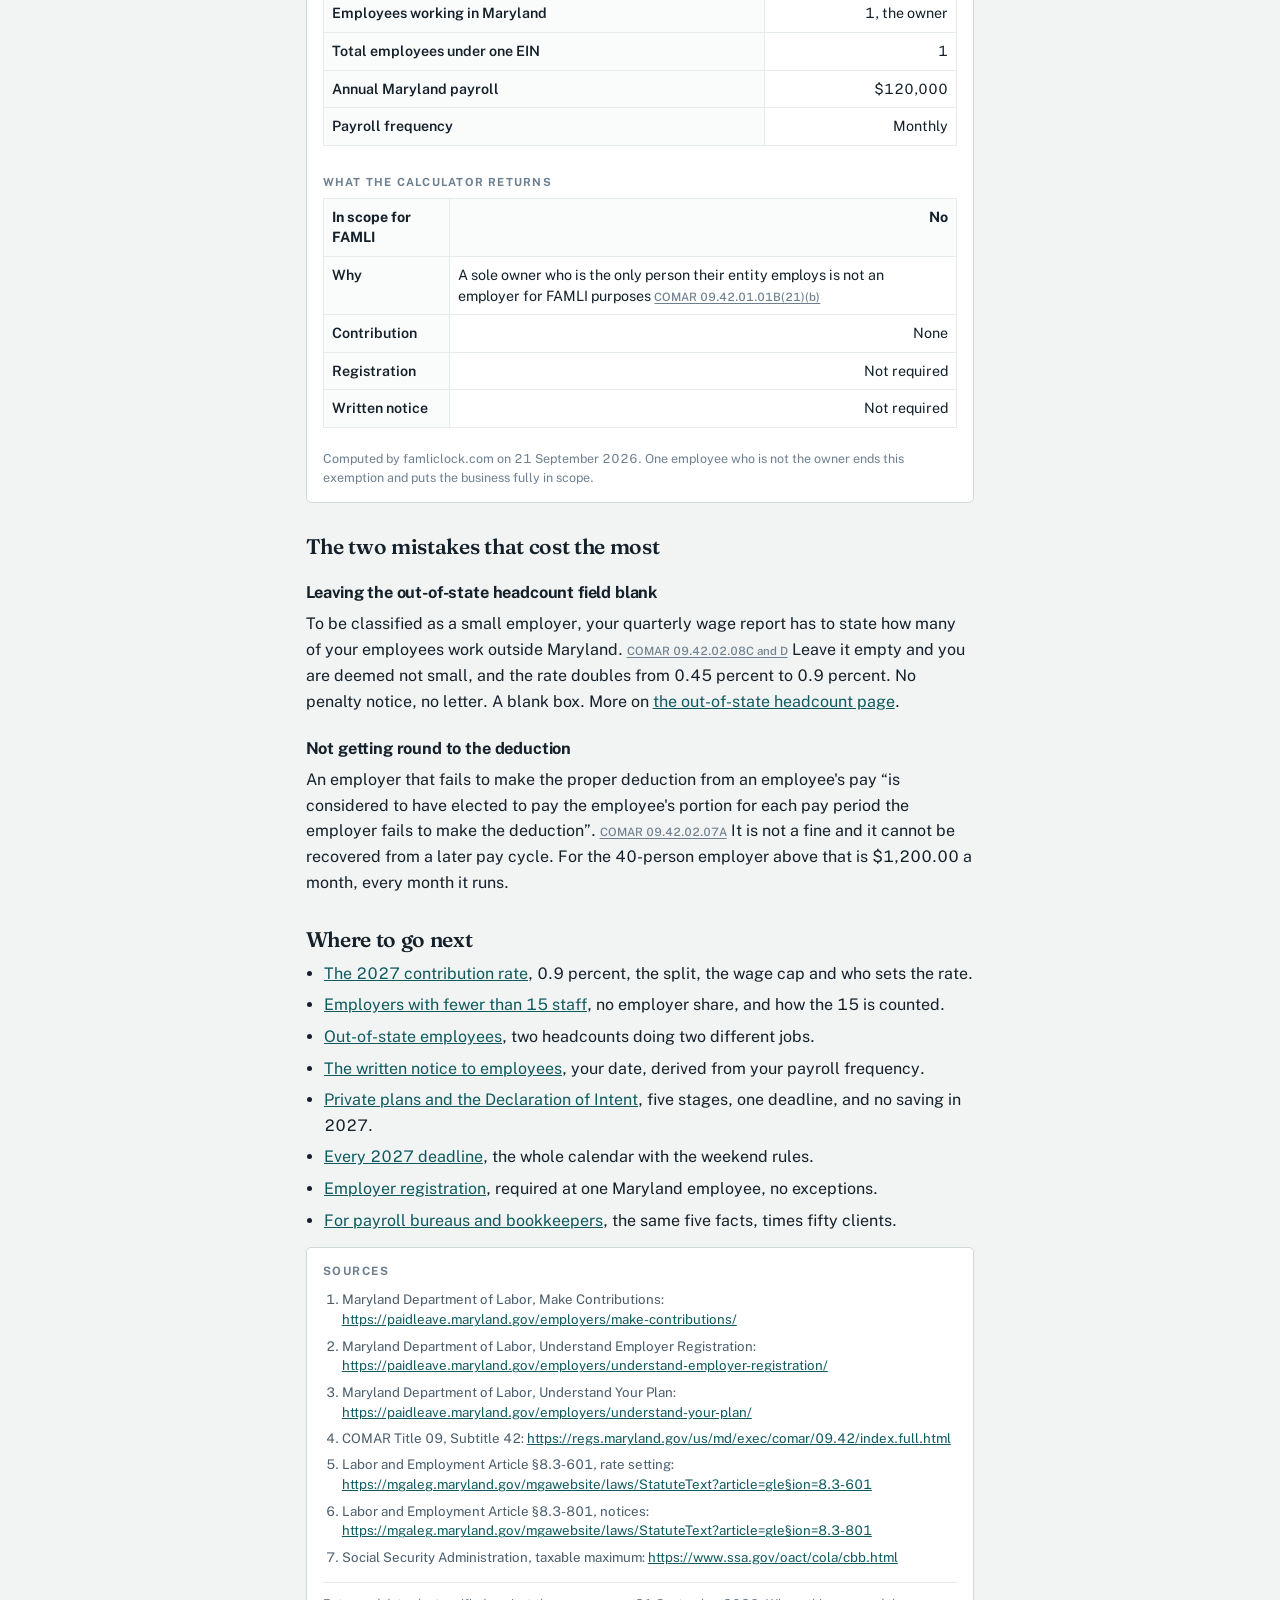
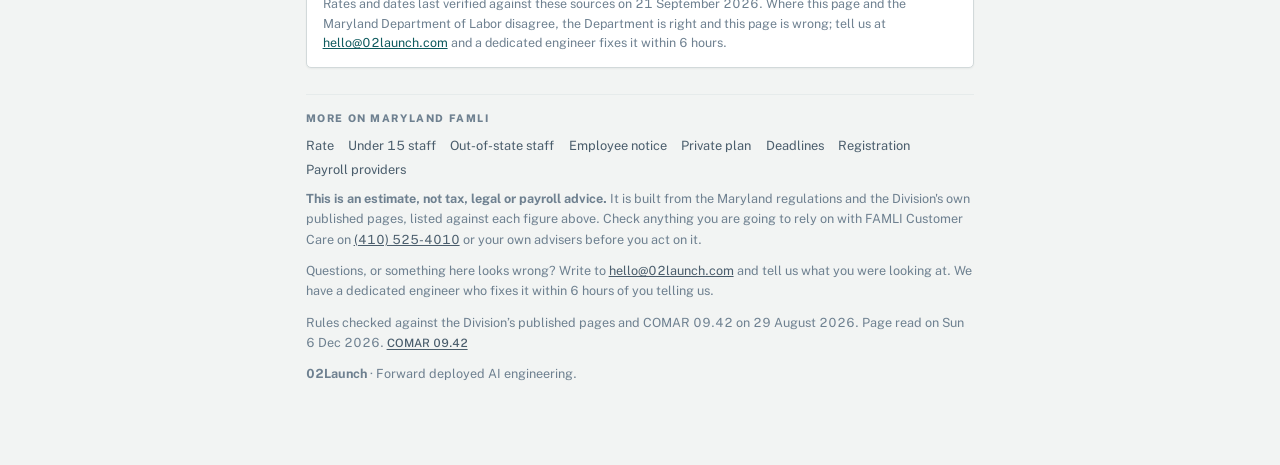
==== commit 1ebf52be: "FAMLI: 2027 Social Security wage cap $192,300, confirmed by SSA 14 Oct 2026; withholding is optional" ====
--- a/index.html
+++ b/index.html
@@ -35,7 +35,7 @@
 <meta name="twitter:description" content="Free calculator for Maryland employers. Your contribution, your notice date, and the 15 November private plan deadline. No sign up.">
 <meta name="theme-color" content="#0E5A5E">
 <script type="application/ld+json">
-{"@context":"https://schema.org","@graph":[{"@type":"WebSite","@id":"https://www.famliclock.com/#website","url":"https://www.famliclock.com/","name":"Maryland FAMLI Clock","inLanguage":"en-US","publisher":{"@id":"https://02launch.com/#org"}},{"@type":"Organization","@id":"https://02launch.com/#org","name":"02Launch","url":"https://02launch.com","description":"Forward deployed AI engineering."},{"@type":"WebApplication","name":"Maryland FAMLI Clock","url":"https://www.famliclock.com/","applicationCategory":"BusinessApplication","operatingSystem":"Any","inLanguage":"en-US","offers":{"@type":"Offer","price":"0","priceCurrency":"USD"},"description":"Free calculator for Maryland employers. Works out your 2027 FAMLI contribution, your employee notice date, and whether you can still file a Declaration of Intent for a private plan before 13 November 2026.","featureList":["2027 FAMLI contribution at 0.9 percent, split employer and employee","Small employer rate for fewer than 15 employees under one EIN","Written notice date derived from payroll frequency","Private plan Declaration of Intent fit check","Printable employer report"],"creator":{"@id":"https://02launch.com/#org"}},{"@type":"FAQPage","mainEntity":[{"@type":"Question","name":"What is the Maryland FAMLI contribution rate for 2027?","acceptedAnswer":{"@type":"Answer","text":"0.90 percent of covered wages, split evenly between employer and employee at 0.45 percent each. Employers with fewer than 15 employees pay no employer share but still withhold and remit the employee share."}},{"@type":"Question","name":"When is the Maryland FAMLI Declaration of Intent due?","acceptedAnswer":{"@type":"Answer","text":"Sunday 15 November 2026 for a private plan covering 2027. Friday 13 November is the last business day before it, which is the practical deadline because FAMLI customer care is closed at the weekend. The Declaration is a five stage process, not a form, and the insurance agent consultation alone typically takes about 15 business days to arrange."}},{"@type":"Question","name":"Do Maryland employers have to give employees written notice?","acceptedAnswer":{"@type":"Answer","text":"Yes. Written notice must reach employees at least one full pay period before the first withholding, which for most employers means December 2026 ahead of contributions starting 1 January 2027."}},{"@type":"Question","name":"How is employer size determined for Maryland FAMLI?","acceptedAnswer":{"@type":"Answer","text":"By total headcount under the same federal EIN, counting employees inside and outside Maryland. Contractors are excluded. Size is recalculated quarterly during 2027 and moves to a four quarter average from 2028."}},{"@type":"Question","name":"When do Maryland FAMLI contributions start?","acceptedAnswer":{"@type":"Answer","text":"Contributions are due on wages paid from 1 January 2027. The first quarterly report and payment, covering January to March 2027, is due 30 April 2027. Benefits do not begin until January 2028, so 2027 is a collection year with no claims in it."}},{"@type":"Question","name":"Is Maryland FAMLI the same as Colorado FAMLI?","acceptedAnswer":{"@type":"Answer","text":"No. Maryland FAMLI is administered by the Maryland Department of Labor and is a separate program from Colorado's paid family and medical leave insurance program of the same name. The rates, deadlines and rules are different and nothing on this site applies to Colorado."}},{"@type":"Question","name":"Is there a wage cap on Maryland FAMLI contributions?","acceptedAnswer":{"@type":"Answer","text":"Yes. Wages are subject to contributions only up to the Social Security wage base each calendar year, per employee. The 2026 figure is 184,500 US dollars and the Social Security Administration publishes the 2027 figure in October 2026."}},{"@type":"Question","name":"Does a private FAMLI plan reduce what a Maryland employer pays in 2027?","acceptedAnswer":{"@type":"Answer","text":"No. An employer with an accepted Declaration of Intent still collects the same contributions from 1 January 2027 and holds them in escrow instead of remitting them to the State. The cash cost is identical; only the destination changes."}}]}]}
+{"@context":"https://schema.org","@graph":[{"@type":"WebSite","@id":"https://www.famliclock.com/#website","url":"https://www.famliclock.com/","name":"Maryland FAMLI Clock","inLanguage":"en-US","publisher":{"@id":"https://02launch.com/#org"}},{"@type":"Organization","@id":"https://02launch.com/#org","name":"02Launch","url":"https://02launch.com","description":"Forward deployed AI engineering."},{"@type":"WebApplication","name":"Maryland FAMLI Clock","url":"https://www.famliclock.com/","applicationCategory":"BusinessApplication","operatingSystem":"Any","inLanguage":"en-US","offers":{"@type":"Offer","price":"0","priceCurrency":"USD"},"description":"Free calculator for Maryland employers. Works out your 2027 FAMLI contribution, your employee notice date, and whether you can still file a Declaration of Intent for a private plan before 13 November 2026.","featureList":["2027 FAMLI contribution at 0.9 percent, split employer and employee","Small employer rate for fewer than 15 employees under one EIN","Written notice date derived from payroll frequency","Private plan Declaration of Intent fit check","Printable employer report"],"creator":{"@id":"https://02launch.com/#org"}},{"@type":"FAQPage","mainEntity":[{"@type":"Question","name":"What is the Maryland FAMLI contribution rate for 2027?","acceptedAnswer":{"@type":"Answer","text":"0.90 percent of covered wages, split evenly between employer and employee at 0.45 percent each. Employers with fewer than 15 employees pay no employer share. They still owe the employee share, and can take it out of pay or cover it themselves."}},{"@type":"Question","name":"When is the Maryland FAMLI Declaration of Intent due?","acceptedAnswer":{"@type":"Answer","text":"Sunday 15 November 2026 for a private plan covering 2027. Friday 13 November is the last business day before it, which is the practical deadline because FAMLI customer care is closed at the weekend. The Declaration is a five stage process, not a form, and the insurance agent consultation alone typically takes about 15 business days to arrange."}},{"@type":"Question","name":"Do Maryland employers have to give employees written notice?","acceptedAnswer":{"@type":"Answer","text":"Yes. Written notice must reach employees at least one full pay period before the first withholding, which for most employers means December 2026 ahead of contributions starting 1 January 2027."}},{"@type":"Question","name":"How is employer size determined for Maryland FAMLI?","acceptedAnswer":{"@type":"Answer","text":"By total headcount under the same federal EIN, counting employees inside and outside Maryland. Contractors are excluded. Size is recalculated quarterly during 2027 and moves to a four quarter average from 2028."}},{"@type":"Question","name":"When do Maryland FAMLI contributions start?","acceptedAnswer":{"@type":"Answer","text":"Contributions are due on wages paid from 1 January 2027. The first quarterly report and payment, covering January to March 2027, is due 30 April 2027. Benefits do not begin until January 2028, so 2027 is a collection year with no claims in it."}},{"@type":"Question","name":"Is Maryland FAMLI the same as Colorado FAMLI?","acceptedAnswer":{"@type":"Answer","text":"No. Maryland FAMLI is administered by the Maryland Department of Labor and is a separate program from Colorado's paid family and medical leave insurance program of the same name. The rates, deadlines and rules are different and nothing on this site applies to Colorado."}},{"@type":"Question","name":"Is there a wage cap on Maryland FAMLI contributions?","acceptedAnswer":{"@type":"Answer","text":"Yes. Wages are subject to contributions only up to the Social Security wage base each calendar year, per employee. The calculator uses the 2027 figure, which the Social Security Administration published on 14 October 2026."}},{"@type":"Question","name":"Does a private FAMLI plan reduce what a Maryland employer pays in 2027?","acceptedAnswer":{"@type":"Answer","text":"No. An employer with an accepted Declaration of Intent still collects the same contributions from 1 January 2027 and holds them in escrow instead of remitting them to the State. The cash cost is identical; only the destination changes."}}]}]}
 </script>
 <link rel="preconnect" href="https://fonts.googleapis.com">
 <link rel="preconnect" href="https://fonts.gstatic.com" crossorigin>
@@ -868,7 +868,8 @@
 wages</b> from 1 January 2027, split evenly between employer and employee at 0.45 percent
 each, on wages up to the Social Security wage base per employee per year. <span class="src"><a href="https://paidleave.maryland.gov/employers/make-contributions/" target="_blank" rel="noopener">Maryland Department of Labor</a></span>
 Employers with <b>fewer than 15 employees</b>, counted across every state under one federal
-EIN, pay no employer share at all, but still withhold and remit the employee half.
+EIN, pay no employer share. They still owe the employee half, and can take it out of pay or
+cover it themselves. <span class="src"><a href="https://regs.maryland.gov/us/md/exec/comar/09.42/index.full.html" target="_blank" rel="noopener">COMAR 09.42.02.05B</a></span>
 <span class="src"><a href="https://regs.maryland.gov/us/md/exec/comar/09.42/index.full.html" target="_blank" rel="noopener">COMAR 09.42.02.06D</a></span></p>
 <p>The program is administered by the <b>Maryland Department of Labor, FAMLI Division</b>.
 Contributions run for a full year before anyone can claim anything: benefits begin in January
@@ -892,8 +893,8 @@
 and it blocks everything else.</td></tr>
 <tr><th>1 Sep to 15 Nov 2026</th><td>Declaration of Intent, private plans only. Friday 13
 November is the last business day before the close.</td></tr>
-<tr><th>October 2026</th><td>The Social Security Administration sets the wage base for the
-contribution year. Every figure on this page moves when it lands.</td></tr>
+<tr><th>14 October 2026</th><td>The Social Security Administration set the 2027 wage base.
+The calculator uses it.</td></tr>
 <tr><th>December 2026, your own date</th><td>Written notice to employees, at least one full
 pay period before your first 2027 withholding.</td></tr>
 <tr><th>1 January 2027</th><td>Withholding starts, on wages paid from this date.</td></tr>
@@ -913,8 +914,8 @@
 <h2>Three worked examples</h2>
 <p>Each of these was computed by the calculator on this page, not worked out by hand. Enter
 your own figures above and you get the same treatment plus a printable report.</p>
-<div class="wex"><h3>A small employer: 12 staff, all in Maryland, paid every two weeks</h3><div class="tblwrap"><table class="tbl"><caption>What was entered</caption><tbody><tr><th>Employees working in Maryland</th><td class="num">12</td></tr><tr><th>Total employees under one EIN</th><td class="num">12</td></tr><tr><th>Annual Maryland payroll</th><td class="num">$780,000</td></tr><tr><th>Payroll frequency</th><td class="num">Every two weeks</td></tr></tbody></table></div><div class="tblwrap"><table class="tbl"><caption>What the calculator returns</caption><tbody><tr><th>Band</th><td class="num">Small employer, under 15</td></tr><tr><th>Rate applied</th><td class="num">0.45%</td></tr><tr><th>Employer share, full year 2027</th><td class="num">$0.00</td></tr><tr><th>Employee share, full year 2027</th><td class="num">$3,510.00</td></tr><tr class="total"><th>Total for 2027</th><td class="num">$3,510.00</td></tr><tr><th>Written notice due, safe default</th><td class="num">1 December 2026</td></tr><tr><th>First payment, Q1 wages, due 30 April 2027</th><td class="num">$877.50</td></tr></tbody></table></div><p class="basis">Computed by famliclock.com from the published 2027 rate of 0.9 percent, on 21 September 2026. No employee in this example is paid above the Social Security wage base, so these figures do not change when the cap is updated. Estimates, not a filing.</p></div>
-<div class="wex"><h3>A larger employer: 40 staff, all in Maryland, paid monthly</h3><div class="tblwrap"><table class="tbl"><caption>What was entered</caption><tbody><tr><th>Employees working in Maryland</th><td class="num">40</td></tr><tr><th>Total employees under one EIN</th><td class="num">40</td></tr><tr><th>Annual Maryland payroll</th><td class="num">$3,200,000</td></tr><tr><th>Payroll frequency</th><td class="num">Monthly</td></tr></tbody></table></div><div class="tblwrap"><table class="tbl"><caption>What the calculator returns</caption><tbody><tr><th>Band</th><td class="num">Standard, 15 or more</td></tr><tr><th>Rate applied</th><td class="num">0.90%</td></tr><tr><th>Employer share, full year 2027</th><td class="num">$14,400.00</td></tr><tr><th>Employee share, full year 2027</th><td class="num">$14,400.00</td></tr><tr class="total"><th>Total for 2027</th><td class="num">$28,800.00</td></tr><tr><th>Cost of absorbing the employee half instead</th><td class="num">$14,400.00 more a year</td></tr><tr><th>First payment, Q1 wages, due 30 April 2027</th><td class="num">$7,200.00</td></tr></tbody></table></div><p class="basis">Computed by famliclock.com from the published 2027 rate of 0.9 percent, on 21 September 2026. No employee in this example is paid above the Social Security wage base, so these figures do not change when the cap is updated. Estimates, not a filing.</p></div>
+<div class="wex"><h3>A small employer: 12 staff, all in Maryland, paid every two weeks</h3><div class="tblwrap"><table class="tbl"><caption>What was entered</caption><tbody><tr><th>Employees working in Maryland</th><td class="num">12</td></tr><tr><th>Total employees under one EIN</th><td class="num">12</td></tr><tr><th>Annual Maryland payroll</th><td class="num">$780,000</td></tr><tr><th>Payroll frequency</th><td class="num">Every two weeks</td></tr></tbody></table></div><div class="tblwrap"><table class="tbl"><caption>What the calculator returns</caption><tbody><tr><th>Band</th><td class="num">Small employer, under 15</td></tr><tr><th>Rate applied</th><td class="num">0.45%</td></tr><tr><th>Employer share, full year 2027</th><td class="num">$0.00</td></tr><tr><th>Employee share, full year 2027, from pay or paid by you</th><td class="num">$3,510.00</td></tr><tr class="total"><th>Total for 2027</th><td class="num">$3,510.00</td></tr><tr><th>Written notice due, safe default</th><td class="num">1 December 2026</td></tr><tr><th>First payment, Q1 wages, due 30 April 2027</th><td class="num">$877.50</td></tr></tbody></table></div><p class="basis">Computed by famliclock.com from the published 2027 rate of 0.9 percent, on 21 September 2026. No employee in this example is paid above the Social Security wage base, so these figures do not change when the cap is updated. Estimates, not a filing.</p></div>
+<div class="wex"><h3>A larger employer: 40 staff, all in Maryland, paid monthly</h3><div class="tblwrap"><table class="tbl"><caption>What was entered</caption><tbody><tr><th>Employees working in Maryland</th><td class="num">40</td></tr><tr><th>Total employees under one EIN</th><td class="num">40</td></tr><tr><th>Annual Maryland payroll</th><td class="num">$3,200,000</td></tr><tr><th>Payroll frequency</th><td class="num">Monthly</td></tr></tbody></table></div><div class="tblwrap"><table class="tbl"><caption>What the calculator returns</caption><tbody><tr><th>Band</th><td class="num">Standard, 15 or more</td></tr><tr><th>Rate applied</th><td class="num">0.90%</td></tr><tr><th>Employer share, full year 2027</th><td class="num">$14,400.00</td></tr><tr><th>Employee share, full year 2027, from pay or paid by you</th><td class="num">$14,400.00</td></tr><tr class="total"><th>Total for 2027</th><td class="num">$28,800.00</td></tr><tr><th>Cost of absorbing the employee half instead</th><td class="num">$14,400.00 more a year</td></tr><tr><th>First payment, Q1 wages, due 30 April 2027</th><td class="num">$7,200.00</td></tr></tbody></table></div><p class="basis">Computed by famliclock.com from the published 2027 rate of 0.9 percent, on 21 September 2026. No employee in this example is paid above the Social Security wage base, so these figures do not change when the cap is updated. Estimates, not a filing.</p></div>
 <div class="wex"><h3>A sole owner who is the only person the business employs</h3><div class="tblwrap"><table class="tbl"><caption>What was entered</caption><tbody><tr><th>Employees working in Maryland</th><td class="num">1, the owner</td></tr><tr><th>Total employees under one EIN</th><td class="num">1</td></tr><tr><th>Annual Maryland payroll</th><td class="num">$120,000</td></tr><tr><th>Payroll frequency</th><td class="num">Monthly</td></tr></tbody></table></div><div class="tblwrap"><table class="tbl"><caption>What the calculator returns</caption><tbody><tr class="total"><th>In scope for FAMLI</th><td class="num">No</td></tr><tr><th>Why</th><td class="txt">A sole owner who is the only person their entity employs is not an employer for FAMLI purposes <span class="src"><a href="https://regs.maryland.gov/us/md/exec/comar/09.42/index.full.html" target="_blank" rel="noopener">COMAR 09.42.01.01B(21)(b)</a></span></td></tr><tr><th>Contribution</th><td class="num">None</td></tr><tr><th>Registration</th><td class="num">Not required</td></tr><tr><th>Written notice</th><td class="num">Not required</td></tr></tbody></table></div><p class="basis">Computed by famliclock.com on 21 September 2026. One employee who is not the owner ends this exemption and puts the business fully in scope.</p></div>
 
 <h2>The two mistakes that cost the most</h2>
@@ -959,7 +960,7 @@
 <li>COMAR Title 09, Subtitle 42: <a href="https://regs.maryland.gov/us/md/exec/comar/09.42/index.full.html" target="_blank" rel="noopener">https://regs.maryland.gov/us/md/exec/comar/09.42/index.full.html</a></li>
 <li>Labor and Employment Article &sect;8.3-601, rate setting: <a href="https://mgaleg.maryland.gov/mgawebsite/laws/StatuteText?article=gle&section=8.3-601" target="_blank" rel="noopener">https://mgaleg.maryland.gov/mgawebsite/laws/StatuteText?article=gle&section=8.3-601</a></li>
 <li>Labor and Employment Article &sect;8.3-801, notices: <a href="https://mgaleg.maryland.gov/mgawebsite/laws/StatuteText?article=gle&section=8.3-801" target="_blank" rel="noopener">https://mgaleg.maryland.gov/mgawebsite/laws/StatuteText?article=gle&section=8.3-801</a></li>
-<li>Social Security Administration, taxable maximum: <a href="https://www.ssa.gov/faqs/en/questions/KA-02387.html" target="_blank" rel="noopener">https://www.ssa.gov/faqs/en/questions/KA-02387.html</a></li>
+<li>Social Security Administration, taxable maximum: <a href="https://www.ssa.gov/oact/cola/cbb.html" target="_blank" rel="noopener">https://www.ssa.gov/oact/cola/cbb.html</a></li>
 </ol>
 <p class="verified">Rates and dates last verified against these sources on 21 September 2026. Where
 this page and the Maryland Department of Labor disagree, the Department is right and this page
@@ -1032,10 +1033,10 @@
        year; set it true, with the SSA announcement date, when SSA publishes the
        cap for the contribution year. famli_ref.py carries the same four values
        and run-fixtures.js fails if the two files disagree. */
-    wage_cap: 184500,
-    wage_cap_year: 2026,
-    wage_cap_confirmed: false,
-    wage_cap_confirmed_on: null,      // ISO date of the SSA announcement, once confirmed.
+    wage_cap: 192300,
+    wage_cap_year: 2027,
+    wage_cap_confirmed: true,
+    wage_cap_confirmed_on: '2026-10-14',      // ISO date of the SSA announcement, once confirmed.
     total_rate_bp: 90,                // 0.90% expressed in basis points
     small_rate_bp: 45,                // 0.45%
     small_employer_threshold: 15,
@@ -1115,7 +1116,7 @@
     privatePlans: 'https://paidleave.maryland.gov/employers/understand-your-plan/',
     consultForm:  'https://paidleave.maryland.gov/files/proof-of-private-plan-consultation.pdf',
     privateFaq:   'https://paidleave.maryland.gov/files/famli-faqs-private-plans-april-2026.pdf',
-    ssaCap:       'https://www.ssa.gov/faqs/en/questions/KA-02387.html',
+    ssaCap:       'https://www.ssa.gov/oact/cola/cbb.html',
     notices:      'https://mgaleg.maryland.gov/mgawebsite/laws/StatuteText?article=gle&section=8.3-801',
     rate:         'https://mgaleg.maryland.gov/mgawebsite/laws/StatuteText?article=gle&section=8.3-601',
     penalties:    'https://mgaleg.maryland.gov/mgawebsite/laws/StatuteText?article=gle&section=8.3-903'
@@ -1713,7 +1714,7 @@
   if (p==='P3_notice'){
     return { eyebrow:'Your next move', task:'Put your withholding notice to employees in writing.',
       date:r.notice.notice_by,
-      why:'You must tell employees in writing at least one full pay period before you start withholding. Miss it and you can still withhold, but the notice obligation is on every Maryland employer and the Division has not published a template, so you are writing it yourself.' };
+      why:'You must tell employees in writing at least one full pay period before you start withholding. The contribution rules set no penalty for a late notice, but any pay period you do not deduct is yours to pay, and you cannot take it back from a later paycheck. The Division has not published a template, so you are writing it yourself.' };
   }
   if (p==='P4_live'){
     return { eyebrow:'Your next move', task:'File your first quarterly report and pay Q1.',
@@ -2029,8 +2030,8 @@
    entered, the derived result and the share URL, so a reply can be about their
    actual numbers. The capture block on the page states this before they submit. */
 var W3_KEY = '582eb9f4-85fe-408c-8121-612973de4d87';
-var CONSENT_VERSION = 'CONSENT-v1.0';
-var CONSENT_TEXT = 'Email me before each of my Maryland FAMLI dates, and when the 2027 Social Security wage cap is confirmed in October.';
+var CONSENT_VERSION = 'CONSENT-v1.1';
+var CONSENT_TEXT = 'Email me before each of my Maryland FAMLI dates.';
 
 function coverHTML(r){
   var f = {weekly:'Weekly',biweekly:'Every two weeks',semimonthly:'Twice a month',monthly:'Monthly'}[r.pay_frequency];
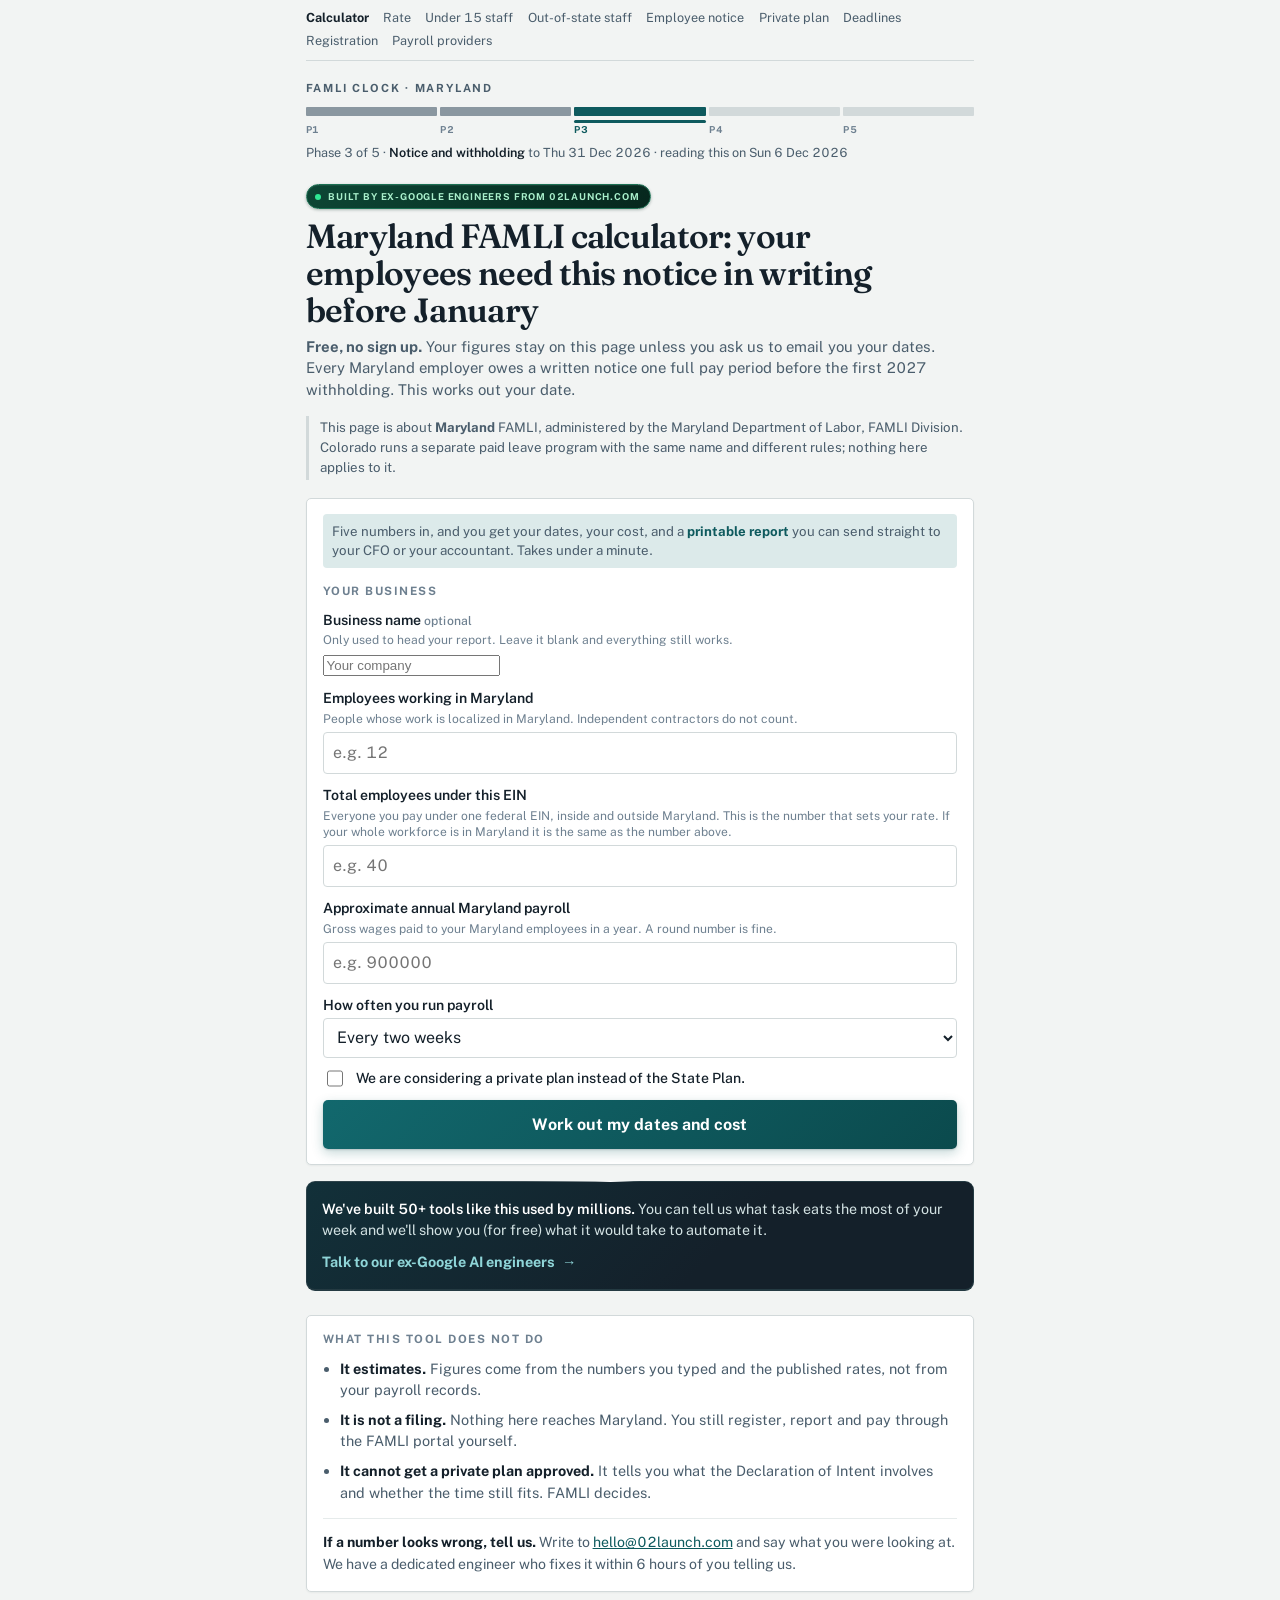
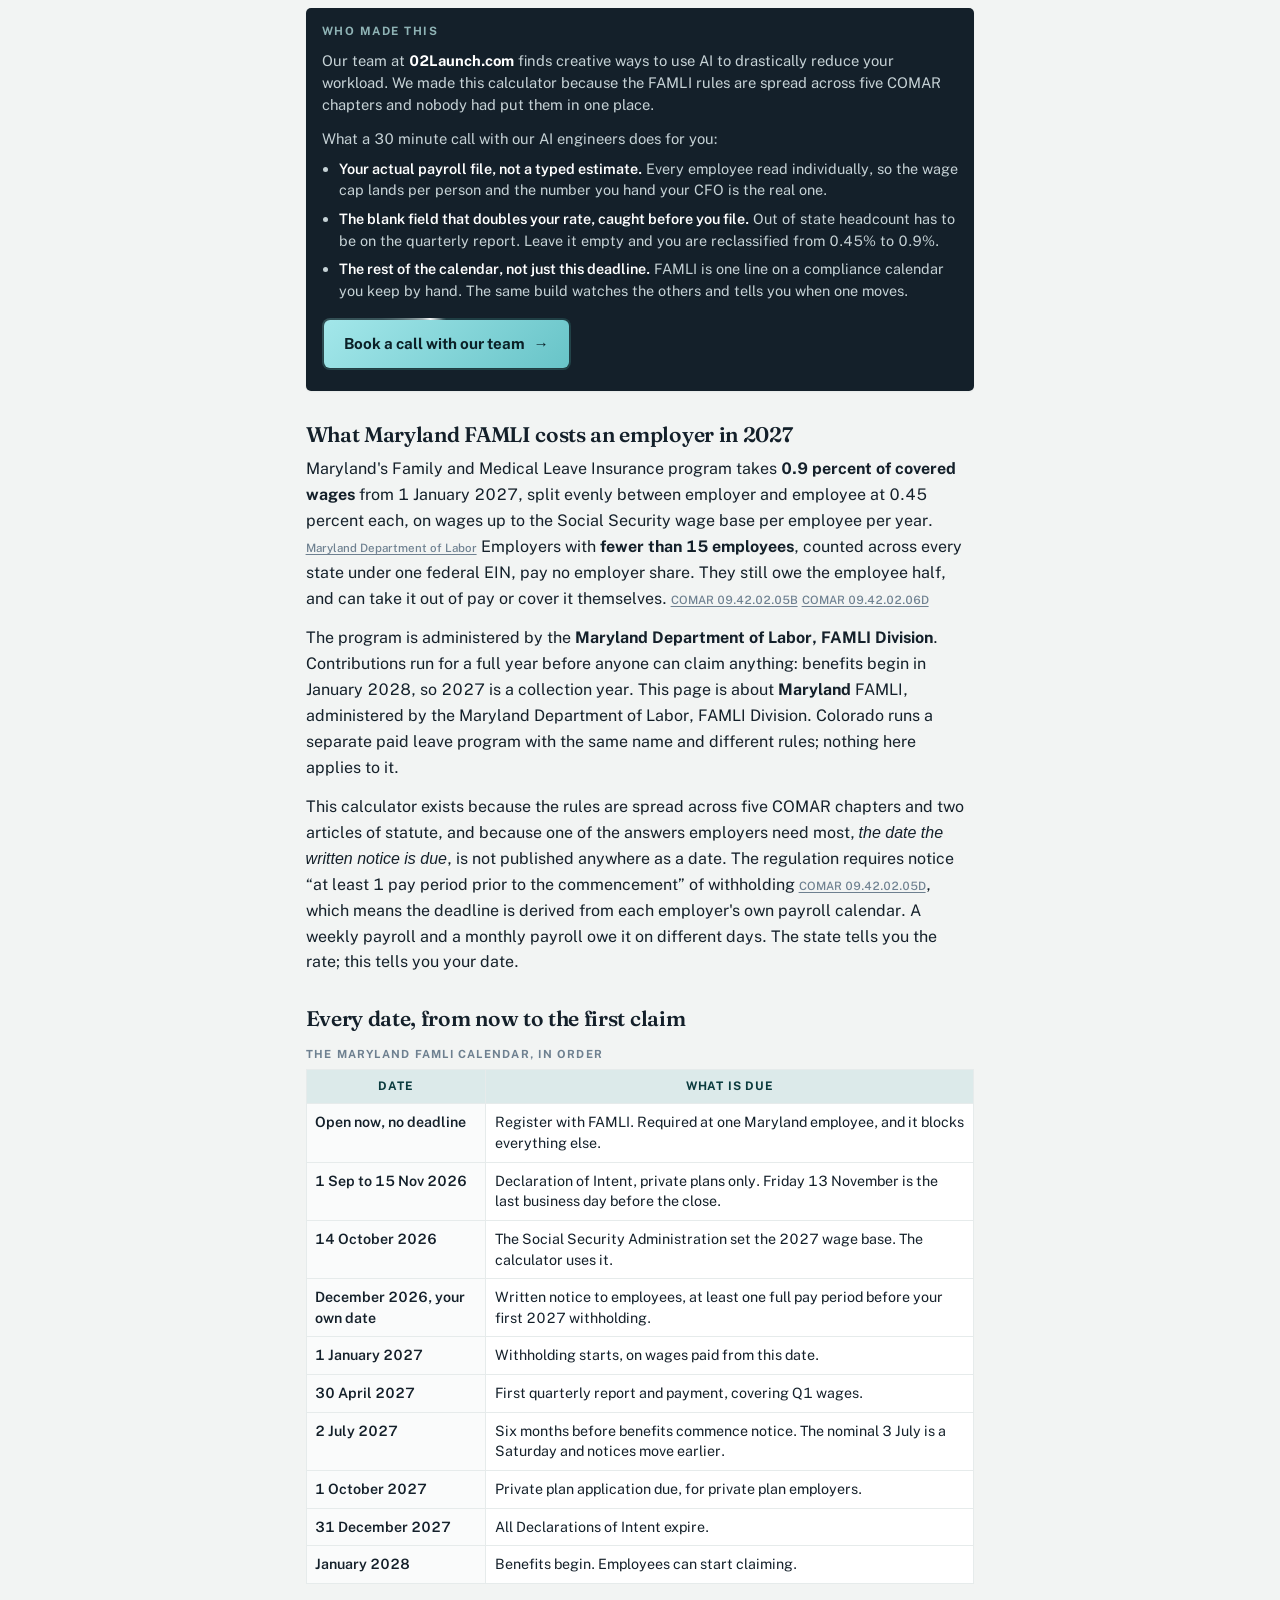
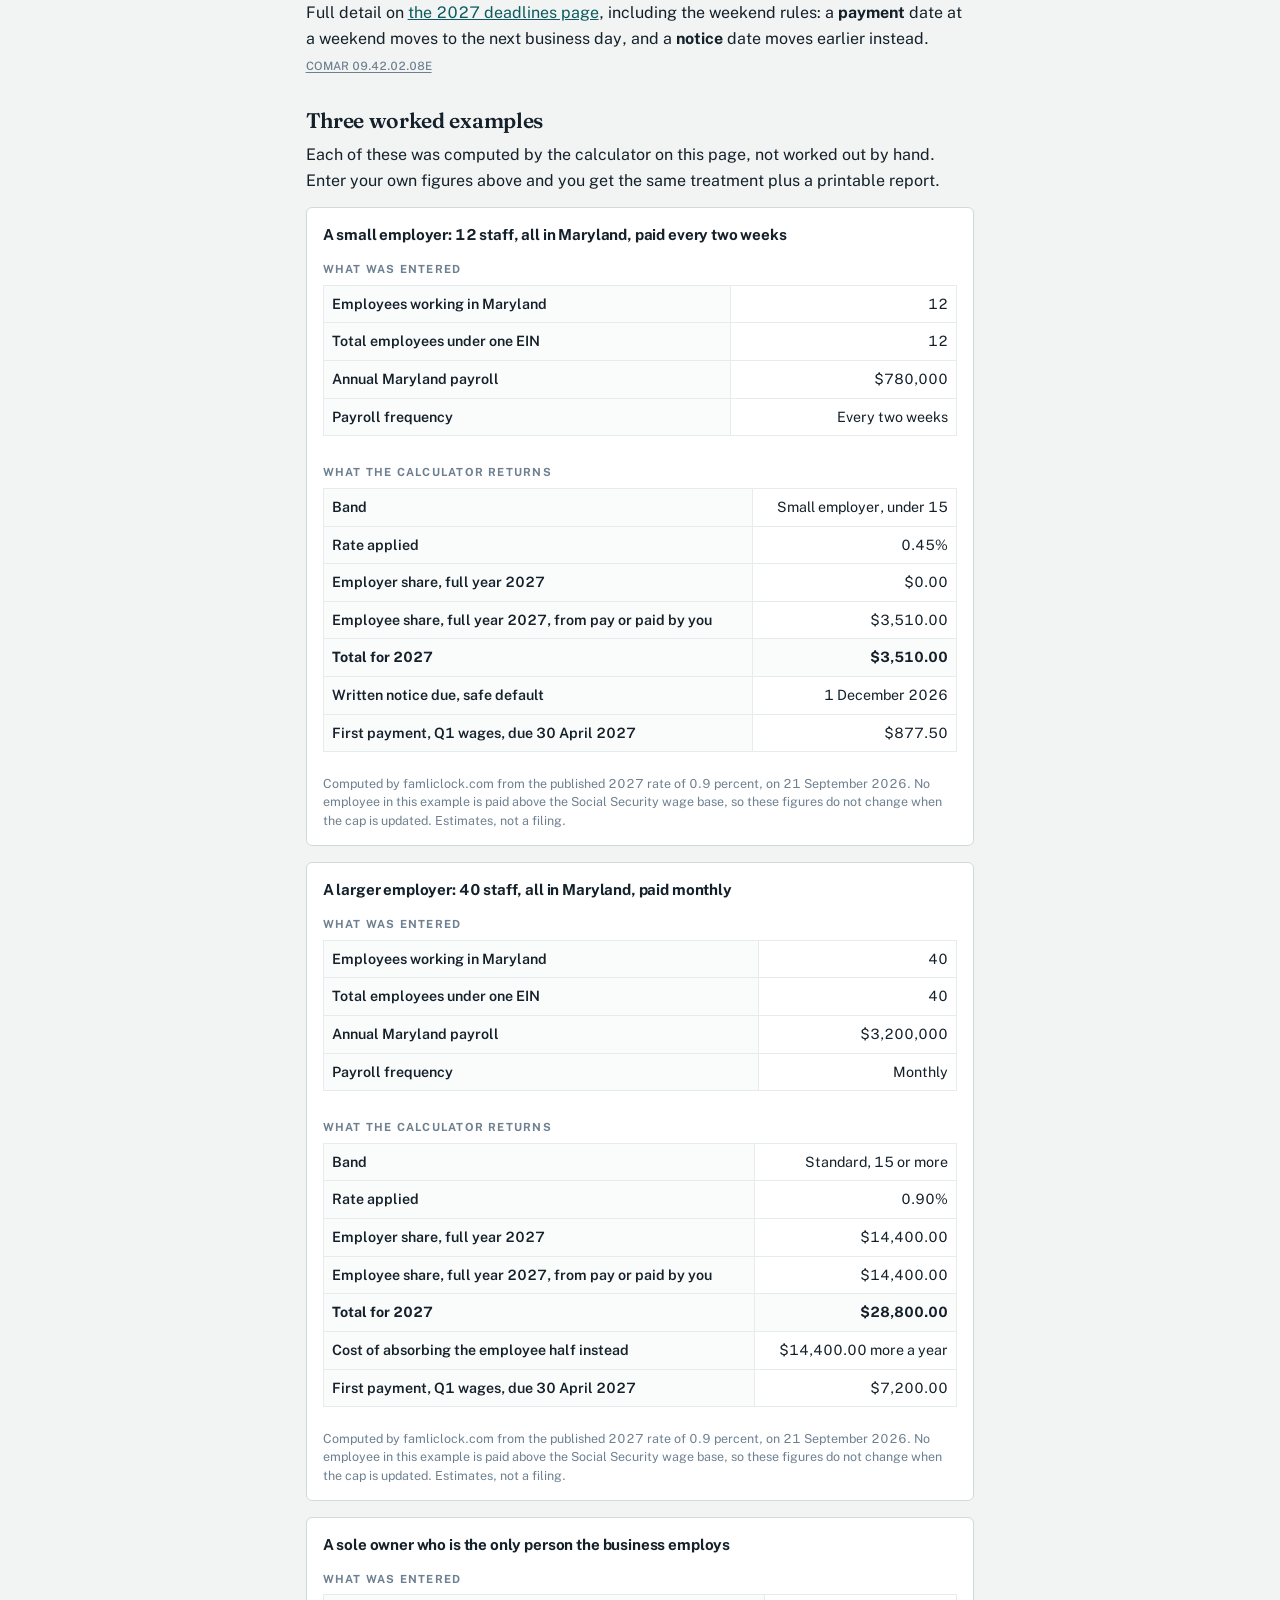
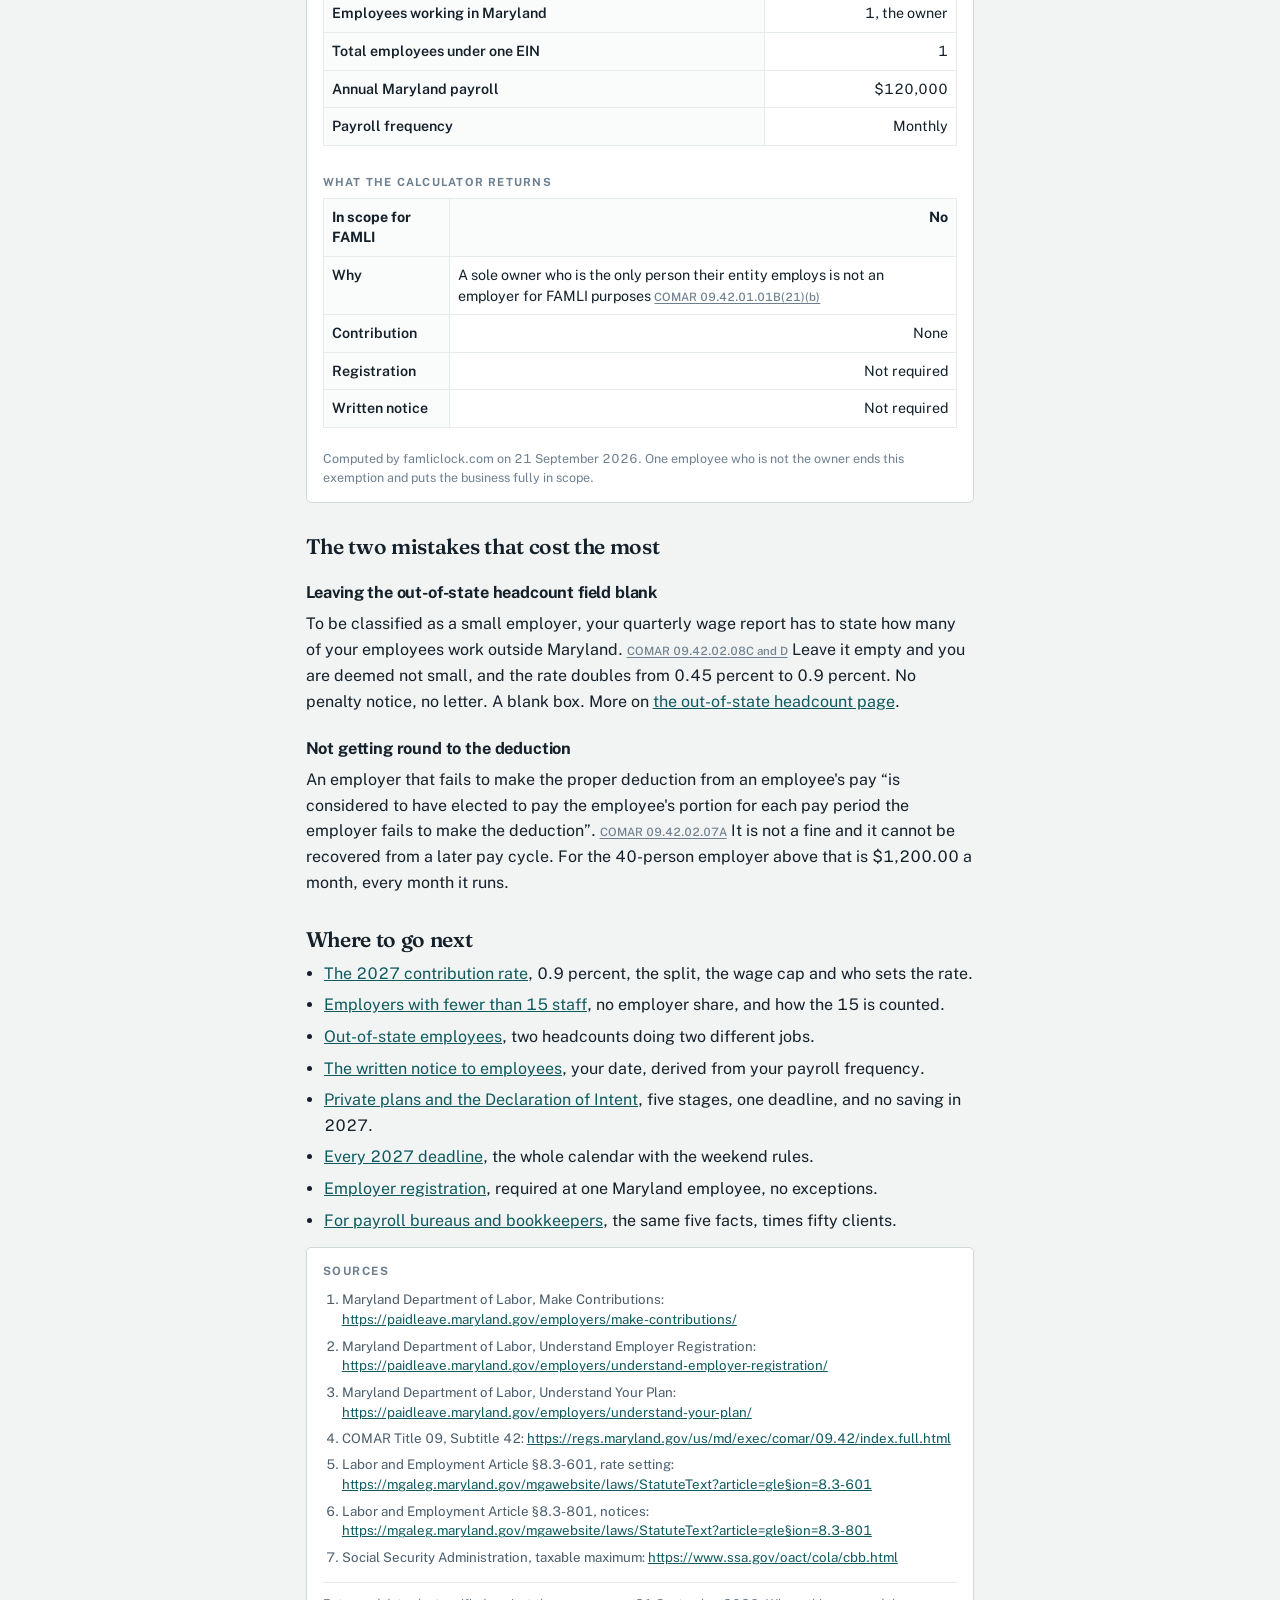
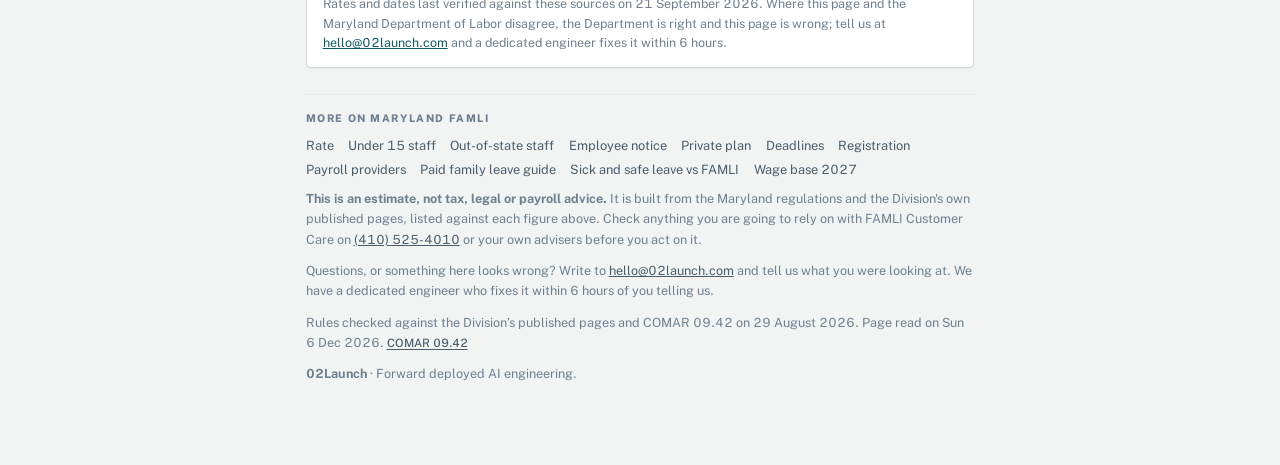
==== commit 370ec08a: "FAMLI SEO batch: paid family leave hub, sick and safe leave vs FAMLI, 2027 wage base page; rate page" ====
--- a/index.html
+++ b/index.html
@@ -750,7 +750,6 @@
 <div class="wrap">
 
 <nav class="topbar noprint" aria-label="FAMLI Clock pages">
-<a class="home" href="/">FAMLI Clock &middot; Maryland</a>
 <a class="nl" href="/" aria-current="page">Calculator</a>
 <a class="nl" href="/contribution-rate-2027">Rate</a>
 <a class="nl" href="/small-employer">Under 15 staff</a>
@@ -967,7 +966,7 @@
 is wrong; tell us at <a href="mailto:hello@02launch.com?subject=FAMLI%20Clock%3A%20this%20looks%20wrong">hello@02launch.com</a>
 and a dedicated engineer fixes it within 6 hours.</p></div>
 
-<div class="footmap noprint"><div class="fmcap">More on Maryland FAMLI</div><ul><li><a href="/contribution-rate-2027">Rate</a></li><li><a href="/small-employer">Under 15 staff</a></li><li><a href="/out-of-state-employees">Out-of-state staff</a></li><li><a href="/employee-notice">Employee notice</a></li><li><a href="/private-plan-declaration-of-intent">Private plan</a></li><li><a href="/deadlines-2027">Deadlines</a></li><li><a href="/registration">Registration</a></li><li><a href="/payroll-providers">Payroll providers</a></li></ul></div>
+<div class="footmap noprint"><div class="fmcap">More on Maryland FAMLI</div><ul><li><a href="/contribution-rate-2027">Rate</a></li><li><a href="/small-employer">Under 15 staff</a></li><li><a href="/out-of-state-employees">Out-of-state staff</a></li><li><a href="/employee-notice">Employee notice</a></li><li><a href="/private-plan-declaration-of-intent">Private plan</a></li><li><a href="/deadlines-2027">Deadlines</a></li><li><a href="/registration">Registration</a></li><li><a href="/payroll-providers">Payroll providers</a></li><li><a href="/maryland-paid-family-leave">Paid family leave guide</a></li><li><a href="/sick-and-safe-leave-vs-famli">Sick and safe leave vs FAMLI</a></li><li><a href="/social-security-wage-base-2027">Wage base 2027</a></li></ul></div>
 
 <!-- =====================================================================
      EMAIL CAPTURE: NOT BUILT. BLOCKED, DELIBERATELY.
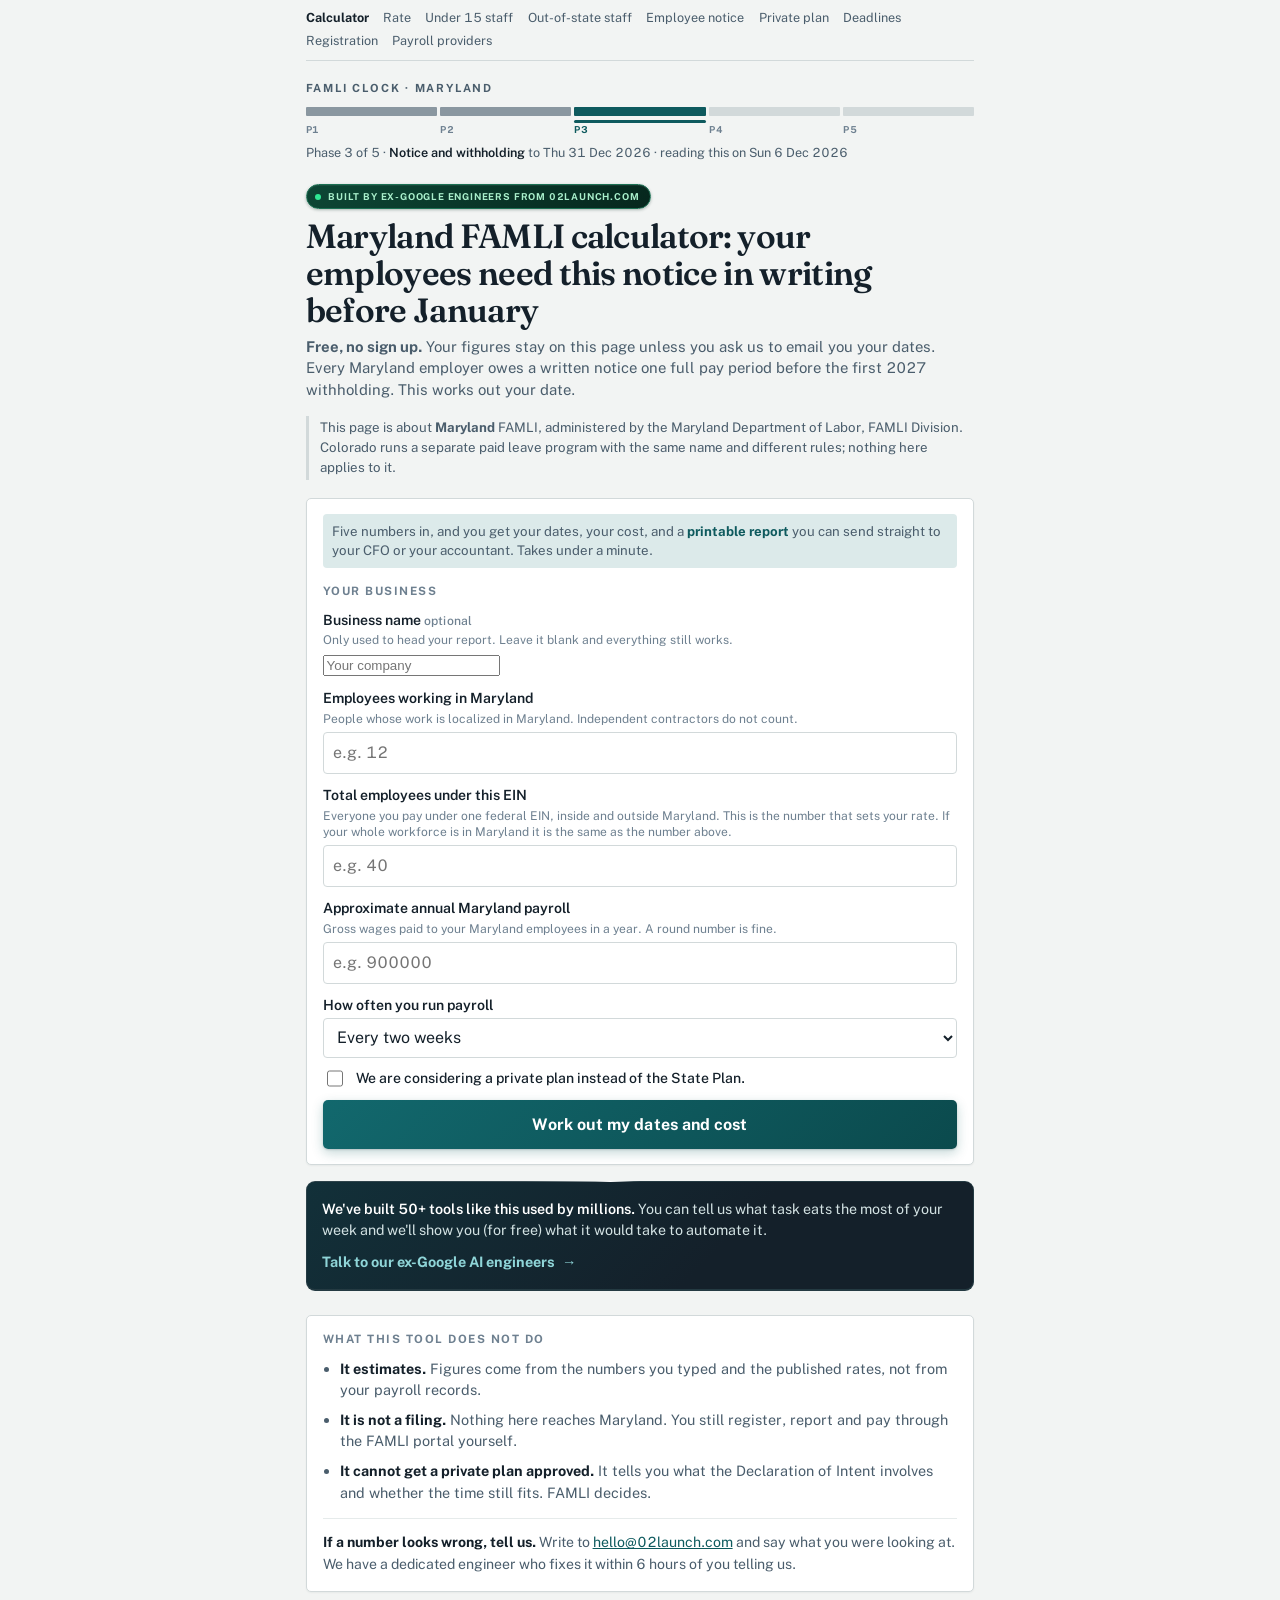
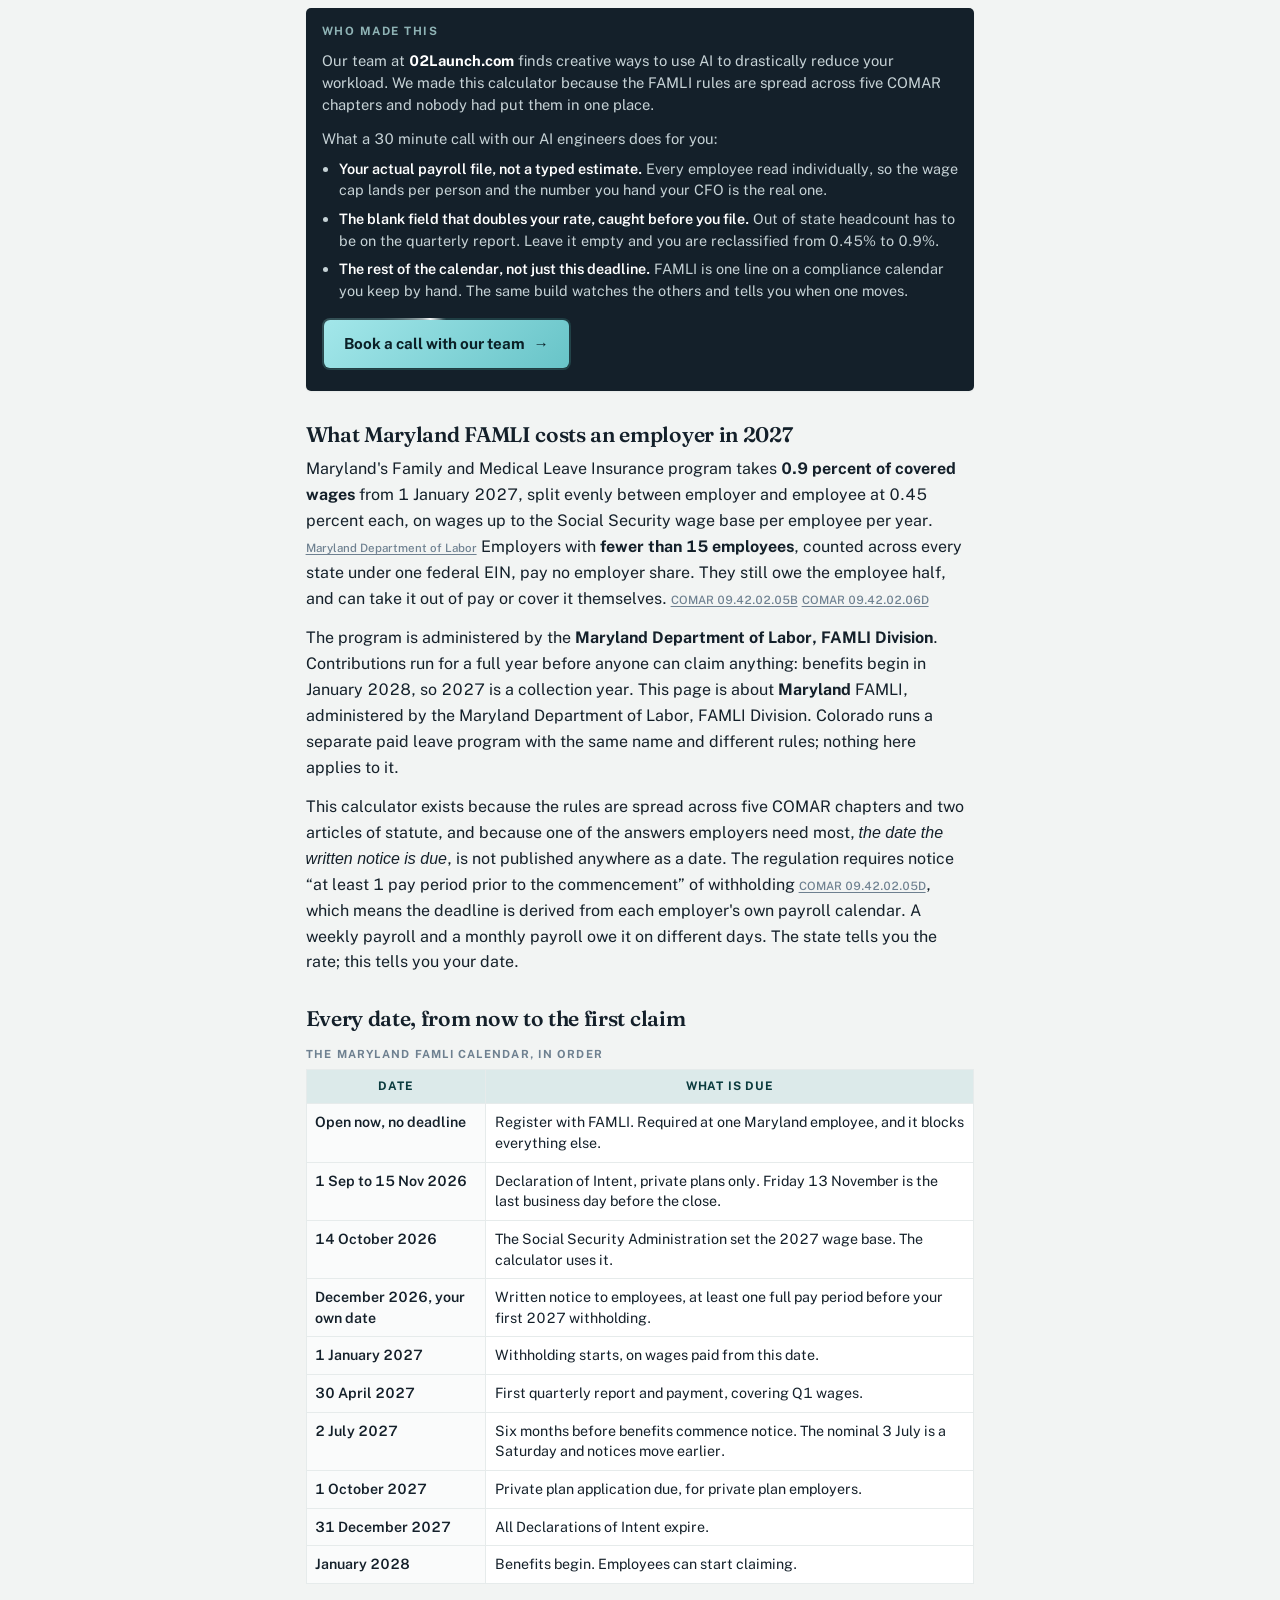
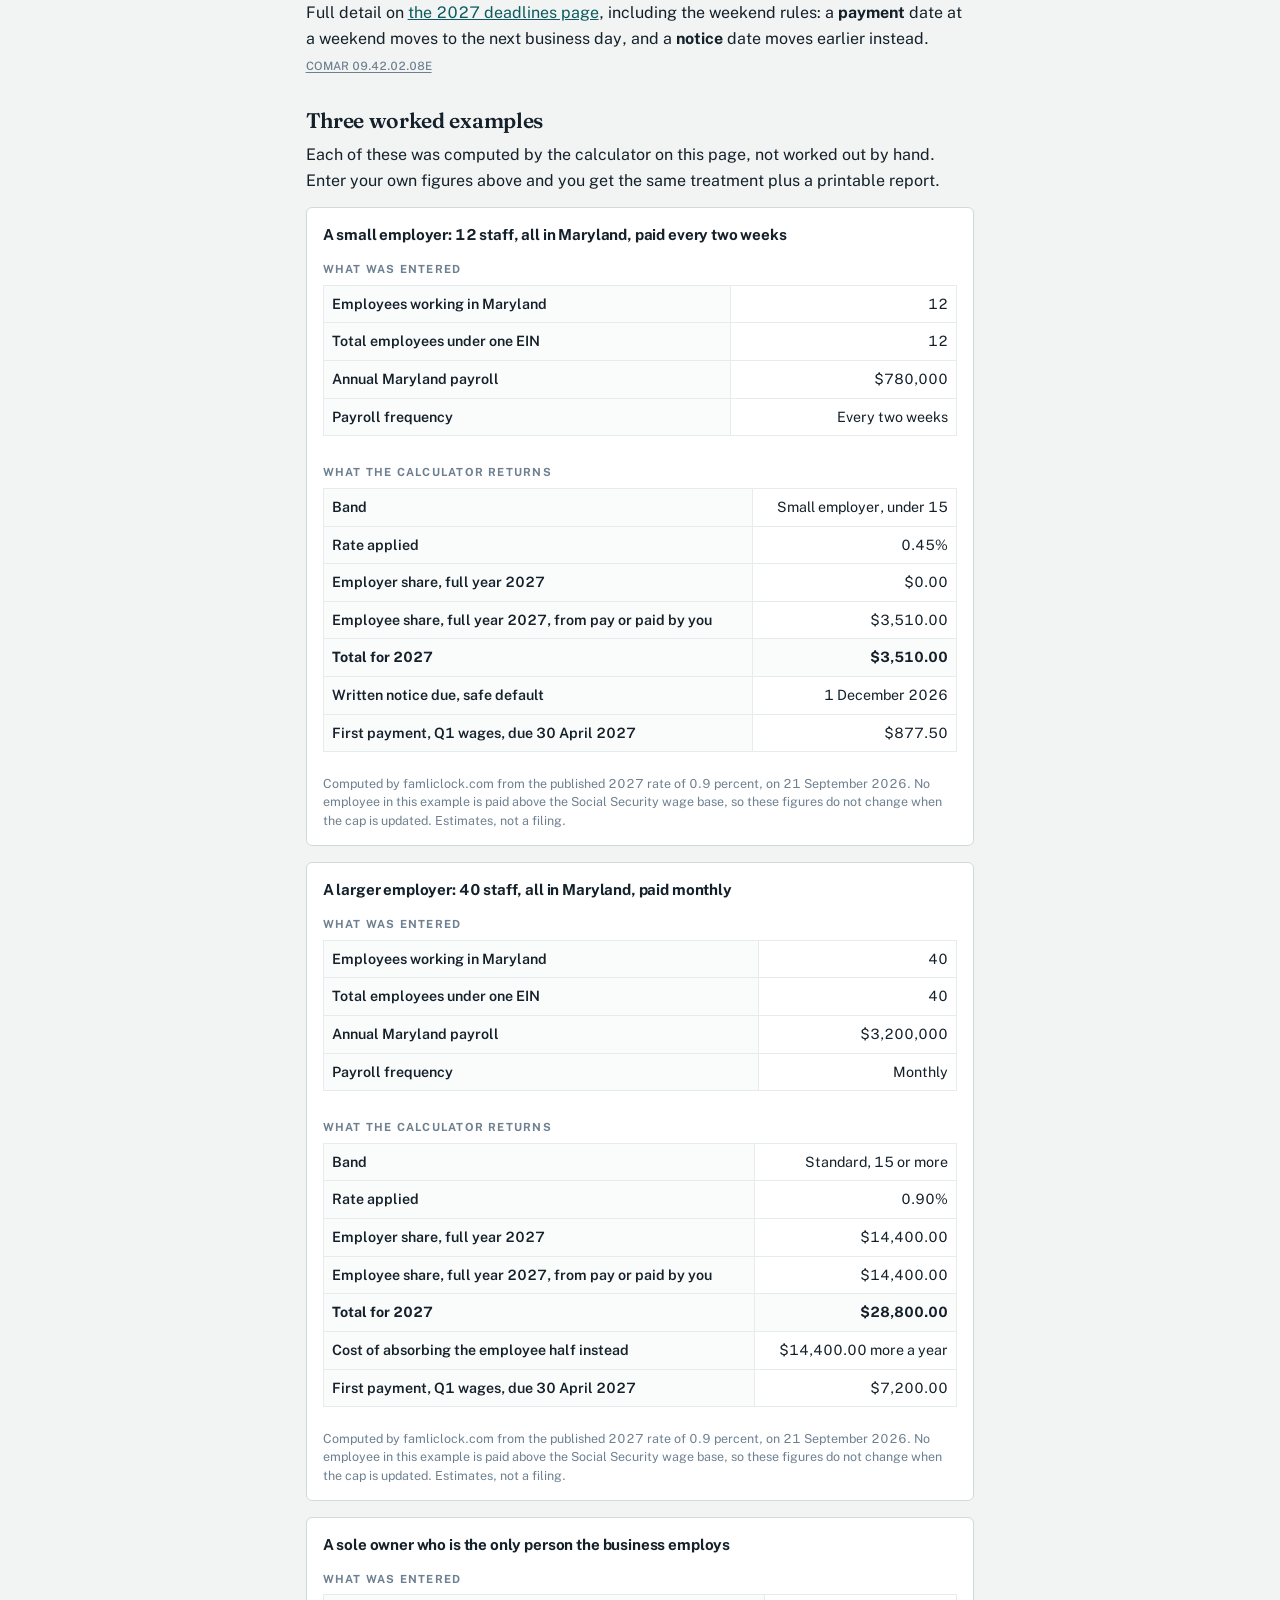
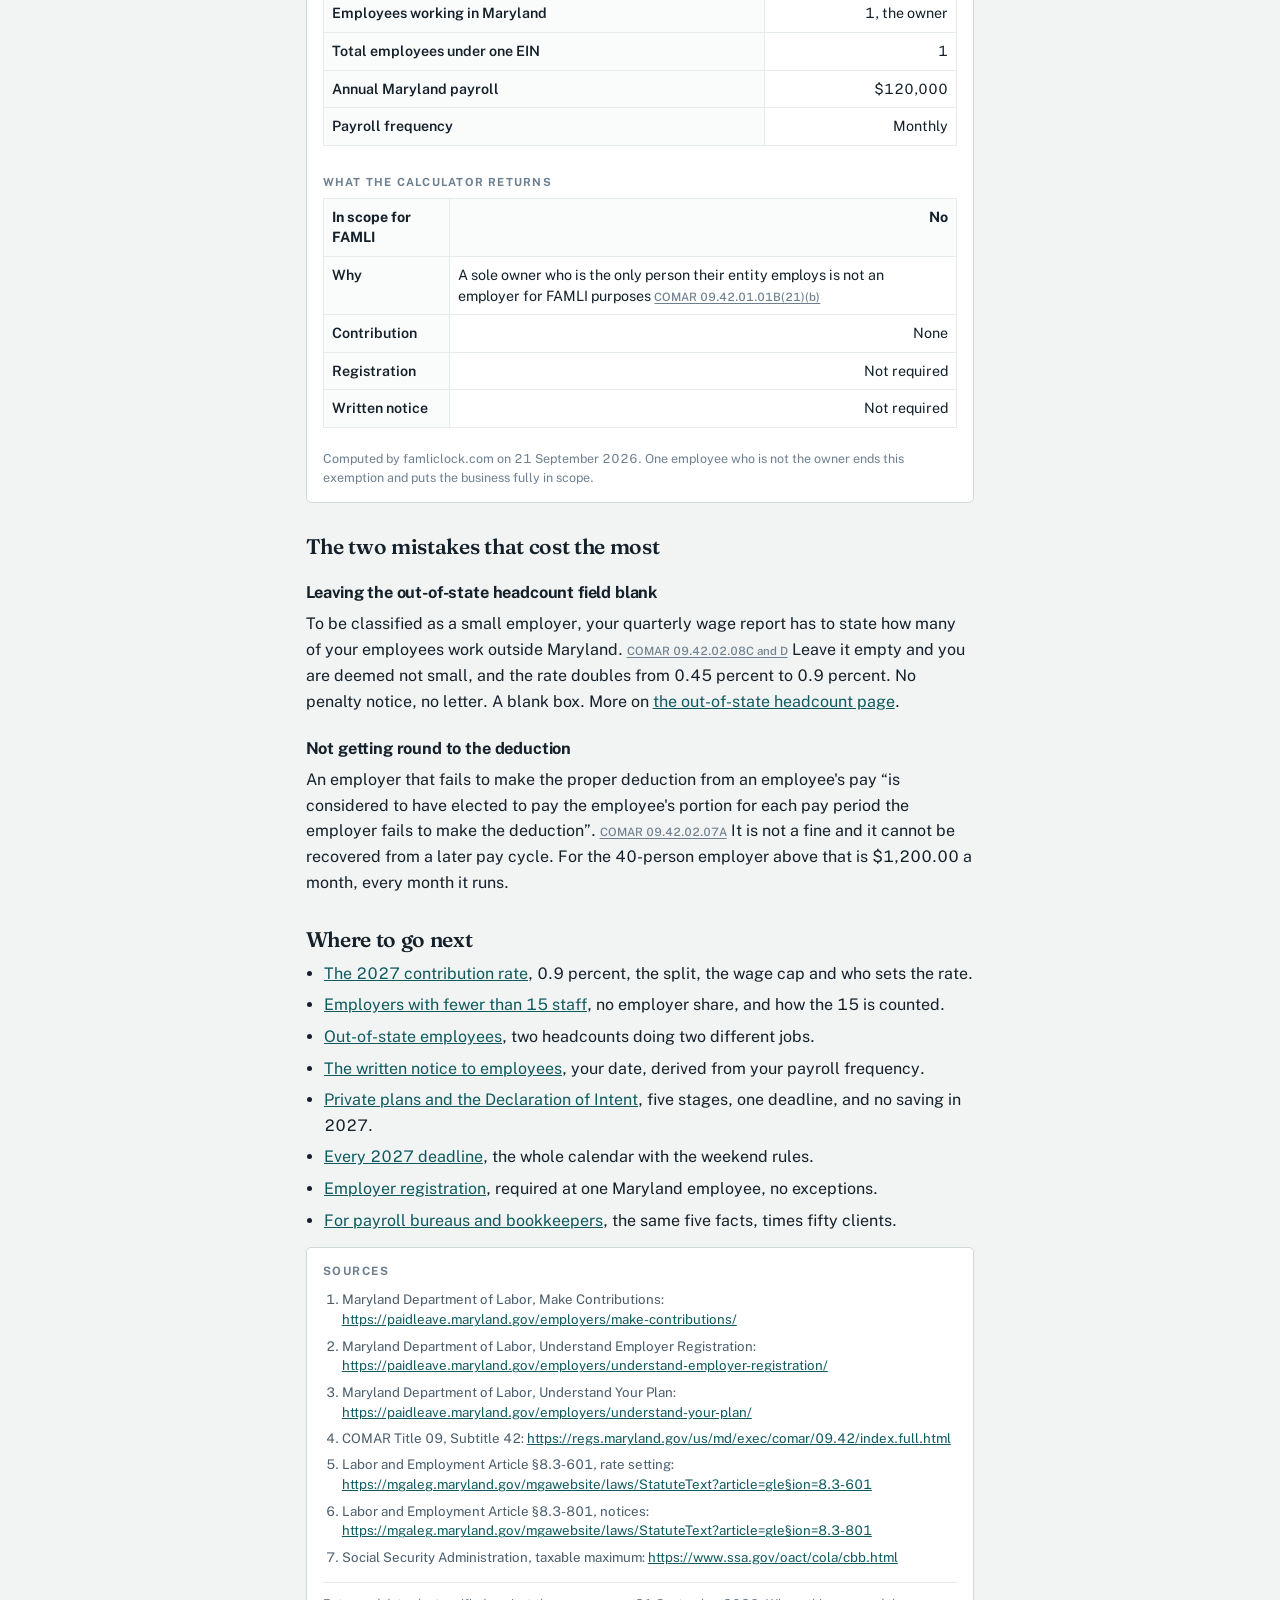
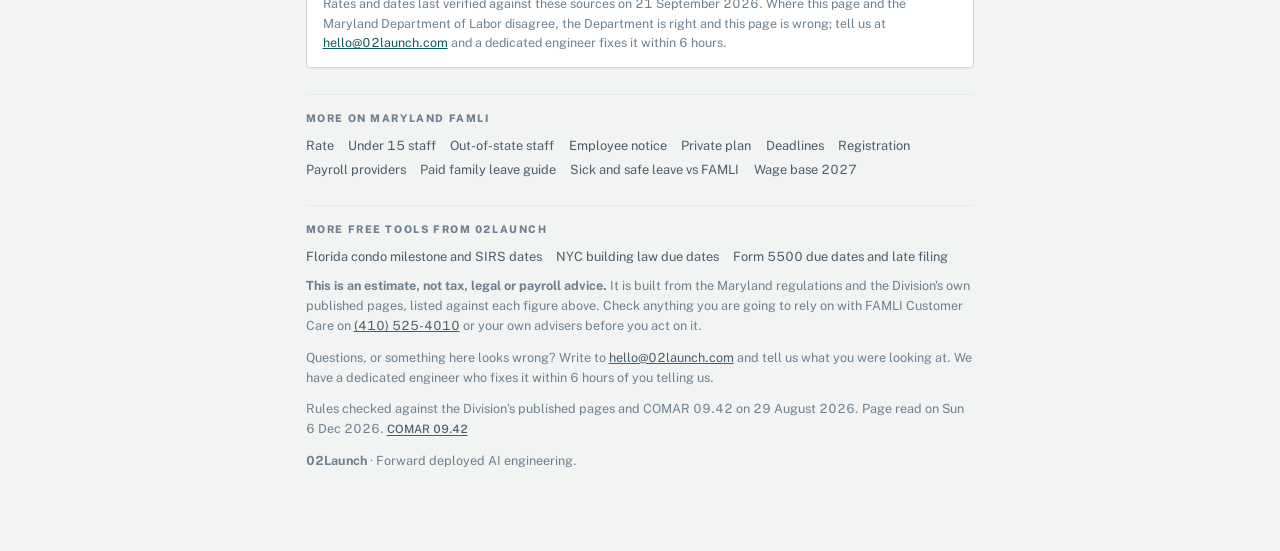
==== commit 97321f97: "Footer: cross-links to the other three 02Launch clocks (navigation only, no content or engine change" ====
--- a/index.html
+++ b/index.html
@@ -745,6 +745,7 @@
   }
 }
 </style>
+<script src="https://analytics.ahrefs.com/analytics.js" data-key="oOSJldyregDxbAn03iVjpw" async></script>
 </head>
 <body>
 <div class="wrap">
@@ -966,7 +967,7 @@
 is wrong; tell us at <a href="mailto:hello@02launch.com?subject=FAMLI%20Clock%3A%20this%20looks%20wrong">hello@02launch.com</a>
 and a dedicated engineer fixes it within 6 hours.</p></div>
 
-<div class="footmap noprint"><div class="fmcap">More on Maryland FAMLI</div><ul><li><a href="/contribution-rate-2027">Rate</a></li><li><a href="/small-employer">Under 15 staff</a></li><li><a href="/out-of-state-employees">Out-of-state staff</a></li><li><a href="/employee-notice">Employee notice</a></li><li><a href="/private-plan-declaration-of-intent">Private plan</a></li><li><a href="/deadlines-2027">Deadlines</a></li><li><a href="/registration">Registration</a></li><li><a href="/payroll-providers">Payroll providers</a></li><li><a href="/maryland-paid-family-leave">Paid family leave guide</a></li><li><a href="/sick-and-safe-leave-vs-famli">Sick and safe leave vs FAMLI</a></li><li><a href="/social-security-wage-base-2027">Wage base 2027</a></li></ul></div>
+<div class="footmap noprint"><div class="fmcap">More on Maryland FAMLI</div><ul><li><a href="/contribution-rate-2027">Rate</a></li><li><a href="/small-employer">Under 15 staff</a></li><li><a href="/out-of-state-employees">Out-of-state staff</a></li><li><a href="/employee-notice">Employee notice</a></li><li><a href="/private-plan-declaration-of-intent">Private plan</a></li><li><a href="/deadlines-2027">Deadlines</a></li><li><a href="/registration">Registration</a></li><li><a href="/payroll-providers">Payroll providers</a></li><li><a href="/maryland-paid-family-leave">Paid family leave guide</a></li><li><a href="/sick-and-safe-leave-vs-famli">Sick and safe leave vs FAMLI</a></li><li><a href="/social-security-wage-base-2027">Wage base 2027</a></li></ul></div><div class="footmap noprint"><div class="fmcap">More free tools from 02Launch</div><ul><li><a href="https://www.flcomplianceclock.com/">Florida condo milestone and SIRS dates</a></li><li><a href="https://www.nycclock.com/">NYC building law due dates</a></li><li><a href="https://www.form5500clock.com/">Form 5500 due dates and late filing</a></li></ul></div>
 
 <!-- =====================================================================
      EMAIL CAPTURE: NOT BUILT. BLOCKED, DELIBERATELY.
